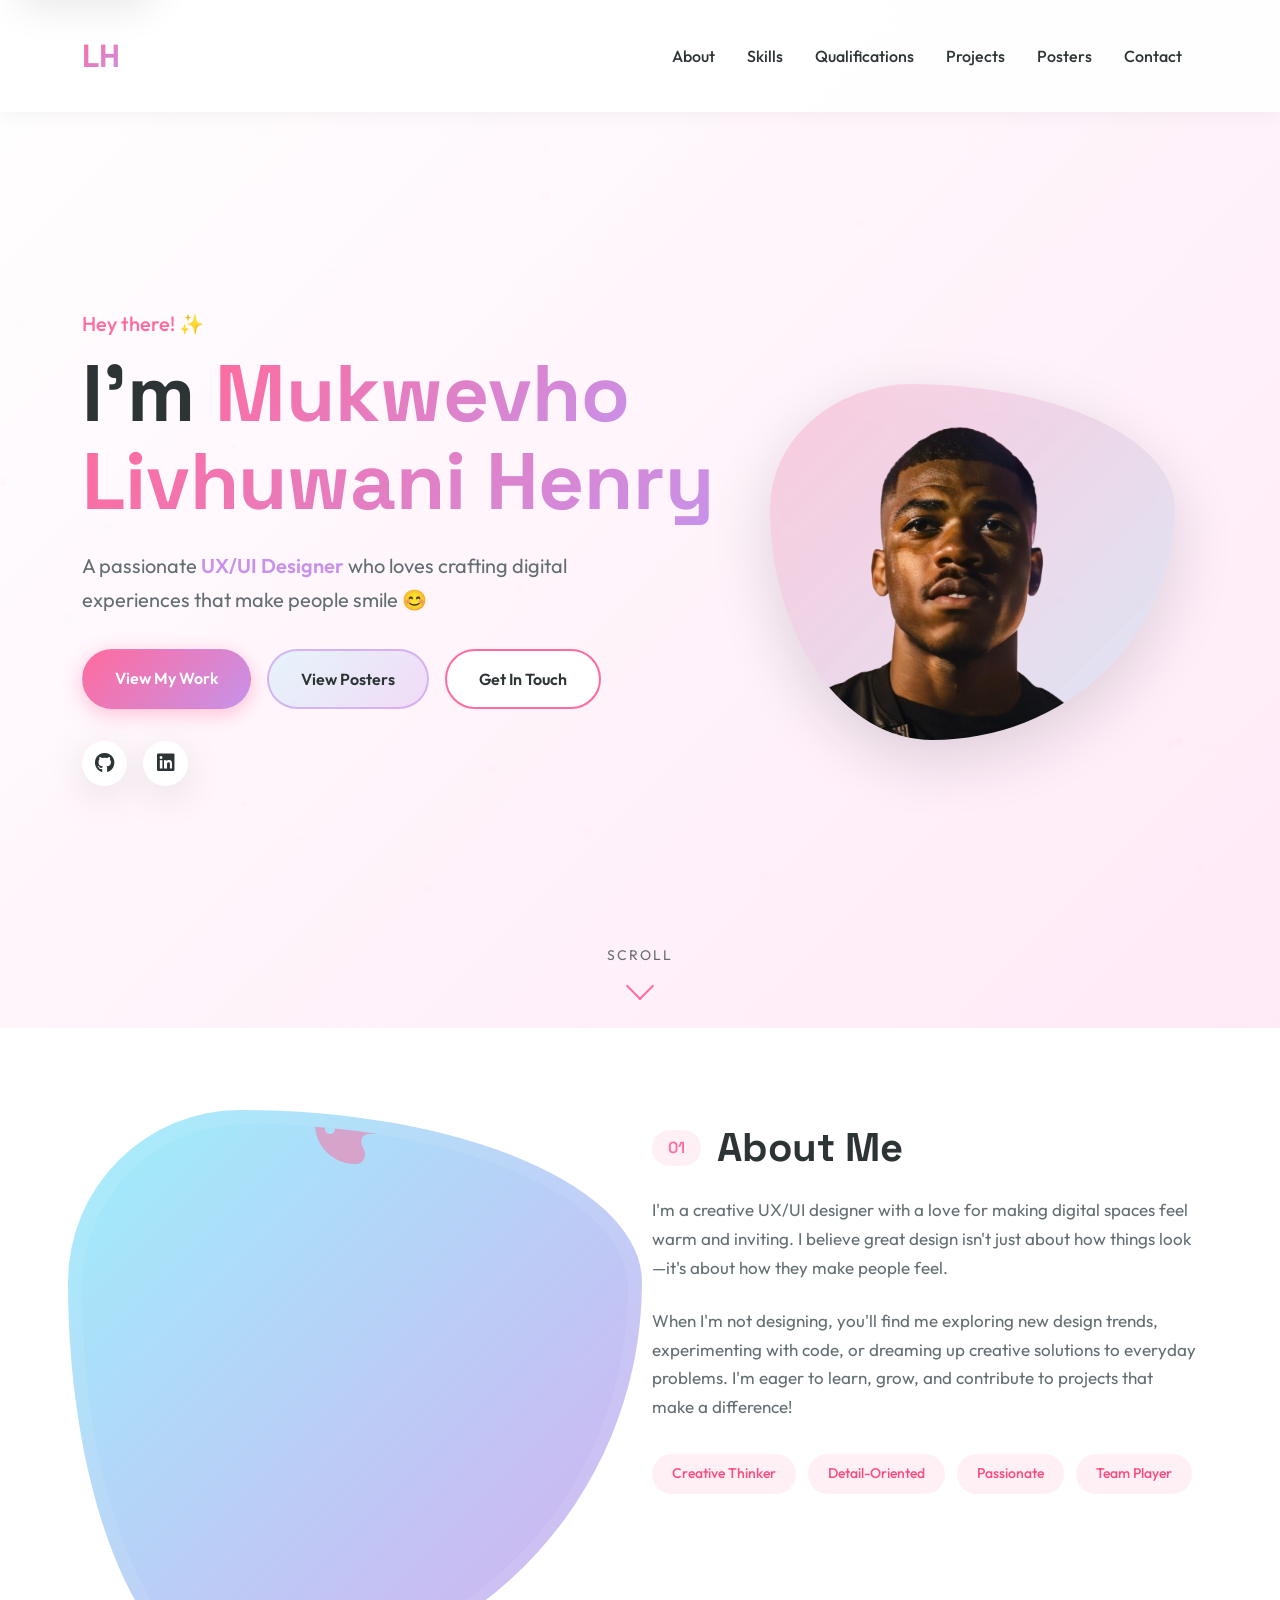
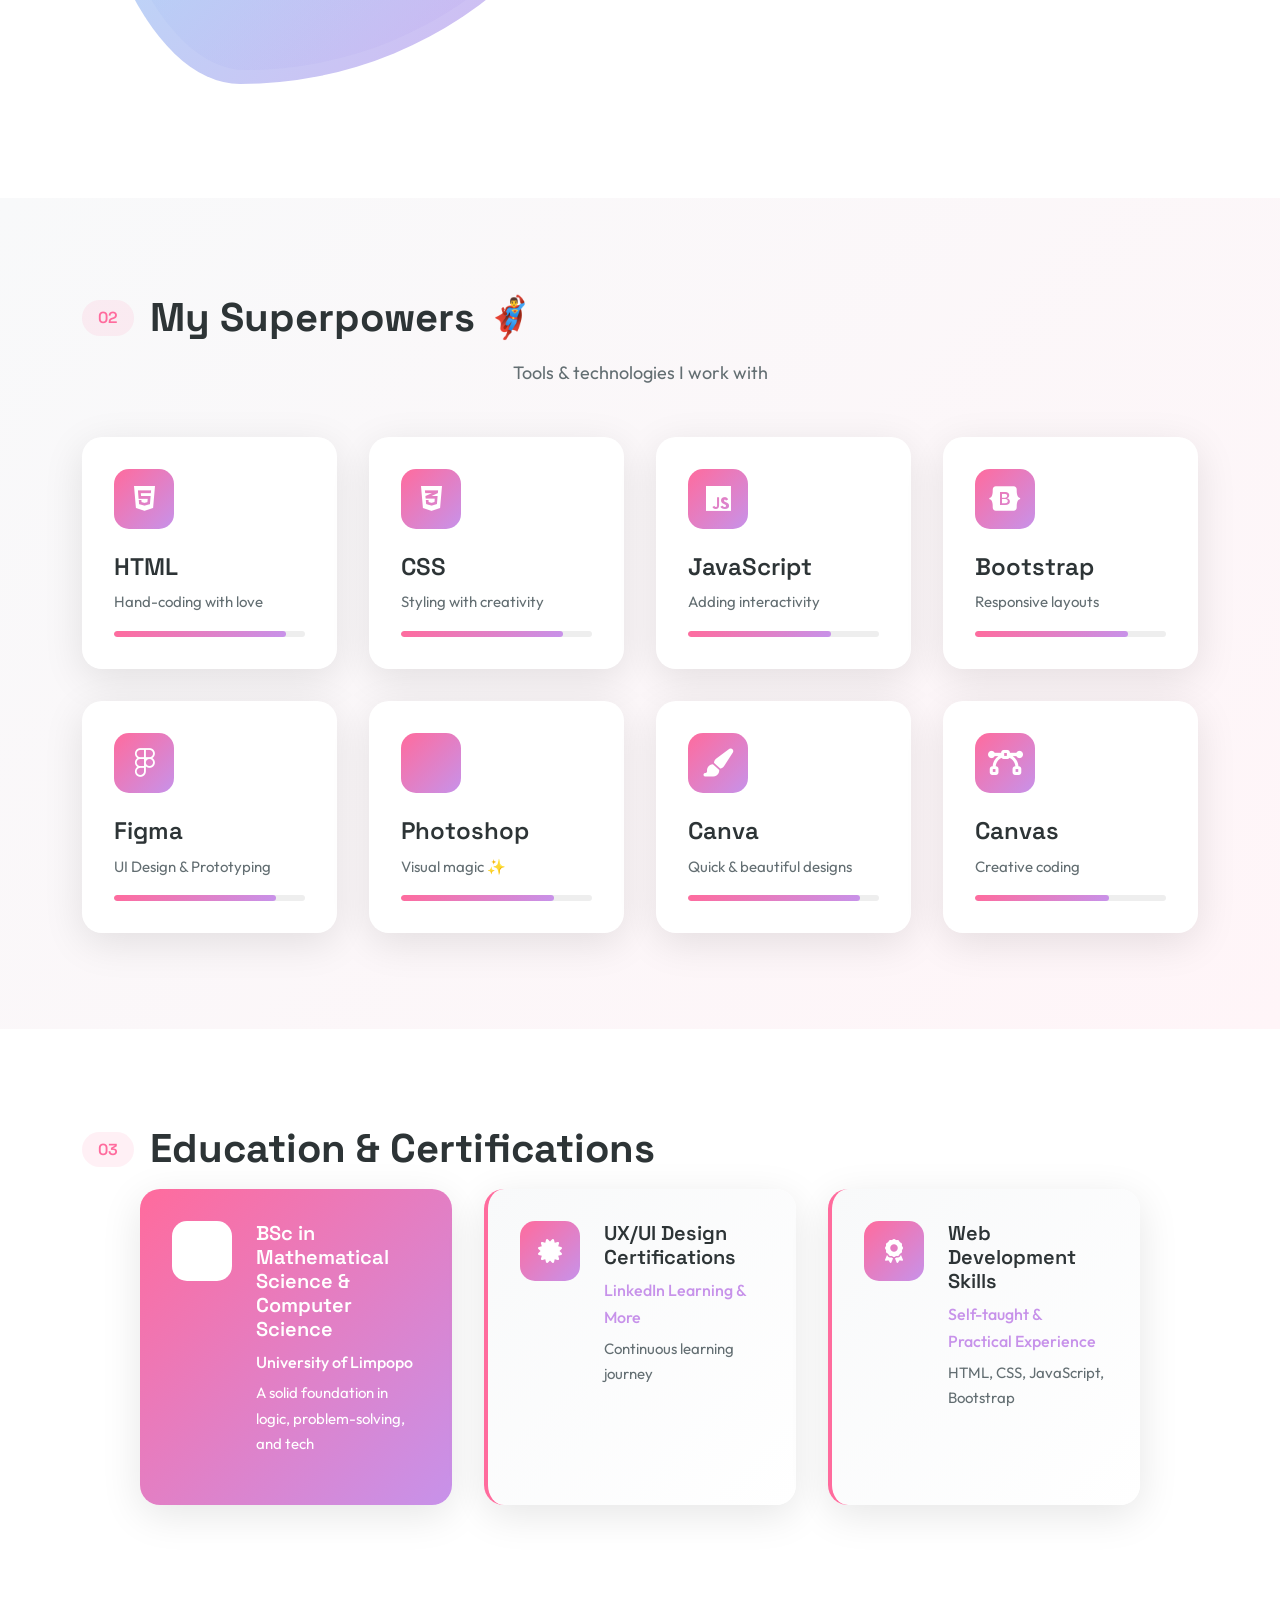
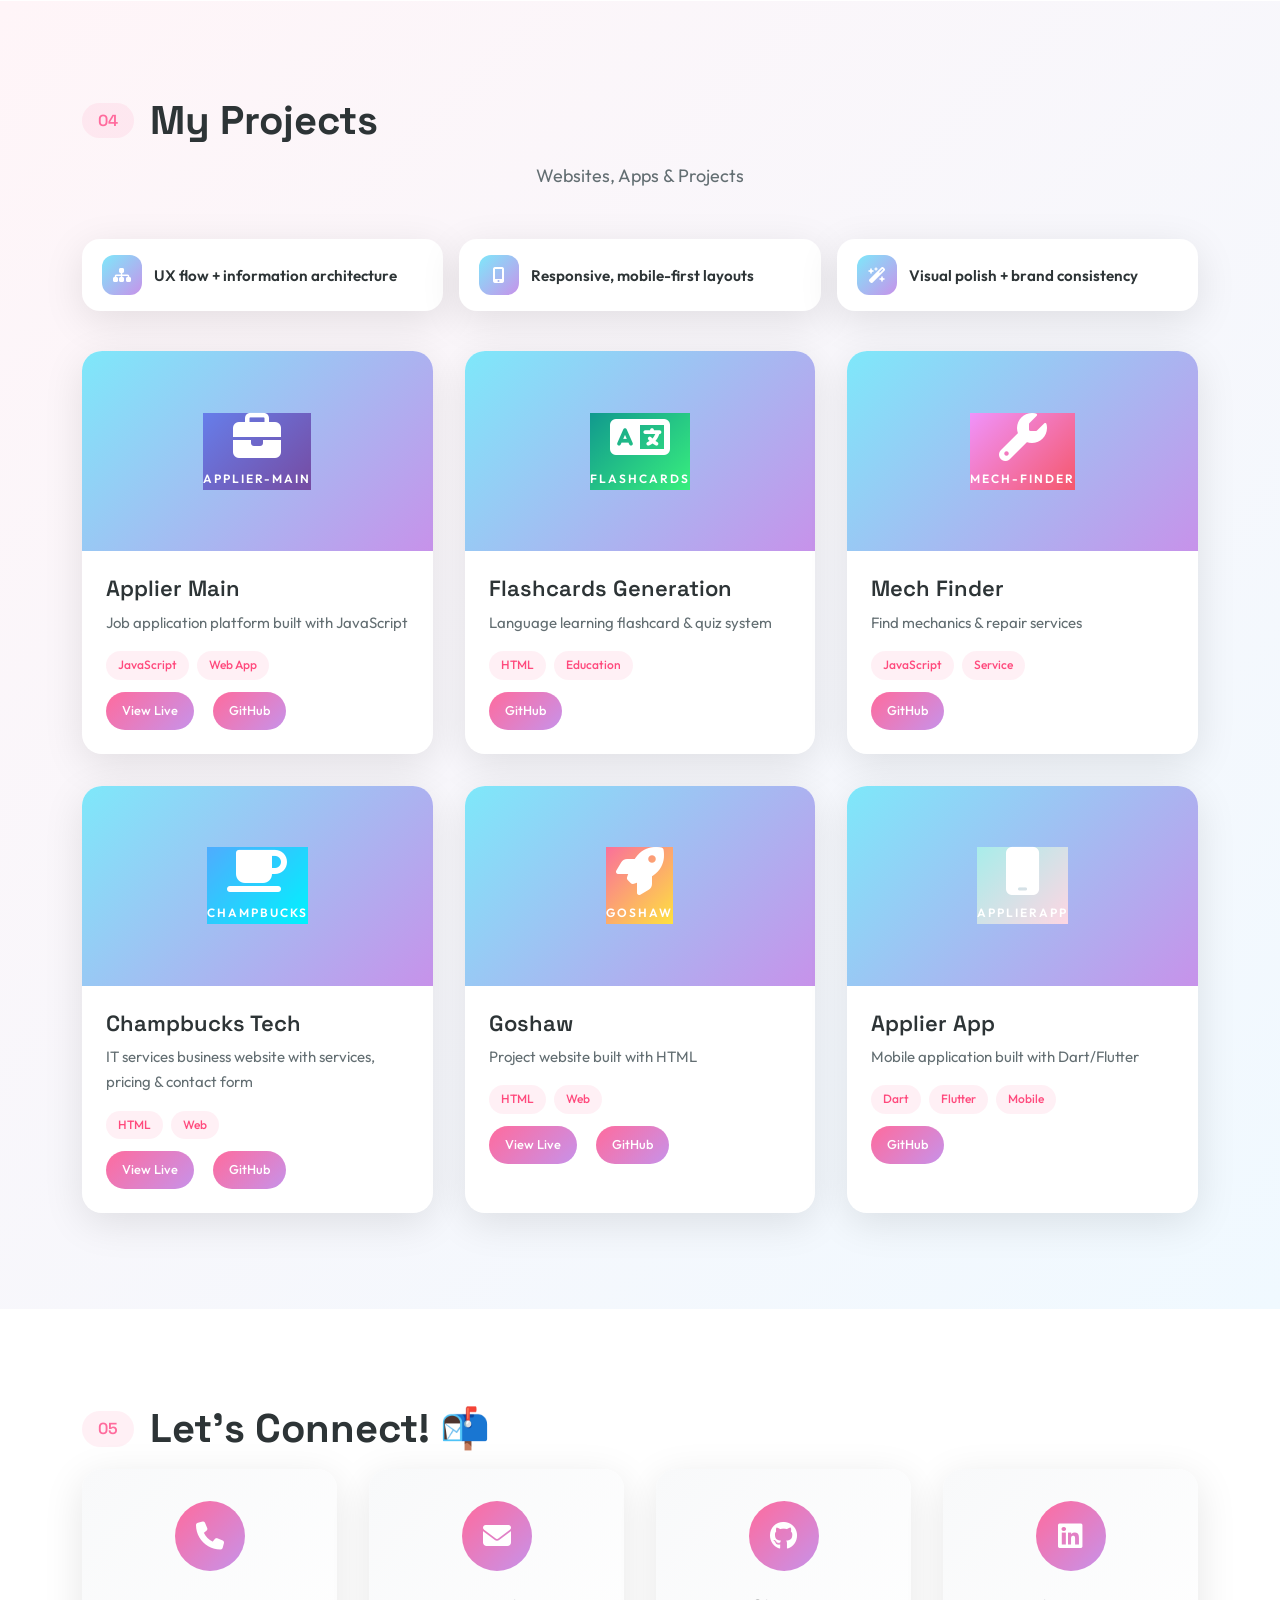
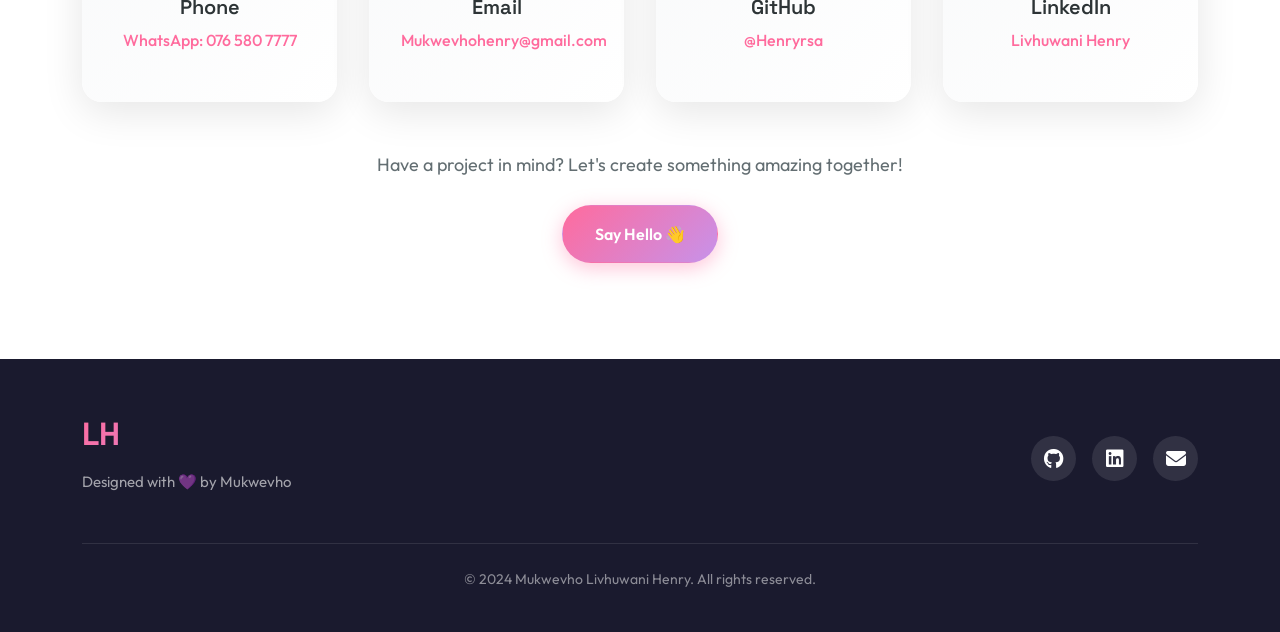
==== index.html @ 680ffa91 "feat: launch portfolio site" ====
<!DOCTYPE html>
<html lang="en">
<head>
    <meta charset="UTF-8">
    <meta name="viewport" content="width=device-width, initial-scale=1.0">
    <title>Mukwevho Livhuwani Henry | UX/UI Designer</title>
    <link href="https://cdn.jsdelivr.net/npm/bootstrap@5.3.0/dist/css/bootstrap.min.css" rel="stylesheet">
    <link rel="stylesheet" href="https://cdnjs.cloudflare.com/ajax/libs/font-awesome/6.4.0/css/all.min.css">
    <link rel="preconnect" href="https://fonts.googleapis.com">
    <link rel="preconnect" href="https://fonts.gstatic.com" crossorigin>
    <link href="https://fonts.googleapis.com/css2?family=Outfit:wght@300;400;600;800&family=Space+Grotesk:wght@400;600;700&display=swap" rel="stylesheet">
    <link rel="stylesheet" href="style.css">
</head>
<body>
    <canvas id="bgCanvas"></canvas>
    <a class="skip-link" href="#main-content">Skip to content</a>
    
    <nav class="navbar navbar-expand-lg fixed-top">
        <div class="container">
            <a class="navbar-brand" href="#">
                <span class="brand-text">LH</span>
            </a>
            <button class="navbar-toggler" type="button" data-bs-toggle="collapse" data-bs-target="#navbarNav">
                <span class="toggler-icon"></span>
            </button>
            <div class="collapse navbar-collapse" id="navbarNav">
                <ul class="navbar-nav ms-auto">
                    <li class="nav-item"><a class="nav-link" href="#about">About</a></li>
                    <li class="nav-item"><a class="nav-link" href="#skills">Skills</a></li>
                    <li class="nav-item"><a class="nav-link" href="#qualifications">Qualifications</a></li>
                    <li class="nav-item"><a class="nav-link" href="#projects">Projects</a></li>
                    <li class="nav-item"><a class="nav-link" href="posters.html">Posters</a></li>
                    <li class="nav-item"><a class="nav-link" href="#contact">Contact</a></li>
                </ul>
            </div>
        </div>
    </nav>

    <main id="main-content">
    <section id="hero" class="hero-section">
        <div class="container">
            <div class="row min-vh-100 align-items-center">
                <div class="col-lg-7">
                    <p class="greeting">Hey there! ✨</p>
                    <h1 class="hero-title">
                        I'm <span class="highlight">Mukwevho</span><br>
                        <span class="highlight">Livhuwani Henry</span>
                    </h1>
                    <p class="hero-subtitle">
                        A passionate <span class="typing-text">UX/UI Designer</span> who loves crafting 
                        digital experiences that make people smile 😊
                    </p>
                    <div class="hero-cta">
                        <a href="#projects" class="btn btn-primary-custom">View My Work</a>
                        <a href="posters.html" class="btn btn-tertiary-custom">View Posters</a>
                        <a href="#contact" class="btn btn-secondary-custom">Get In Touch</a>
                    </div>
                    <div class="social-links-hero">
                        <a href="https://github.com/Henryrsa" target="_blank" rel="noopener noreferrer" class="social-link">
                            <i class="fab fa-github"></i>
                        </a>
                        <a href="https://www.linkedin.com/in/livhuwani-henry-mukwevho-75aba8270/" target="_blank" rel="noopener noreferrer" class="social-link">
                            <i class="fab fa-linkedin"></i>
                        </a>
                    </div>
                </div>
                <div class="col-lg-5">
                    <div class="hero-image-wrapper">
                        <div class="hero-image-glow"></div>
                        <img src="assests/Myself.png" alt="Mukwevho Livhuwani Henry" class="hero-image">
                    </div>
                </div>
            </div>
        </div>
        <div class="scroll-indicator">
            <span>Scroll</span>
            <div class="scroll-arrow"></div>
        </div>
    </section>

    <section id="about" class="about-section">
        <div class="container">
            <div class="row">
                <div class="col-lg-6">
                    <div class="about-image-wrapper">
                        <div class="about-shape"></div>
                        <div class="about-image-placeholder">
                            <i class="fas fa-palette"></i>
                        </div>
                    </div>
                </div>
                <div class="col-lg-6">
                    <div class="about-content">
                        <h2 class="section-title">
                            <span class="title-number">01</span>
                            About Me
                        </h2>
                        <p class="about-text">
                            I'm a creative UX/UI designer with a love for making digital spaces feel 
                            warm and inviting. I believe great design isn't just about how things look—it's 
                            about how they make people feel.
                        </p>
                        <p class="about-text">
                            When I'm not designing, you'll find me exploring new design trends, 
                            experimenting with code, or dreaming up creative solutions to everyday problems. 
                            I'm eager to learn, grow, and contribute to projects that make a difference!
                        </p>
                        <div class="about-tags">
                            <span class="tag">Creative Thinker</span>
                            <span class="tag">Detail-Oriented</span>
                            <span class="tag">Passionate</span>
                            <span class="tag">Team Player</span>
                        </div>
                    </div>
                </div>
            </div>
        </div>
    </section>

    <section id="skills" class="skills-section">
        <div class="container">
            <h2 class="section-title text-center">
                <span class="title-number">02</span>
                My Superpowers 🦸‍♂️
            </h2>
            <p class="section-subtitle text-center">Tools & technologies I work with</p>
            
            <div class="skills-grid">
                <div class="skill-card" data-tilt>
                    <div class="skill-icon">
                        <i class="fab fa-html5"></i>
                    </div>
                    <h3>HTML</h3>
                    <p>Hand-coding with love</p>
                    <div class="skill-level">
                        <div class="skill-progress" style="--progress: 90%"></div>
                    </div>
                </div>
                
                <div class="skill-card" data-tilt>
                    <div class="skill-icon">
                        <i class="fab fa-css3-alt"></i>
                    </div>
                    <h3>CSS</h3>
                    <p>Styling with creativity</p>
                    <div class="skill-level">
                        <div class="skill-progress" style="--progress: 85%"></div>
                    </div>
                </div>
                
                <div class="skill-card" data-tilt>
                    <div class="skill-icon">
                        <i class="fab fa-js"></i>
                    </div>
                    <h3>JavaScript</h3>
                    <p>Adding interactivity</p>
                    <div class="skill-level">
                        <div class="skill-progress" style="--progress: 75%"></div>
                    </div>
                </div>
                
                <div class="skill-card" data-tilt>
                    <div class="skill-icon">
                        <i class="fab fa-bootstrap"></i>
                    </div>
                    <h3>Bootstrap</h3>
                    <p>Responsive layouts</p>
                    <div class="skill-level">
                        <div class="skill-progress" style="--progress: 80%"></div>
                    </div>
                </div>
                
                <div class="skill-card" data-tilt>
                    <div class="skill-icon">
                        <i class="fab fa-figma"></i>
                    </div>
                    <h3>Figma</h3>
                    <p>UI Design & Prototyping</p>
                    <div class="skill-level">
                        <div class="skill-progress" style="--progress: 85%"></div>
                    </div>
                </div>
                
                <div class="skill-card" data-tilt>
                    <div class="skill-icon">
                        <i class="fab fa-adobe"></i>
                    </div>
                    <h3>Photoshop</h3>
                    <p>Visual magic ✨</p>
                    <div class="skill-level">
                        <div class="skill-progress" style="--progress: 80%"></div>
                    </div>
                </div>
                
                <div class="skill-card" data-tilt>
                    <div class="skill-icon">
                        <i class="fas fa-paint-brush"></i>
                    </div>
                    <h3>Canva</h3>
                    <p>Quick & beautiful designs</p>
                    <div class="skill-level">
                        <div class="skill-progress" style="--progress: 90%"></div>
                    </div>
                </div>
                
                <div class="skill-card" data-tilt>
                    <div class="skill-icon">
                        <i class="fas fa-bezier-curve"></i>
                    </div>
                    <h3>Canvas</h3>
                        <p>Creative coding</p>
                    <div class="skill-level">
                        <div class="skill-progress" style="--progress: 70%"></div>
                    </div>
                </div>
            </div>
        </div>
    </section>

    <section id="qualifications" class="qualifications-section">
        <div class="container">
            <h2 class="section-title text-center">
                <span class="title-number">03</span>
                Education & Certifications
            </h2>
            
            <div class="qualifications-wrapper">
                <div class="qualification-card main-education">
                    <div class="edu-icon">
                        <i class="fas fa-graduation-cap"></i>
                    </div>
                    <div class="edu-content">
                        <h3>BSc in Mathematical Science & Computer Science</h3>
                        <p class="edu-school">University of Limpopo</p>
                        <p class="edu-period">A solid foundation in logic, problem-solving, and tech</p>
                    </div>
                </div>
                
                <div class="qualification-card">
                    <div class="cert-icon">
                        <i class="fas fa-certificate"></i>
                    </div>
                    <div class="edu-content">
                        <h3>UX/UI Design Certifications</h3>
                        <p class="edu-school">LinkedIn Learning & More</p>
                        <p class="edu-period">Continuous learning journey</p>
                    </div>
                </div>
                
                <div class="qualification-card">
                    <div class="cert-icon">
                        <i class="fas fa-award"></i>
                    </div>
                    <div class="edu-content">
                        <h3>Web Development Skills</h3>
                        <p class="edu-school">Self-taught & Practical Experience</p>
                        <p class="edu-period">HTML, CSS, JavaScript, Bootstrap</p>
                    </div>
                </div>
            </div>
        </div>
    </section>

    <section id="projects" class="projects-section">
        <div class="container">
            <h2 class="section-title text-center">
                <span class="title-number">04</span>
                My Projects
            </h2>
            <p class="section-subtitle text-center">Websites, Apps & Projects</p>
            <div class="project-highlights">
                <div class="highlight-card">
                    <i class="fas fa-sitemap"></i>
                    <span>UX flow + information architecture</span>
                </div>
                <div class="highlight-card">
                    <i class="fas fa-mobile-alt"></i>
                    <span>Responsive, mobile-first layouts</span>
                </div>
                <div class="highlight-card">
                    <i class="fas fa-wand-magic-sparkles"></i>
                    <span>Visual polish + brand consistency</span>
                </div>
            </div>
            
            <div class="projects-grid">
                <div class="project-card">
                    <div class="project-image">
                        <div class="project-placeholder" style="background: linear-gradient(135deg, #667eea 0%, #764ba2 100%);">
                            <i class="fas fa-briefcase"></i>
                            <span>applier-main</span>
                        </div>
                    </div>
                    <div class="project-info">
                        <h3>Applier Main</h3>
                        <p>Job application platform built with JavaScript</p>
                        <div class="project-tags">
                            <span>JavaScript</span>
                            <span>Web App</span>
                        </div>
                        <a href="https://applier-main.vercel.app" target="_blank" rel="noopener noreferrer" class="project-link">View Live</a>
                        <a href="https://github.com/Henryrsa/applier-main" target="_blank" rel="noopener noreferrer" class="project-link">GitHub</a>
                    </div>
                </div>
                
                <div class="project-card">
                    <div class="project-image">
                        <div class="project-placeholder" style="background: linear-gradient(135deg, #11998e 0%, #38ef7d 100%);">
                            <i class="fas fa-language"></i>
                            <span>Flashcards</span>
                        </div>
                    </div>
                    <div class="project-info">
                        <h3>Flashcards Generation</h3>
                        <p>Language learning flashcard & quiz system</p>
                        <div class="project-tags">
                            <span>HTML</span>
                            <span>Education</span>
                        </div>
                        <a href="https://github.com/Henryrsa/Flashcards_generation" target="_blank" rel="noopener noreferrer" class="project-link">GitHub</a>
                    </div>
                </div>
                
                <div class="project-card">
                    <div class="project-image">
                        <div class="project-placeholder" style="background: linear-gradient(135deg, #f093fb 0%, #f5576c 100%);">
                            <i class="fas fa-wrench"></i>
                            <span>mech-finder</span>
                        </div>
                    </div>
                    <div class="project-info">
                        <h3>Mech Finder</h3>
                        <p>Find mechanics & repair services</p>
                        <div class="project-tags">
                            <span>JavaScript</span>
                            <span>Service</span>
                        </div>
                        <a href="https://github.com/Henryrsa/mech-finder" target="_blank" rel="noopener noreferrer" class="project-link">GitHub</a>
                    </div>
                </div>
                
                <div class="project-card">
                    <div class="project-image">
                        <div class="project-placeholder" style="background: linear-gradient(135deg, #4facfe 0%, #00f2fe 100%);">
                            <i class="fas fa-coffee"></i>
                            <span>champbucks</span>
                        </div>
                    </div>
                    <div class="project-info">
                        <h3>Champbucks Tech</h3>
                        <p>IT services business website with services, pricing & contact form</p>
                        <div class="project-tags">
                            <span>HTML</span>
                            <span>Web</span>
                        </div>
                        <a href="https://henryrsa.github.io/champbucks-tech/" target="_blank" rel="noopener noreferrer" class="project-link">View Live</a>
                        <a href="https://github.com/Henryrsa/champbucks-tech" target="_blank" rel="noopener noreferrer" class="project-link">GitHub</a>
                    </div>
                </div>
                
                <div class="project-card">
                    <div class="project-image">
                        <div class="project-placeholder" style="background: linear-gradient(135deg, #fa709a 0%, #fee140 100%);">
                            <i class="fas fa-rocket"></i>
                            <span>goshaw</span>
                        </div>
                    </div>
                    <div class="project-info">
                        <h3>Goshaw</h3>
                        <p>Project website built with HTML</p>
                        <div class="project-tags">
                            <span>HTML</span>
                            <span>Web</span>
                        </div>
                        <a href="https://henryrsa.github.io/goshaw/" target="_blank" rel="noopener noreferrer" class="project-link">View Live</a>
                        <a href="https://github.com/Henryrsa/goshaw" target="_blank" rel="noopener noreferrer" class="project-link">GitHub</a>
                    </div>
                </div>
                
                <div class="project-card">
                    <div class="project-image">
                        <div class="project-placeholder" style="background: linear-gradient(135deg, #a8edea 0%, #fed6e3 100%);">
                            <i class="fas fa-mobile"></i>
                            <span>applierapp</span>
                        </div>
                    </div>
                    <div class="project-info">
                        <h3>Applier App</h3>
                        <p>Mobile application built with Dart/Flutter</p>
                        <div class="project-tags">
                            <span>Dart</span>
                            <span>Flutter</span>
                            <span>Mobile</span>
                        </div>
                        <a href="https://github.com/Henryrsa/applierapp" target="_blank" rel="noopener noreferrer" class="project-link">GitHub</a>
                    </div>
                </div>
            </div>
        </div>
    </section>

    <section id="contact" class="contact-section">
        <div class="container">
            <h2 class="section-title text-center">
                <span class="title-number">05</span>
                Let's Connect! 📬
            </h2>
            
            <div class="contact-wrapper">
                <div class="contact-card">
                    <div class="contact-icon">
                        <i class="fas fa-phone"></i>
                    </div>
                    <h3>Phone</h3>
                    <p><a href="https://wa.me/27765807777" target="_blank" rel="noopener noreferrer">WhatsApp: 076 580 7777</a></p>
                </div>
                
                <div class="contact-card">
                    <div class="contact-icon">
                        <i class="fas fa-envelope"></i>
                    </div>
                    <h3>Email</h3>
                    <p><a href="mailto:Mukwevhohenry@gmail.com">Mukwevhohenry@gmail.com</a></p>
                </div>
                
                <div class="contact-card">
                    <div class="contact-icon">
                        <i class="fab fa-github"></i>
                    </div>
                    <h3>GitHub</h3>
                    <p><a href="https://github.com/Henryrsa" target="_blank" rel="noopener noreferrer">@Henryrsa</a></p>
                </div>
                
                <div class="contact-card">
                    <div class="contact-icon">
                        <i class="fab fa-linkedin"></i>
                    </div>
                    <h3>LinkedIn</h3>
                    <p><a href="https://www.linkedin.com/in/livhuwani-henry-mukwevho-75aba8270/" target="_blank" rel="noopener noreferrer">Livhuwani Henry</a></p>
                </div>
            </div>
            
            <div class="contact-cta text-center">
                <p>Have a project in mind? Let's create something amazing together!</p>
                <a href="mailto:Mukwevhohenry@gmail.com" class="btn btn-primary-custom">Say Hello 👋</a>
            </div>
        </div>
    </section>

    </main>

    <footer class="footer">
        <div class="container">
            <div class="footer-content">
                <div class="footer-brand">
                    <span class="brand-text">LH</span>
                    <p>Designed with 💜 by Mukwevho</p>
                </div>
                <div class="footer-social">
                    <a href="https://github.com/Henryrsa" target="_blank" rel="noopener noreferrer"><i class="fab fa-github"></i></a>
                    <a href="https://www.linkedin.com/in/livhuwani-henry-mukwevho-75aba8270/" target="_blank" rel="noopener noreferrer"><i class="fab fa-linkedin"></i></a>
                    <a href="mailto:Mukwevhohenry@gmail.com"><i class="fas fa-envelope"></i></a>
                </div>
            </div>
            <div class="footer-bottom">
                <p>© 2024 Mukwevho Livhuwani Henry. All rights reserved.</p>
            </div>
        </div>
    </footer>

    <script src="https://cdn.jsdelivr.net/npm/bootstrap@5.3.0/dist/js/bootstrap.bundle.min.js"></script>
    <script src="script.js"></script>
</body>
</html>
---- style.css ----
:root {
    --primary: #ff6b9d;
    --primary-dark: #ff4a7d;
    --secondary: #c792ea;
    --accent: #7ee8fa;
    --accent-2: #ffeaa7;
    --dark: #1a1a2e;
    --dark-2: #16213e;
    --light: #f8f9fa;
    --text: #2d3436;
    --text-light: #636e72;
    --gradient-1: linear-gradient(135deg, #ff6b9d 0%, #c792ea 100%);
    --gradient-2: linear-gradient(135deg, #7ee8fa 0%, #c792ea 100%);
    --gradient-3: linear-gradient(135deg, #ffeaa7 0%, #ff6b9d 100%);
    --shadow: 0 10px 40px rgba(0, 0, 0, 0.1);
    --shadow-hover: 0 20px 60px rgba(0, 0, 0, 0.15);
    --font-heading: 'Space Grotesk', sans-serif;
    --font-body: 'Outfit', sans-serif;
}

* {
    margin: 0;
    padding: 0;
    box-sizing: border-box;
}

html {
    scroll-behavior: smooth;
}

body {
    font-family: var(--font-body);
    color: var(--text);
    background: var(--light);
    overflow-x: hidden;
    line-height: 1.7;
}

.skip-link {
    position: absolute;
    left: 1rem;
    top: -50px;
    background: white;
    color: var(--text);
    padding: 0.6rem 1rem;
    border-radius: 999px;
    box-shadow: var(--shadow);
    text-decoration: none;
    z-index: 10000;
    transition: top 0.2s ease;
}

.skip-link:focus {
    top: 1rem;
}

#bgCanvas {
    position: fixed;
    top: 0;
    left: 0;
    width: 100%;
    height: 100%;
    z-index: -1;
    opacity: 0.4;
}

/* Navbar */
.navbar {
    padding: 1.5rem 0;
    background: rgba(255, 255, 255, 0.9);
    backdrop-filter: blur(20px);
    box-shadow: 0 2px 20px rgba(0, 0, 0, 0.05);
    transition: all 0.3s ease;
}

.navbar.scrolled {
    padding: 1rem 0;
    box-shadow: var(--shadow);
}

.navbar-brand .brand-text {
    font-family: var(--font-heading);
    font-size: 2rem;
    font-weight: 800;
    background: var(--gradient-1);
    -webkit-background-clip: text;
    -webkit-text-fill-color: transparent;
    background-clip: text;
}

.navbar-nav .nav-link {
    font-weight: 500;
    color: var(--text);
    margin: 0 0.5rem;
    padding: 0.5rem 1rem;
    border-radius: 25px;
    transition: all 0.3s ease;
    position: relative;
}

.navbar-nav .nav-link::after {
    content: '';
    position: absolute;
    bottom: 0;
    left: 50%;
    width: 0;
    height: 2px;
    background: var(--gradient-1);
    transition: all 0.3s ease;
    transform: translateX(-50%);
}

.navbar-nav .nav-link:hover {
    color: var(--primary);
}

.navbar-nav .nav-link:focus-visible {
    outline: 2px solid rgba(255, 107, 157, 0.6);
    outline-offset: 3px;
}

.navbar-nav .nav-link:focus-visible {
    outline: 2px solid rgba(255, 107, 157, 0.6);
    outline-offset: 3px;
}

.navbar-nav .nav-link:hover::after {
    width: 60%;
}

.navbar-toggler {
    border: none;
    padding: 0.5rem;
}

.toggler-icon {
    display: block;
    width: 25px;
    height: 3px;
    background: var(--text);
    position: relative;
    transition: all 0.3s ease;
}

.toggler-icon::before,
.toggler-icon::after {
    content: '';
    position: absolute;
    width: 100%;
    height: 100%;
    background: var(--text);
    left: 0;
    transition: all 0.3s ease;
}

.toggler-icon::before {
    top: -8px;
}

.toggler-icon::after {
    top: 8px;
}

/* Hero Section */
.hero-section {
    min-height: 100vh;
    display: flex;
    align-items: center;
    position: relative;
    padding: 6rem 0 2rem;
    background: linear-gradient(135deg, rgba(255, 255, 255, 0.9) 0%, rgba(255, 231, 246, 0.9) 100%);
}

.greeting {
    font-size: 1.25rem;
    color: var(--primary);
    font-weight: 500;
    margin-bottom: 0.5rem;
    animation: fadeInUp 0.8s ease forwards;
    opacity: 0;
}

.hero-title {
    font-family: var(--font-heading);
    font-size: clamp(2.5rem, 8vw, 5rem);
    font-weight: 800;
    line-height: 1.1;
    margin-bottom: 1.5rem;
    animation: fadeInUp 0.8s ease forwards 0.2s;
    opacity: 0;
}

.hero-title .highlight {
    background: var(--gradient-1);
    -webkit-background-clip: text;
    -webkit-text-fill-color: transparent;
    background-clip: text;
}

.hero-subtitle {
    font-size: 1.25rem;
    color: var(--text-light);
    max-width: 500px;
    margin-bottom: 2rem;
    animation: fadeInUp 0.8s ease forwards 0.4s;
    opacity: 0;
}

.hero-subtitle .typing-text {
    color: var(--secondary);
    font-weight: 600;
}

.hero-cta {
    display: flex;
    gap: 1rem;
    flex-wrap: wrap;
    margin-bottom: 2rem;
    animation: fadeInUp 0.8s ease forwards 0.6s;
    opacity: 0;
}

.btn-primary-custom,
.btn-secondary-custom,
.btn-tertiary-custom {
    padding: 1rem 2rem;
    border-radius: 50px;
    font-weight: 600;
    text-decoration: none;
    transition: all 0.3s ease;
    display: inline-block;
}

.btn-primary-custom:focus-visible,
.btn-secondary-custom:focus-visible,
.btn-tertiary-custom:focus-visible,
.project-link:focus-visible,
.poster-actions a:focus-visible,
.social-link:focus-visible,
.footer-social a:focus-visible,
.filter-btn:focus-visible {
    outline: 2px solid rgba(26, 26, 46, 0.4);
    outline-offset: 4px;
}

.btn-primary-custom:focus-visible,
.btn-secondary-custom:focus-visible,
.btn-tertiary-custom:focus-visible,
.project-link:focus-visible,
.poster-actions a:focus-visible,
.social-link:focus-visible,
.footer-social a:focus-visible,
.filter-btn:focus-visible {
    outline: 2px solid rgba(26, 26, 46, 0.4);
    outline-offset: 4px;
}

.btn-primary-custom {
    background: var(--gradient-1);
    color: white;
    box-shadow: 0 5px 20px rgba(255, 107, 157, 0.4);
}

.btn-primary-custom:hover {
    transform: translateY(-3px);
    box-shadow: 0 10px 30px rgba(255, 107, 157, 0.5);
}

.btn-secondary-custom {
    background: white;
    color: var(--text);
    border: 2px solid var(--primary);
}

.btn-secondary-custom:hover {
    background: var(--primary);
    color: white;
}

.btn-tertiary-custom {
    background: linear-gradient(135deg, rgba(126, 232, 250, 0.2) 0%, rgba(199, 146, 234, 0.25) 100%);
    color: var(--text);
    border: 2px solid rgba(199, 146, 234, 0.6);
    backdrop-filter: blur(6px);
}

.btn-tertiary-custom:hover {
    background: var(--gradient-2);
    color: white;
    transform: translateY(-3px);
    box-shadow: 0 10px 30px rgba(126, 232, 250, 0.3);
}

.social-links-hero {
    display: flex;
    gap: 1rem;
    animation: fadeInUp 0.8s ease forwards 0.8s;
    opacity: 0;
}

.hero-image-wrapper {
    position: relative;
    width: min(420px, 90%);
    margin: 2rem auto 0;
    border-radius: 35% 65% 60% 40% / 35% 35% 65% 65%;
    overflow: hidden;
    box-shadow: 0 20px 60px rgba(26, 26, 46, 0.15);
    animation: fadeInUp 0.8s ease forwards 0.9s;
    opacity: 0;
}

.hero-image-glow {
    position: absolute;
    inset: -15% -20%;
    background: linear-gradient(135deg, rgba(255, 107, 157, 0.35) 0%, rgba(126, 232, 250, 0.3) 100%);
    filter: blur(40px);
    z-index: 0;
}

.hero-image {
    position: relative;
    width: 100%;
    height: auto;
    display: block;
    z-index: 1;
    object-fit: cover;
}

.social-link {
    width: 45px;
    height: 45px;
    border-radius: 50%;
    background: white;
    display: flex;
    align-items: center;
    justify-content: center;
    color: var(--text);
    font-size: 1.25rem;
    text-decoration: none;
    box-shadow: var(--shadow);
    transition: all 0.3s ease;
}

.social-link:hover {
    background: var(--gradient-1);
    color: white;
    transform: translateY(-3px);
}

.scroll-indicator {
    position: absolute;
    bottom: 2rem;
    left: 50%;
    transform: translateX(-50%);
    display: flex;
    flex-direction: column;
    align-items: center;
    gap: 0.5rem;
    animation: bounce 2s infinite;
}

.scroll-indicator span {
    font-size: 0.875rem;
    color: var(--text-light);
    text-transform: uppercase;
    letter-spacing: 2px;
}

.scroll-arrow {
    width: 20px;
    height: 20px;
    border-right: 2px solid var(--primary);
    border-bottom: 2px solid var(--primary);
    transform: rotate(45deg);
}

@keyframes bounce {
    0%, 20%, 50%, 80%, 100% {
        transform: translateX(-50%) translateY(0);
    }
    40% {
        transform: translateX(-50%) translateY(-10px);
    }
    60% {
        transform: translateX(-50%) translateY(-5px);
    }
}

@keyframes fadeInUp {
    from {
        opacity: 0;
        transform: translateY(30px);
    }
    to {
        opacity: 1;
        transform: translateY(0);
    }
}

/* Section Styles */
section {
    padding: 6rem 0;
}

.section-title {
    font-family: var(--font-heading);
    font-size: 2.5rem;
    font-weight: 700;
    margin-bottom: 1rem;
    display: flex;
    align-items: center;
    gap: 1rem;
}

.title-number {
    font-size: 1rem;
    font-weight: 600;
    color: var(--primary);
    background: rgba(255, 107, 157, 0.1);
    padding: 0.5rem 1rem;
    border-radius: 20px;
}

.section-subtitle {
    color: var(--text-light);
    font-size: 1.125rem;
    margin-bottom: 3rem;
}

/* About Section */
.about-section {
    background: white;
}

.about-image-wrapper {
    position: relative;
    margin-bottom: 2rem;
}

.about-shape {
    position: absolute;
    top: -14px;
    left: -14px;
    width: calc(100% + 28px);
    height: calc(100% + 28px);
    background: var(--gradient-2);
    border-radius: 30% 70% 70% 30% / 30% 30% 70% 70%;
    animation: morph 8s ease-in-out infinite;
    z-index: 0;
    opacity: 0.7;
}

@keyframes morph {
    0%, 100% {
        border-radius: 30% 70% 70% 30% / 30% 30% 70% 70%;
    }
    50% {
        border-radius: 70% 30% 30% 70% / 70% 70% 30% 30%;
    }
}

.about-image-placeholder {
    position: relative;
    width: 100%;
    padding-bottom: 100%;
    display: flex;
    align-items: center;
    justify-content: center;
    background: linear-gradient(135deg, rgba(126, 232, 250, 0.2) 0%, rgba(199, 146, 234, 0.2) 100%);
    border-radius: 30% 70% 70% 30% / 30% 30% 70% 70%;
    overflow: hidden;
    z-index: 1;
}

.about-image-placeholder i {
    position: absolute;
    font-size: 5rem;
    color: var(--primary);
    opacity: 0.5;
}

.about-content .section-title {
    margin-bottom: 1.5rem;
}

.about-text {
    color: var(--text-light);
    margin-bottom: 1.5rem;
    font-size: 1.0625rem;
}

.about-tags {
    display: flex;
    flex-wrap: wrap;
    gap: 0.75rem;
    margin-top: 2rem;
}

.tag {
    padding: 0.5rem 1.25rem;
    background: rgba(255, 107, 157, 0.1);
    color: var(--primary-dark);
    border-radius: 25px;
    font-weight: 500;
    font-size: 0.875rem;
    transition: all 0.3s ease;
}

.tag:hover {
    background: var(--gradient-1);
    color: white;
    transform: translateY(-2px);
}

/* Skills Section */
.skills-section {
    background: linear-gradient(135deg, #f8f9fa 0%, #fff5f8 100%);
}

.skills-grid {
    display: grid;
    grid-template-columns: repeat(auto-fit, minmax(250px, 1fr));
    gap: 2rem;
}

.skill-card {
    background: white;
    padding: 2rem;
    border-radius: 20px;
    box-shadow: var(--shadow);
    transition: all 0.4s ease;
    position: relative;
    overflow: hidden;
}

.skill-card::before {
    content: '';
    position: absolute;
    top: 0;
    left: 0;
    width: 100%;
    height: 4px;
    background: var(--gradient-1);
    transform: scaleX(0);
    transform-origin: left;
    transition: transform 0.4s ease;
}

.skill-card:hover {
    transform: translateY(-10px);
    box-shadow: var(--shadow-hover);
}

.skill-card:hover::before {
    transform: scaleX(1);
}

.skill-icon {
    width: 60px;
    height: 60px;
    background: var(--gradient-1);
    border-radius: 15px;
    display: flex;
    align-items: center;
    justify-content: center;
    margin-bottom: 1.5rem;
}

.skill-icon i {
    font-size: 1.75rem;
    color: white;
}

.skill-card h3 {
    font-family: var(--font-heading);
    font-size: 1.5rem;
    font-weight: 600;
    margin-bottom: 0.5rem;
}

.skill-card p {
    color: var(--text-light);
    font-size: 0.9375rem;
    margin-bottom: 1rem;
}

.skill-level {
    height: 6px;
    background: #eee;
    border-radius: 3px;
    overflow: hidden;
}

.skill-progress {
    height: 100%;
    background: var(--gradient-1);
    border-radius: 3px;
    width: var(--progress);
    transition: width 1s ease;
}

/* Qualifications Section */
.qualifications-section {
    background: white;
}

.qualifications-wrapper {
    display: grid;
    grid-template-columns: repeat(auto-fit, minmax(300px, 1fr));
    gap: 2rem;
    max-width: 1000px;
    margin: 0 auto;
}

.qualification-card {
    background: linear-gradient(135deg, #f8f9fa 0%, #fff 100%);
    padding: 2rem;
    border-radius: 20px;
    display: flex;
    gap: 1.5rem;
    align-items: flex-start;
    box-shadow: var(--shadow);
    transition: all 0.3s ease;
    border-left: 4px solid var(--primary);
}

.qualification-card:hover {
    transform: translateX(10px);
    box-shadow: var(--shadow-hover);
}

.main-education {
    background: var(--gradient-1);
    border-left: none;
}

.main-education .edu-icon,
.main-education .cert-icon {
    background: white;
    color: var(--primary);
}

.main-education h3,
.main-education p {
    color: white;
}

.edu-icon,
.cert-icon {
    width: 60px;
    height: 60px;
    min-width: 60px;
    background: var(--gradient-1);
    border-radius: 15px;
    display: flex;
    align-items: center;
    justify-content: center;
}

.edu-icon i,
.cert-icon i {
    font-size: 1.5rem;
    color: white;
}

.qualification-card h3 {
    font-family: var(--font-heading);
    font-size: 1.25rem;
    font-weight: 600;
    margin-bottom: 0.5rem;
}

.edu-school {
    color: var(--secondary);
    font-weight: 500;
    margin-bottom: 0.25rem;
}

.edu-period {
    color: var(--text-light);
    font-size: 0.9375rem;
}

/* Projects Section */
.projects-section {
    background: linear-gradient(135deg, #fff5f8 0%, #f0f9ff 100%);
}

.project-highlights {
    display: grid;
    grid-template-columns: repeat(auto-fit, minmax(220px, 1fr));
    gap: 1rem;
    margin: 1.5rem 0 2.5rem;
}

.highlight-card {
    background: white;
    border-radius: 18px;
    padding: 1rem 1.25rem;
    display: flex;
    gap: 0.75rem;
    align-items: center;
    box-shadow: var(--shadow);
}

.highlight-card i {
    width: 40px;
    height: 40px;
    border-radius: 12px;
    display: flex;
    align-items: center;
    justify-content: center;
    background: var(--gradient-2);
    color: white;
}

.highlight-card span {
    font-weight: 600;
    color: var(--text);
    font-size: 0.95rem;
}

.projects-grid {
    display: grid;
    grid-template-columns: repeat(auto-fit, minmax(320px, 1fr));
    gap: 2rem;
}

.project-card {
    background: white;
    border-radius: 20px;
    overflow: hidden;
    box-shadow: var(--shadow);
    transition: all 0.4s ease;
}

.project-card:hover {
    transform: translateY(-10px);
    box-shadow: var(--shadow-hover);
}

.project-image {
    height: 200px;
    background: linear-gradient(135deg, var(--accent) 0%, var(--secondary) 100%);
    display: flex;
    align-items: center;
    justify-content: center;
    position: relative;
    overflow: hidden;
}

.project-placeholder {
    display: flex;
    flex-direction: column;
    align-items: center;
    gap: 0.5rem;
    color: white;
    z-index: 1;
}

.project-placeholder i {
    font-size: 3rem;
}

.project-placeholder span {
    font-weight: 600;
    text-transform: uppercase;
    letter-spacing: 2px;
    font-size: 0.75rem;
}

.project-card.coming-soon .project-image {
    background: linear-gradient(135deg, #ffeaa7 0%, #ff6b9d 100%);
}

.project-info {
    padding: 1.5rem;
}

.project-info h3 {
    font-family: var(--font-heading);
    font-size: 1.375rem;
    font-weight: 600;
    margin-bottom: 0.5rem;
}

.project-info p {
    color: var(--text-light);
    font-size: 0.9375rem;
    margin-bottom: 1rem;
}

.project-tags {
    display: flex;
    flex-wrap: wrap;
    gap: 0.5rem;
}

.project-tags span {
    padding: 0.25rem 0.75rem;
    background: rgba(255, 107, 157, 0.1);
    color: var(--primary-dark);
    border-radius: 15px;
    font-size: 0.75rem;
    font-weight: 500;
}

.project-link {
    display: inline-block;
    margin-right: 1rem;
    margin-top: 0.75rem;
    padding: 0.5rem 1rem;
    background: var(--gradient-1);
    color: white;
    text-decoration: none;
    border-radius: 20px;
    font-size: 0.8rem;
    font-weight: 500;
    transition: all 0.3s ease;
}

.project-link:hover {
    transform: translateY(-2px);
    box-shadow: 0 5px 15px rgba(255, 107, 157, 0.4);
}

/* Posters Page */
.posters-page .hero-section,
.posters-hero {
    min-height: 70vh;
    display: flex;
    align-items: center;
    padding: 7rem 0 4rem;
    background: linear-gradient(135deg, rgba(255, 245, 248, 0.95) 0%, rgba(240, 249, 255, 0.95) 100%);
}

.posters-hero .hero-title {
    font-size: clamp(2.5rem, 6vw, 4.5rem);
}

.posters-hero .hero-subtitle {
    max-width: 600px;
}

.poster-stats {
    display: flex;
    flex-wrap: wrap;
    gap: 0.75rem;
    margin-top: 2rem;
}

.poster-stat {
    padding: 0.5rem 1rem;
    border-radius: 20px;
    background: rgba(255, 107, 157, 0.1);
    color: var(--primary-dark);
    font-weight: 600;
    font-size: 0.875rem;
    letter-spacing: 0.3px;
}

.posters-gallery {
    background: white;
    padding: 5rem 0 6rem;
}

.posters-gallery .section-title {
    justify-content: center;
}

.poster-filters {
    display: flex;
    flex-wrap: wrap;
    justify-content: center;
    gap: 0.75rem;
    margin-top: 2rem;
}


.filter-btn {
    border: none;
    padding: 0.6rem 1.4rem;
    border-radius: 999px;
    background: rgba(255, 107, 157, 0.12);
    color: var(--primary-dark);
    font-weight: 600;
    letter-spacing: 0.3px;
    transition: all 0.3s ease;
}

.filter-btn:hover,
.filter-btn.active {
    background: var(--gradient-1);
    color: white;
    box-shadow: 0 6px 18px rgba(255, 107, 157, 0.3);
}

.poster-grid {
    display: grid;
    grid-template-columns: repeat(auto-fit, minmax(260px, 1fr));
    gap: 2rem;
    margin-top: 3rem;
}

.poster-card {
    background: white;
    border-radius: 24px;
    overflow: hidden;
    box-shadow: var(--shadow);
    transition: all 0.4s ease;
    display: flex;
    flex-direction: column;
}

.poster-card:hover {
    transform: translateY(-8px);
    box-shadow: var(--shadow-hover);
}

.poster-image {
    position: relative;
    display: block;
    aspect-ratio: 3 / 4;
    overflow: hidden;
    background: linear-gradient(135deg, rgba(126, 232, 250, 0.2) 0%, rgba(199, 146, 234, 0.2) 100%);
}

.poster-image img {
    width: 100%;
    height: 100%;
    object-fit: cover;
    display: block;
    transition: transform 0.4s ease;
}

.poster-card:hover .poster-image img {
    transform: scale(1.05);
}

.poster-overlay {
    position: absolute;
    inset: 0;
    background: linear-gradient(180deg, rgba(26, 26, 46, 0.05) 0%, rgba(26, 26, 46, 0.5) 100%);
    display: flex;
    align-items: flex-end;
    justify-content: space-between;
    padding: 1.5rem;
    opacity: 0;
    transition: opacity 0.3s ease;
}

.poster-card:hover .poster-overlay {
    opacity: 1;
}

.poster-overlay span {
    color: white;
    font-weight: 600;
    text-transform: uppercase;
    letter-spacing: 2px;
    font-size: 0.75rem;
}

.poster-meta {
    padding: 1.5rem;
}

.poster-meta h3 {
    font-family: var(--font-heading);
    font-size: 1.25rem;
    font-weight: 600;
    margin-bottom: 0.75rem;
}

.poster-meta p {
    color: var(--text-light);
    font-size: 0.95rem;
    margin-bottom: 1rem;
}

.poster-tags {
    display: flex;
    flex-wrap: wrap;
    gap: 0.5rem;
}

.poster-tags span {
    padding: 0.25rem 0.75rem;
    border-radius: 999px;
    background: rgba(126, 232, 250, 0.2);
    color: var(--text);
    font-size: 0.75rem;
    font-weight: 600;
}

.poster-actions {
    margin-top: 1.25rem;
}

.poster-actions a {
    text-decoration: none;
    font-weight: 600;
    color: var(--primary-dark);
}

.poster-actions a:hover {
    color: var(--primary);
}

.lightbox {
    position: fixed;
    inset: 0;
    background: rgba(22, 33, 62, 0.9);
    display: flex;
    flex-direction: column;
    align-items: center;
    justify-content: center;
    padding: 2rem;
    opacity: 0;
    pointer-events: none;
    transition: opacity 0.3s ease;
    z-index: 9999;
}

.lightbox.active {
    opacity: 1;
    pointer-events: auto;
}

.lightbox-image {
    max-width: min(90vw, 900px);
    max-height: 80vh;
    border-radius: 20px;
    box-shadow: 0 20px 60px rgba(0, 0, 0, 0.45);
}

.lightbox-caption {
    margin-top: 1.5rem;
    color: rgba(255, 255, 255, 0.8);
    font-weight: 600;
    text-transform: uppercase;
    letter-spacing: 2px;
    font-size: 0.85rem;
}

.lightbox-close {
    position: absolute;
    top: 24px;
    right: 30px;
    background: transparent;
    border: none;
    color: white;
    font-size: 2.5rem;
    line-height: 1;
    cursor: pointer;
}

.lightbox-nav {
    position: absolute;
    top: 50%;
    transform: translateY(-50%);
    background: rgba(255, 255, 255, 0.12);
    border: none;
    color: white;
    width: 48px;
    height: 48px;
    border-radius: 50%;
    display: flex;
    align-items: center;
    justify-content: center;
    cursor: pointer;
    transition: all 0.3s ease;
}

.lightbox-nav:hover {
    background: rgba(255, 255, 255, 0.25);
}

.lightbox-nav.prev {
    left: 24px;
}

.lightbox-nav.next {
    right: 24px;
}

/* Contact Section */
.contact-section {
    background: white;
}

.contact-wrapper {
    display: grid;
    grid-template-columns: repeat(auto-fit, minmax(250px, 1fr));
    gap: 2rem;
    margin-bottom: 3rem;
}

.contact-card {
    text-align: center;
    padding: 2rem;
    border-radius: 20px;
    background: linear-gradient(135deg, #f8f9fa 0%, #fff 100%);
    box-shadow: var(--shadow);
    transition: all 0.3s ease;
}

.contact-card:hover {
    transform: translateY(-5px);
    box-shadow: var(--shadow-hover);
}

.contact-icon {
    width: 70px;
    height: 70px;
    background: var(--gradient-1);
    border-radius: 50%;
    display: flex;
    align-items: center;
    justify-content: center;
    margin: 0 auto 1.5rem;
}

.contact-icon i {
    font-size: 1.75rem;
    color: white;
}

.contact-card h3 {
    font-family: var(--font-heading);
    font-size: 1.25rem;
    font-weight: 600;
    margin-bottom: 0.5rem;
}

.contact-card p {
    color: var(--text-light);
}

.contact-card a {
    color: var(--primary);
    text-decoration: none;
    font-weight: 500;
    transition: all 0.3s ease;
}

.contact-card a:hover {
    color: var(--primary-dark);
}

.contact-cta p {
    color: var(--text-light);
    margin-bottom: 1.5rem;
    font-size: 1.125rem;
}

/* Footer */
.footer {
    background: var(--dark);
    color: white;
    padding: 3rem 0 1.5rem;
}

.footer-content {
    display: flex;
    justify-content: space-between;
    align-items: center;
    flex-wrap: wrap;
    gap: 2rem;
    padding-bottom: 2rem;
    border-bottom: 1px solid rgba(255, 255, 255, 0.1);
}

.footer-brand .brand-text {
    font-family: var(--font-heading);
    font-size: 2rem;
    font-weight: 800;
    background: var(--gradient-1);
    -webkit-background-clip: text;
    -webkit-text-fill-color: transparent;
    background-clip: text;
    display: block;
    margin-bottom: 0.5rem;
}

.footer-brand p {
    color: rgba(255, 255, 255, 0.6);
    font-size: 0.9375rem;
}

.footer-social {
    display: flex;
    gap: 1rem;
}

.footer-social a {
    width: 45px;
    height: 45px;
    border-radius: 50%;
    background: rgba(255, 255, 255, 0.1);
    display: flex;
    align-items: center;
    justify-content: center;
    color: white;
    text-decoration: none;
    font-size: 1.25rem;
    transition: all 0.3s ease;
}

.footer-social a:hover {
    background: var(--gradient-1);
    transform: translateY(-3px);
}

.footer-bottom {
    padding-top: 1.5rem;
    text-align: center;
}

.footer-bottom p {
    color: rgba(255, 255, 255, 0.5);
    font-size: 0.875rem;
}

/* Responsive */
@media (max-width: 991px) {
    .hero-title {
        font-size: clamp(2rem, 10vw, 3.5rem);
    }
    
    .navbar-collapse {
        background: white;
        padding: 1rem;
        border-radius: 15px;
        margin-top: 1rem;
        box-shadow: var(--shadow);
    }
    
    .footer-content {
        flex-direction: column;
        text-align: center;
    }

    .hero-image-wrapper {
        width: min(320px, 85%);
        margin-top: 2.5rem;
    }
}

@media (max-width: 576px) {
    .hero-image-wrapper {
        width: min(280px, 80%);
        margin-top: 2rem;
    }

    .lightbox-nav {
        top: auto;
        bottom: 24px;
        transform: none;
    }
}

@media (max-width: 576px) {
    section {
        padding: 4rem 0;
    }
    
    .section-title {
        font-size: 1.75rem;
        flex-direction: column;
        align-items: flex-start;
        gap: 0.5rem;
    }
    
    .hero-cta {
        flex-direction: column;
    }
    
    .btn-primary-custom,
    .btn-secondary-custom {
        text-align: center;
    }
    
    .qualification-card {
        flex-direction: column;
        text-align: center;
    }
    
    .qualification-card .edu-icon,
    .qualification-card .cert-icon {
        margin: 0 auto;
    }

    .project-highlights {
        grid-template-columns: 1fr;
    }
}

@media (prefers-reduced-motion: reduce) {
    html {
        scroll-behavior: auto;
    }

    *, *::before, *::after {
        animation-duration: 0.01ms !important;
        animation-iteration-count: 1 !important;
        transition-duration: 0.01ms !important;
    }

    .scroll-indicator {
        animation: none;
    }

    .reveal {
        opacity: 1;
        transform: none;
    }
}

/* Scroll animations */
.reveal {
    opacity: 0;
    transform: translateY(30px);
    transition: all 0.8s ease;
}

.reveal.active {
    opacity: 1;
    transform: translateY(0);
}
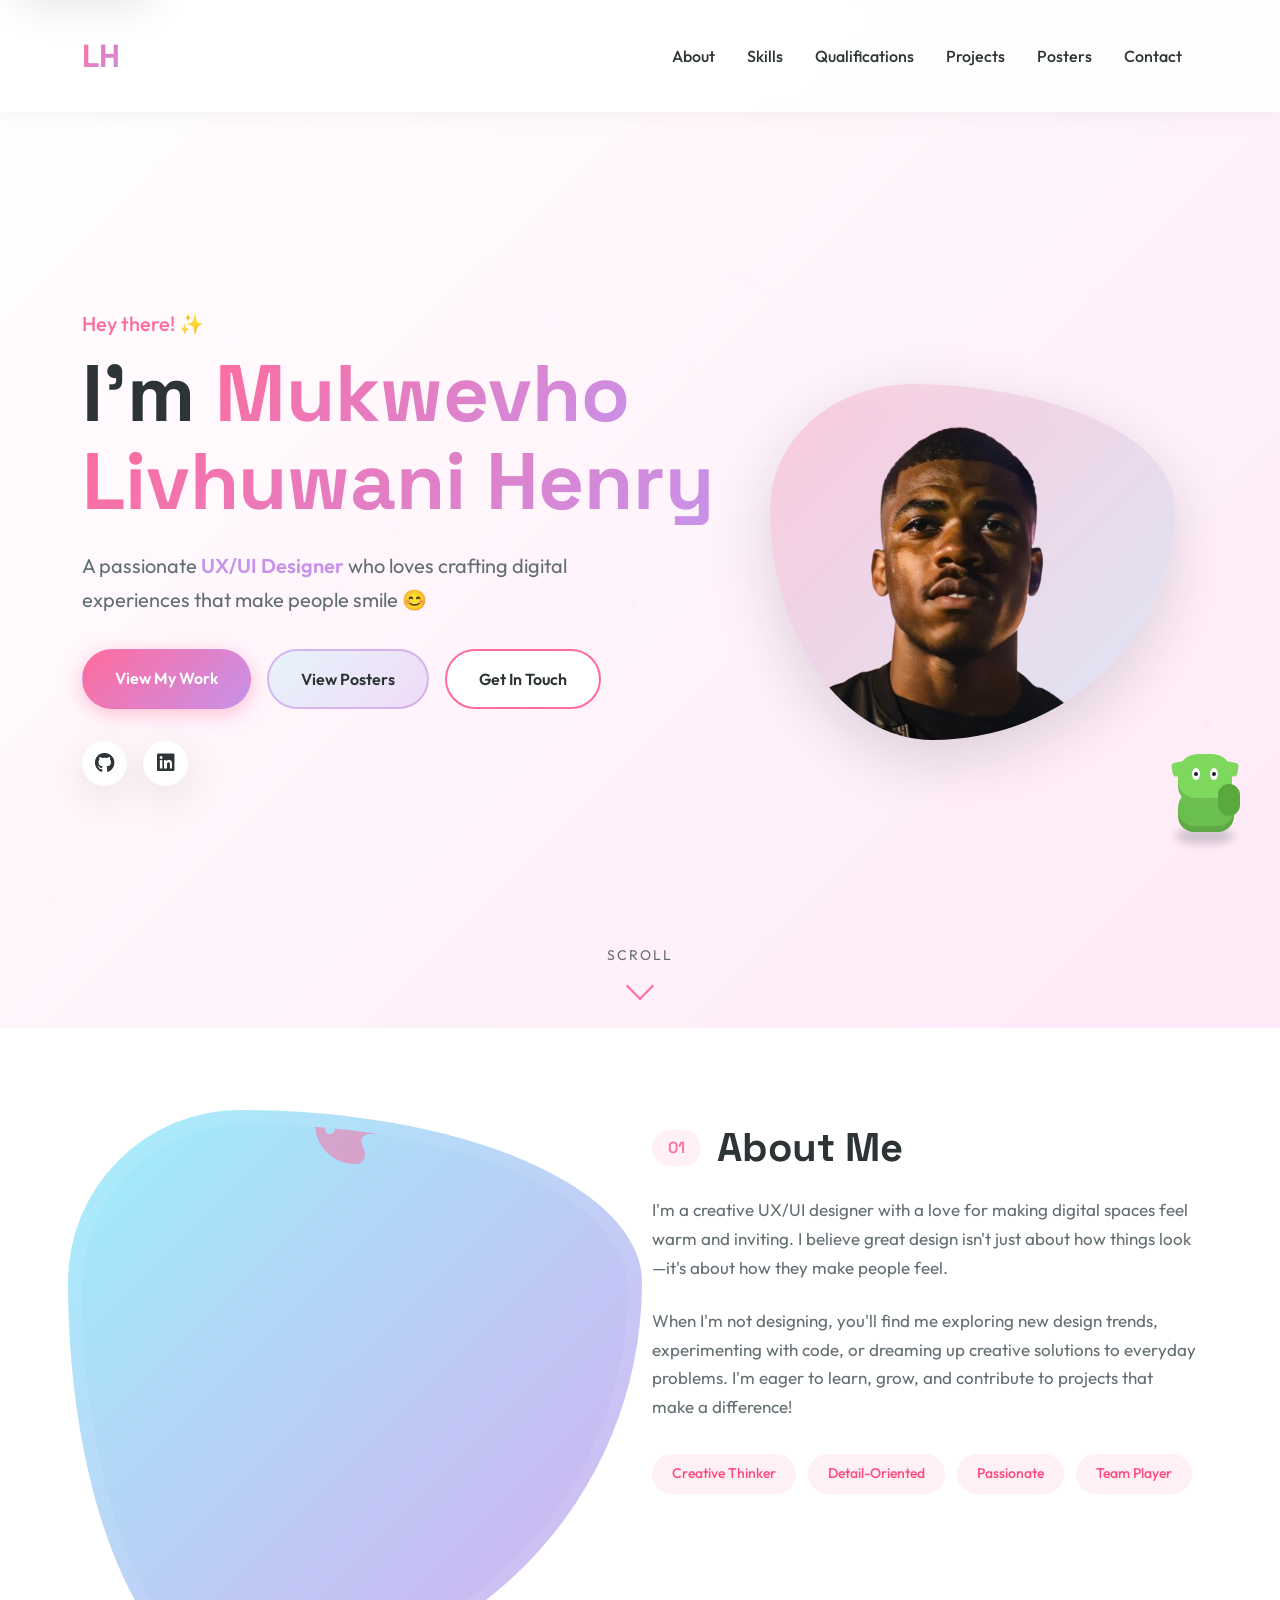
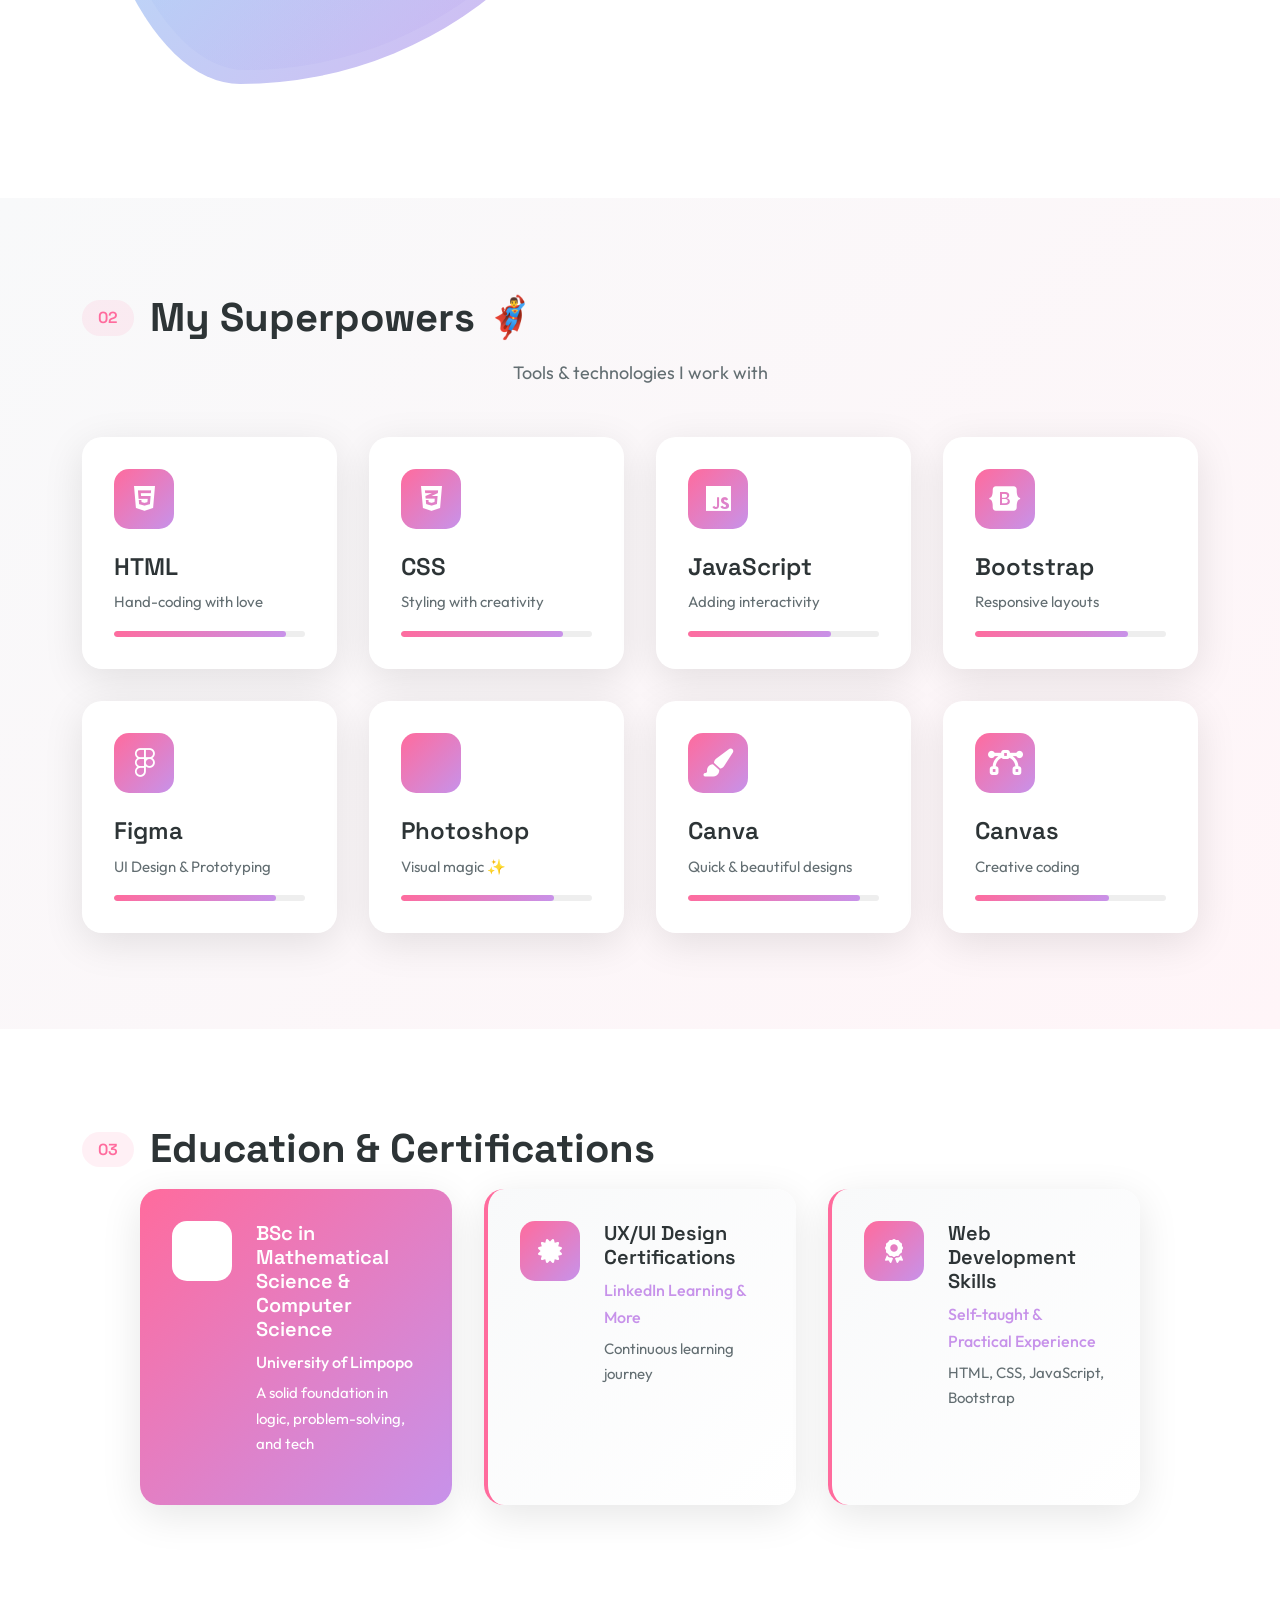
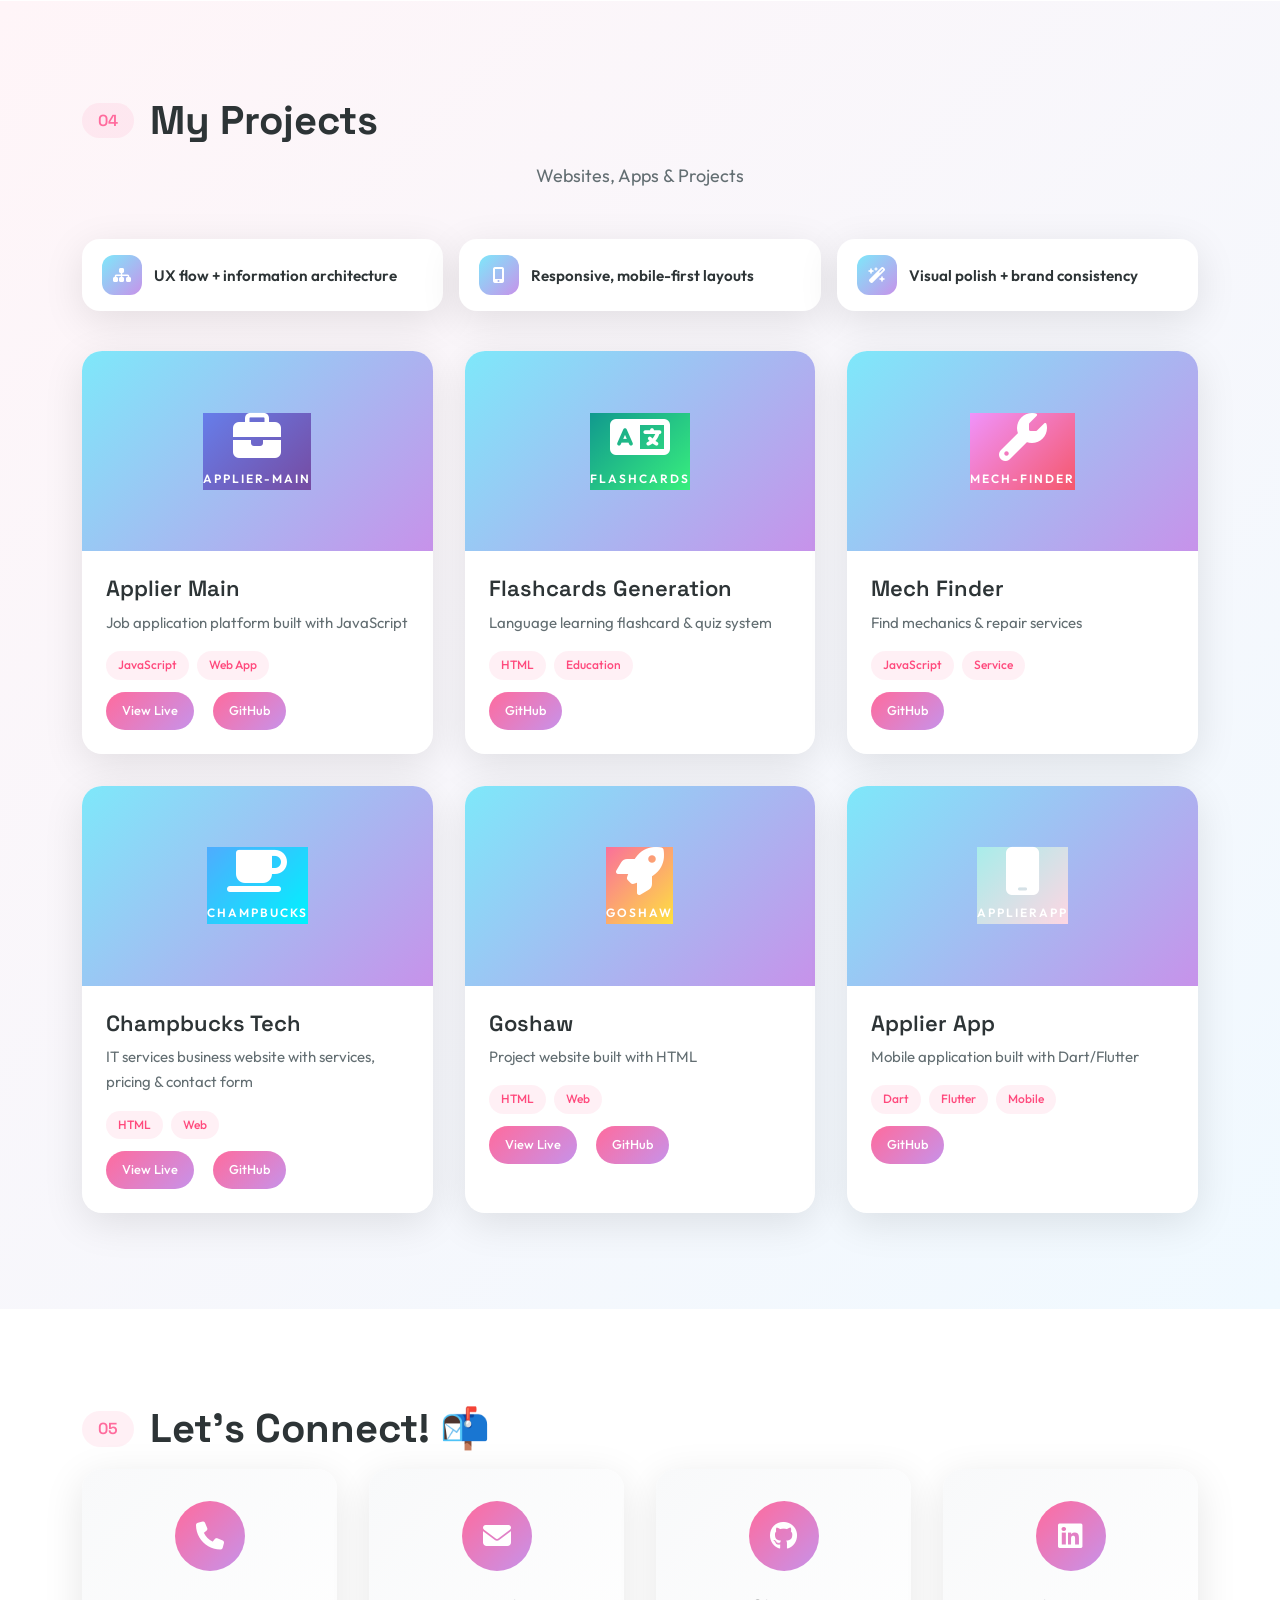
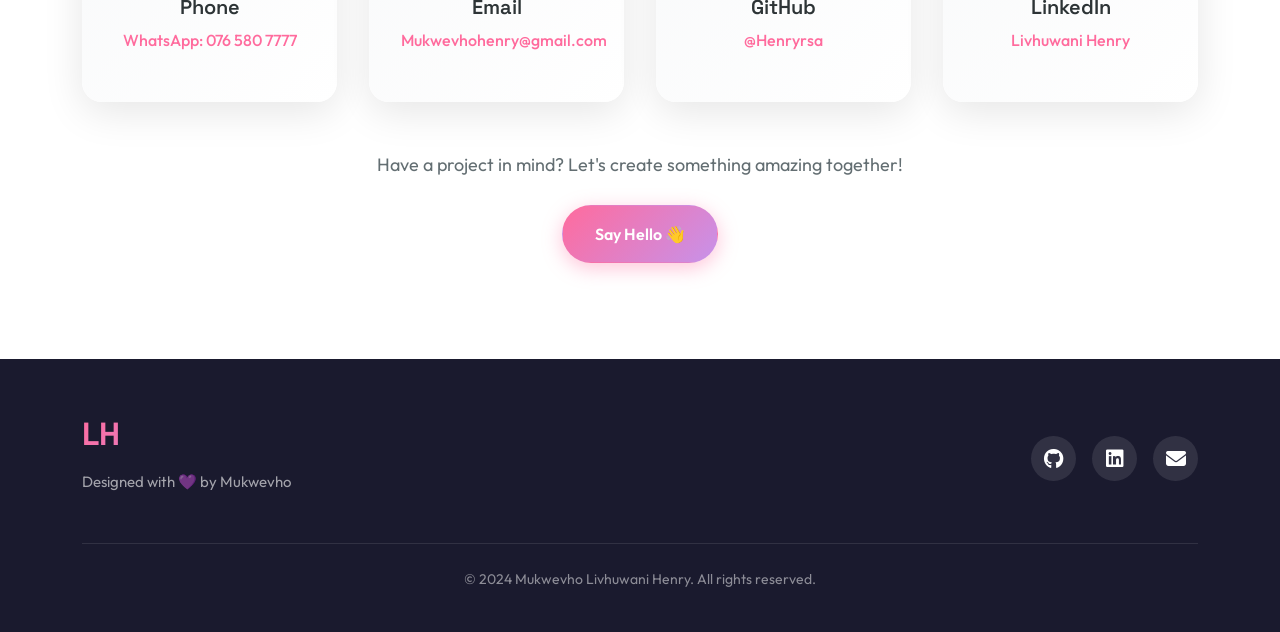
==== commit 838f6d66: "feat: add interactive goblin cursor" ====
--- a/index.html
+++ b/index.html
@@ -447,6 +447,31 @@
         </div>
     </section>
 
+    <div class="goblin" aria-hidden="true">
+        <span class="goblin-shadow"></span>
+        <span class="goblin-body"></span>
+        <span class="goblin-head"></span>
+        <span class="goblin-eye goblin-eye-left"></span>
+        <span class="goblin-eye goblin-eye-right"></span>
+        <span class="goblin-arm"></span>
+        <span class="goblin-nails"></span>
+    </div>
+
+    <div class="floating-actions" aria-label="Quick actions">
+        <a href="#hero" class="floating-btn" aria-label="Back to top">
+            <i class="fas fa-arrow-up"></i>
+        </a>
+        <a href="https://wa.me/27765807777" target="_blank" rel="noopener noreferrer" class="floating-btn" aria-label="WhatsApp">
+            <i class="fab fa-whatsapp"></i>
+        </a>
+        <a href="https://github.com/Henryrsa" target="_blank" rel="noopener noreferrer" class="floating-btn" aria-label="GitHub">
+            <i class="fab fa-github"></i>
+        </a>
+        <a href="https://www.linkedin.com/in/livhuwani-henry-mukwevho-75aba8270/" target="_blank" rel="noopener noreferrer" class="floating-btn" aria-label="LinkedIn">
+            <i class="fab fa-linkedin"></i>
+        </a>
+    </div>
+
     </main>
 
     <footer class="footer">
--- a/style.css
+++ b/style.css
@@ -1258,11 +1258,27 @@
         bottom: 24px;
         transform: none;
     }
+
+    .goblin {
+        width: 70px;
+        height: 70px;
+        left: 0;
+        top: 0;
+    }
 }
 
 @media (max-width: 576px) {
     section {
         padding: 4rem 0;
+        scroll-margin-top: 90px;
+    }
+
+    .hero-section {
+        padding-top: 7.5rem;
+    }
+
+    .hero-section .col-lg-7 {
+        margin-top: 1.5rem;
     }
     
     .section-title {
@@ -1296,6 +1312,216 @@
     }
 }
 
+/* Floating Actions */
+.floating-actions {
+    position: fixed;
+    right: 1.5rem;
+    bottom: 1.5rem;
+    display: flex;
+    flex-direction: column;
+    gap: 0.75rem;
+    opacity: 0;
+    transform: translateY(10px);
+    pointer-events: none;
+    transition: all 0.3s ease;
+    z-index: 999;
+}
+
+.floating-actions.visible {
+    opacity: 1;
+    transform: translateY(0);
+    pointer-events: auto;
+}
+
+.floating-btn {
+    width: 48px;
+    height: 48px;
+    border-radius: 50%;
+    display: flex;
+    align-items: center;
+    justify-content: center;
+    background: white;
+    color: var(--text);
+    box-shadow: var(--shadow);
+    text-decoration: none;
+    font-size: 1.1rem;
+    transition: all 0.3s ease;
+}
+
+.floating-btn:hover {
+    background: var(--gradient-1);
+    color: white;
+    transform: translateY(-2px);
+}
+
+.floating-btn:focus-visible {
+    outline: 2px solid rgba(26, 26, 46, 0.4);
+    outline-offset: 4px;
+}
+
+/* Goblin */
+.goblin {
+    position: fixed;
+    width: 90px;
+    height: 90px;
+    left: 0;
+    top: 0;
+    pointer-events: none;
+    z-index: 998;
+    transform: translate3d(0, 0, 0);
+    transform-origin: center;
+}
+
+.goblin-shadow {
+    position: absolute;
+    width: 60px;
+    height: 16px;
+    left: 15px;
+    bottom: 6px;
+    background: rgba(26, 26, 46, 0.2);
+    border-radius: 50%;
+    filter: blur(4px);
+}
+
+.goblin-body {
+    position: absolute;
+    width: 56px;
+    height: 42px;
+    left: 18px;
+    bottom: 18px;
+    background: #6bbf4e;
+    border-radius: 18px 18px 16px 16px;
+    box-shadow: inset 0 -6px 0 rgba(0, 0, 0, 0.12);
+    animation: goblin-float 2.6s ease-in-out infinite;
+}
+
+.goblin-head {
+    position: absolute;
+    width: 54px;
+    height: 50px;
+    left: 18px;
+    bottom: 46px;
+    background: #7ed85d;
+    border-radius: 20px 20px 18px 18px;
+    box-shadow: inset 0 -6px 0 rgba(0, 0, 0, 0.12);
+    animation: goblin-float 2.6s ease-in-out infinite;
+}
+
+.goblin-head::before,
+.goblin-head::after {
+    content: '';
+    position: absolute;
+    width: 14px;
+    height: 14px;
+    background: #7ed85d;
+    border-radius: 4px;
+    top: 8px;
+}
+
+.goblin-head::before {
+    left: -6px;
+    transform: rotate(-10deg);
+}
+
+.goblin-head::after {
+    right: -6px;
+    transform: rotate(10deg);
+}
+
+.goblin-eye {
+    position: absolute;
+    width: 8px;
+    height: 12px;
+    background: white;
+    border-radius: 50%;
+    bottom: 70px;
+}
+
+.goblin-eye::after {
+    content: '';
+    position: absolute;
+    width: 4px;
+    height: 4px;
+    background: #1a1a2e;
+    border-radius: 50%;
+    top: 4px;
+    left: 2px;
+}
+
+.goblin-eye-left {
+    left: 32px;
+}
+
+.goblin-eye-right {
+    right: 32px;
+}
+
+.goblin-arm {
+    position: absolute;
+    width: 22px;
+    height: 32px;
+    right: 10px;
+    bottom: 34px;
+    background: #5aa93f;
+    border-radius: 12px;
+    transform-origin: top left;
+}
+
+.goblin-nails {
+    position: absolute;
+    width: 30px;
+    height: 6px;
+    right: -6px;
+    bottom: 44px;
+    background: linear-gradient(90deg, rgba(255, 255, 255, 0.85), rgba(255, 255, 255, 0));
+    border-radius: 999px;
+    opacity: 0;
+}
+
+.goblin.attack .goblin-arm {
+    animation: goblin-swipe 0.35s ease;
+}
+
+.goblin.attack .goblin-nails {
+    animation: goblin-slash 0.35s ease;
+}
+
+@keyframes goblin-float {
+    0%, 100% {
+        transform: translateY(0);
+    }
+    50% {
+        transform: translateY(-6px);
+    }
+}
+
+@keyframes goblin-swipe {
+    0% {
+        transform: rotate(0deg);
+    }
+    40% {
+        transform: rotate(-55deg);
+    }
+    100% {
+        transform: rotate(0deg);
+    }
+}
+
+@keyframes goblin-slash {
+    0% {
+        opacity: 0;
+        transform: translateX(0);
+    }
+    30% {
+        opacity: 1;
+        transform: translateX(6px);
+    }
+    100% {
+        opacity: 0;
+        transform: translateX(12px);
+    }
+}
+
 @media (prefers-reduced-motion: reduce) {
     html {
         scroll-behavior: auto;
@@ -1314,6 +1540,20 @@
     .reveal {
         opacity: 1;
         transform: none;
+    }
+
+    .goblin {
+        animation: none;
+        right: 24px;
+        bottom: 24px;
+        left: auto;
+        top: auto;
+        transform: none;
+    }
+
+    .goblin-body,
+    .goblin-head {
+        animation: none;
     }
 }
 
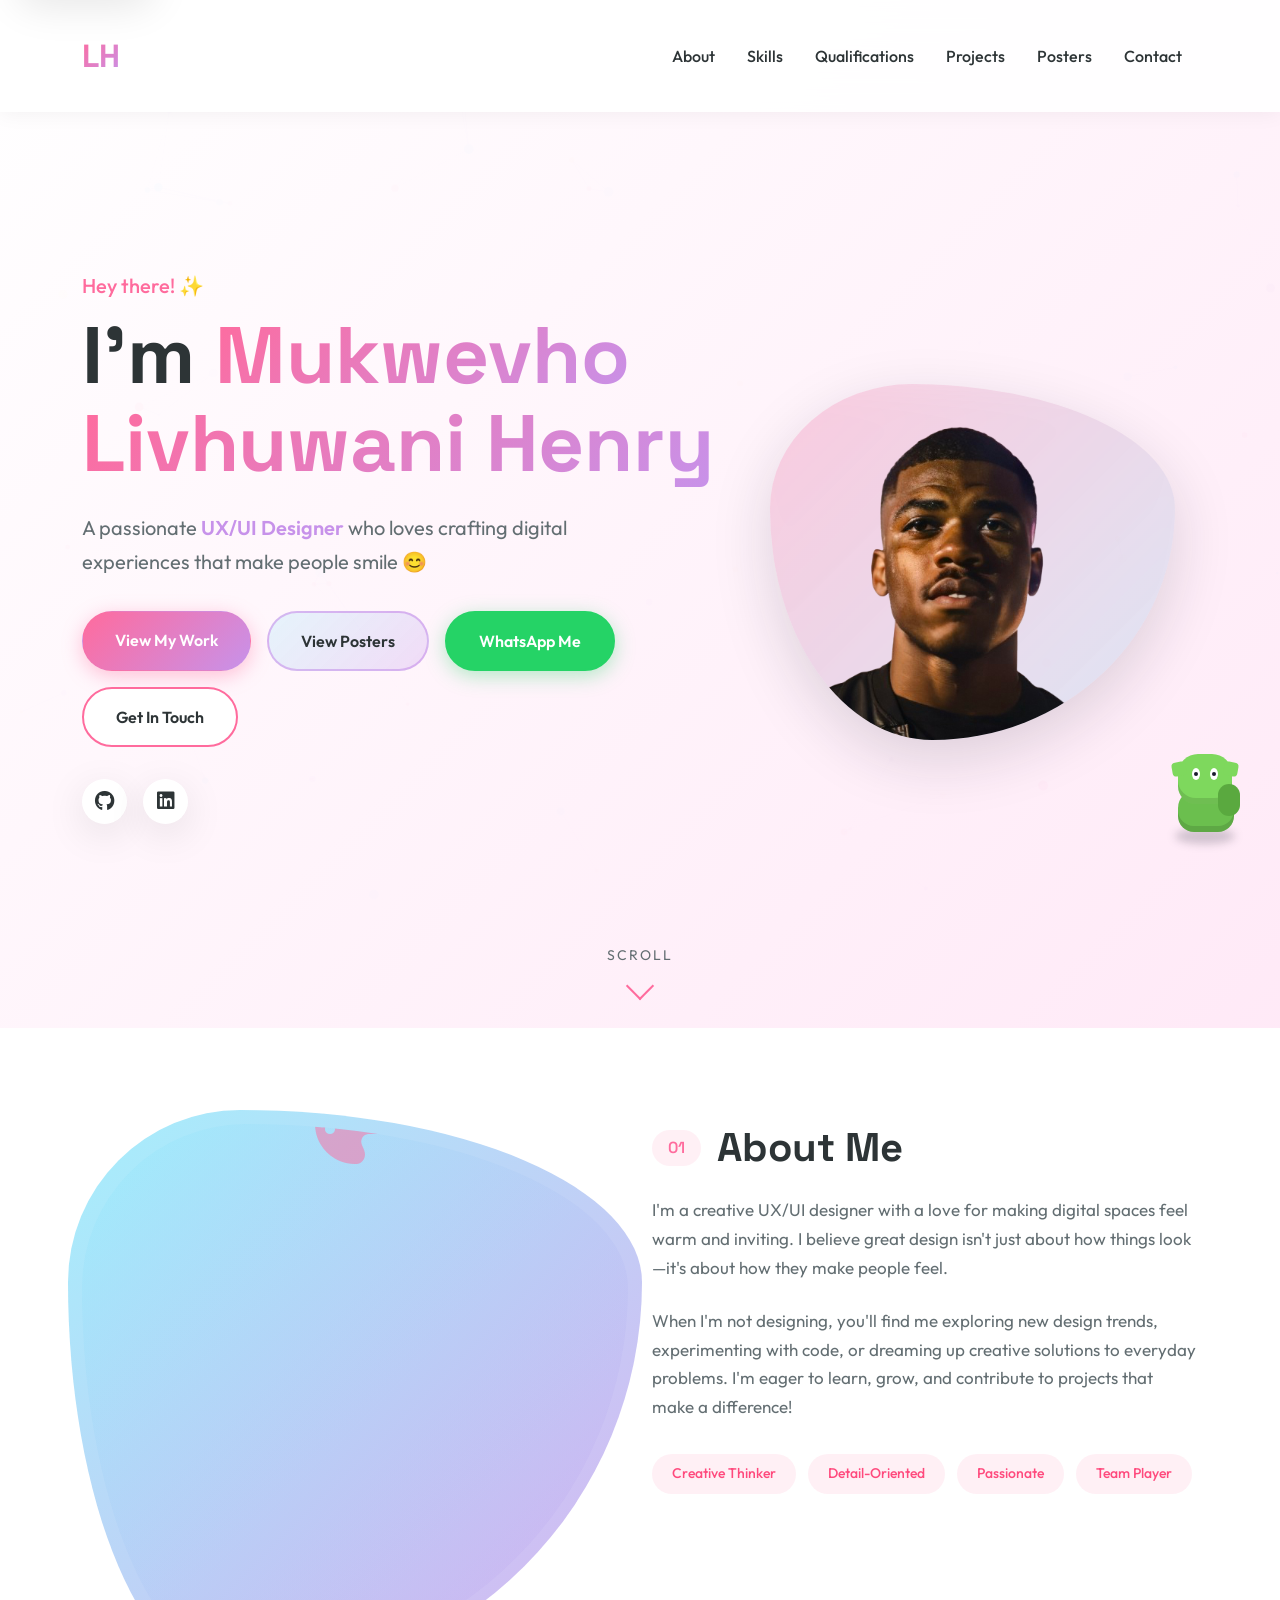
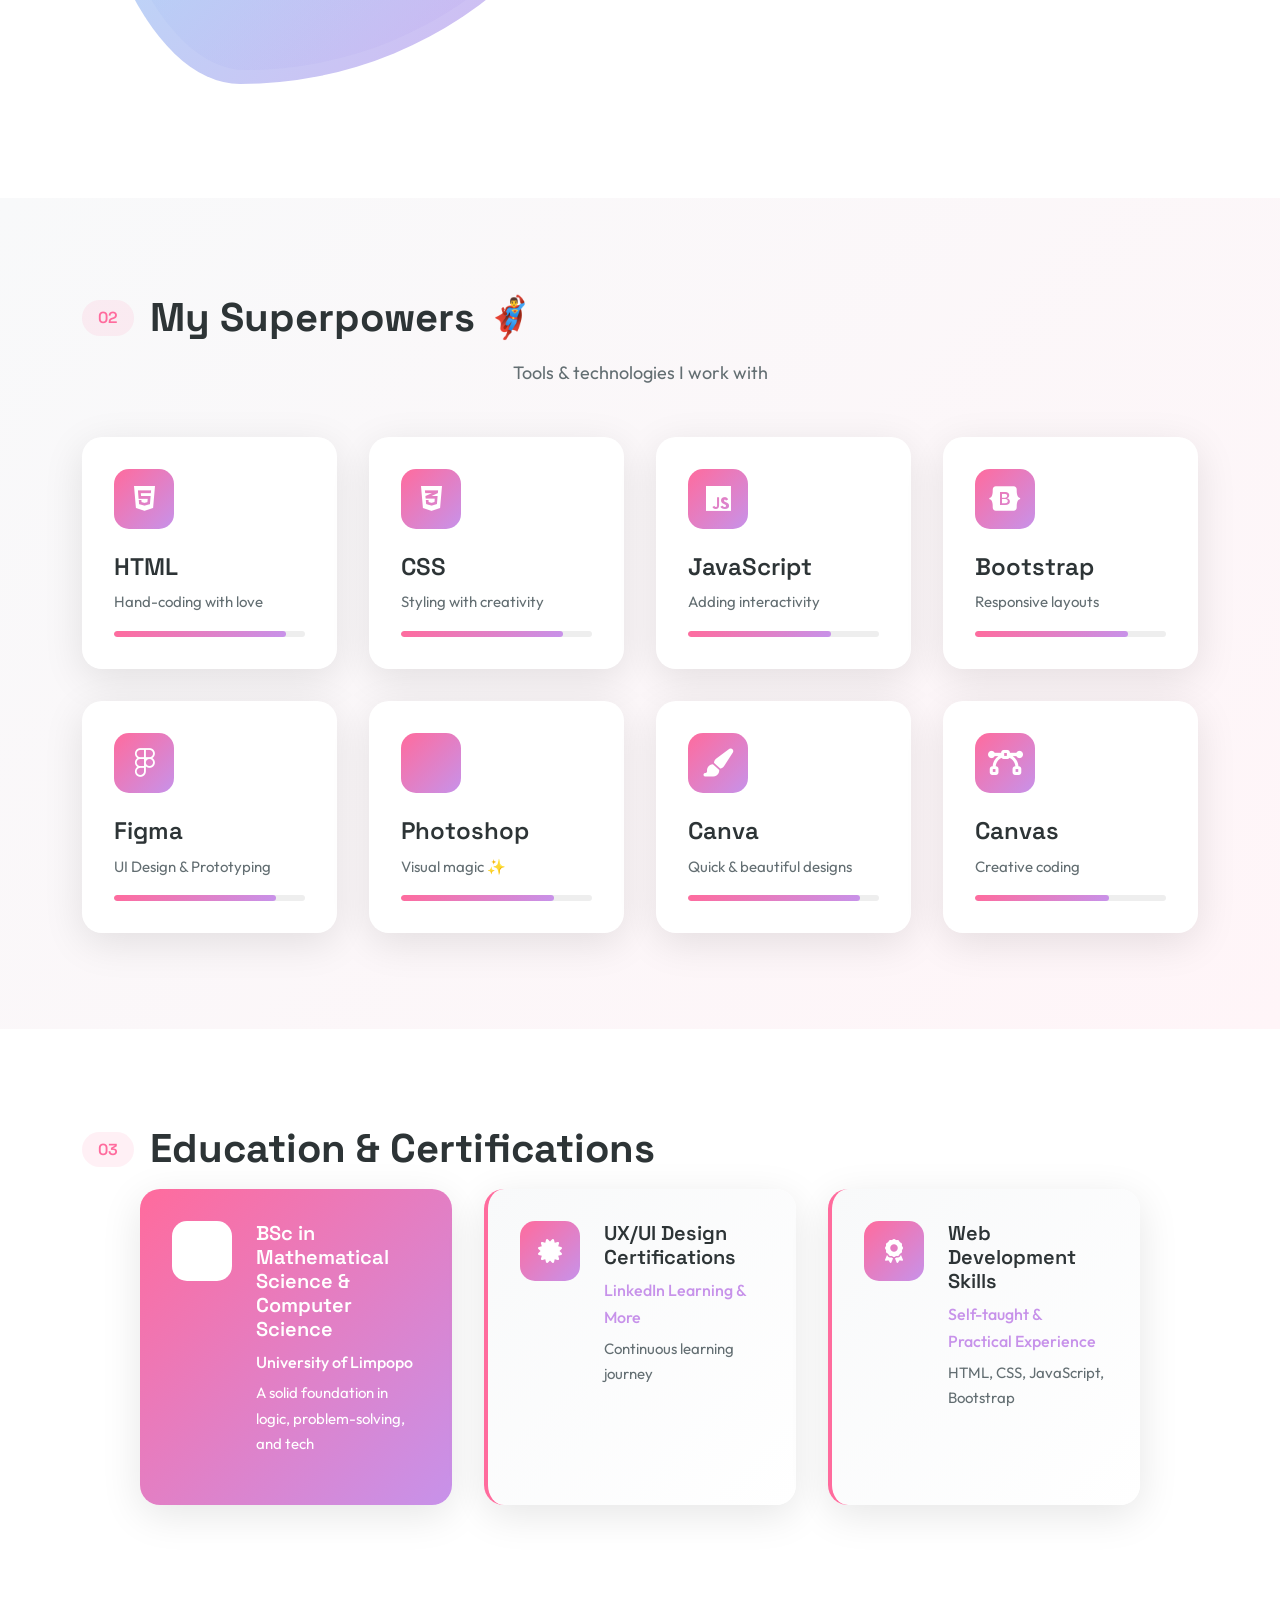
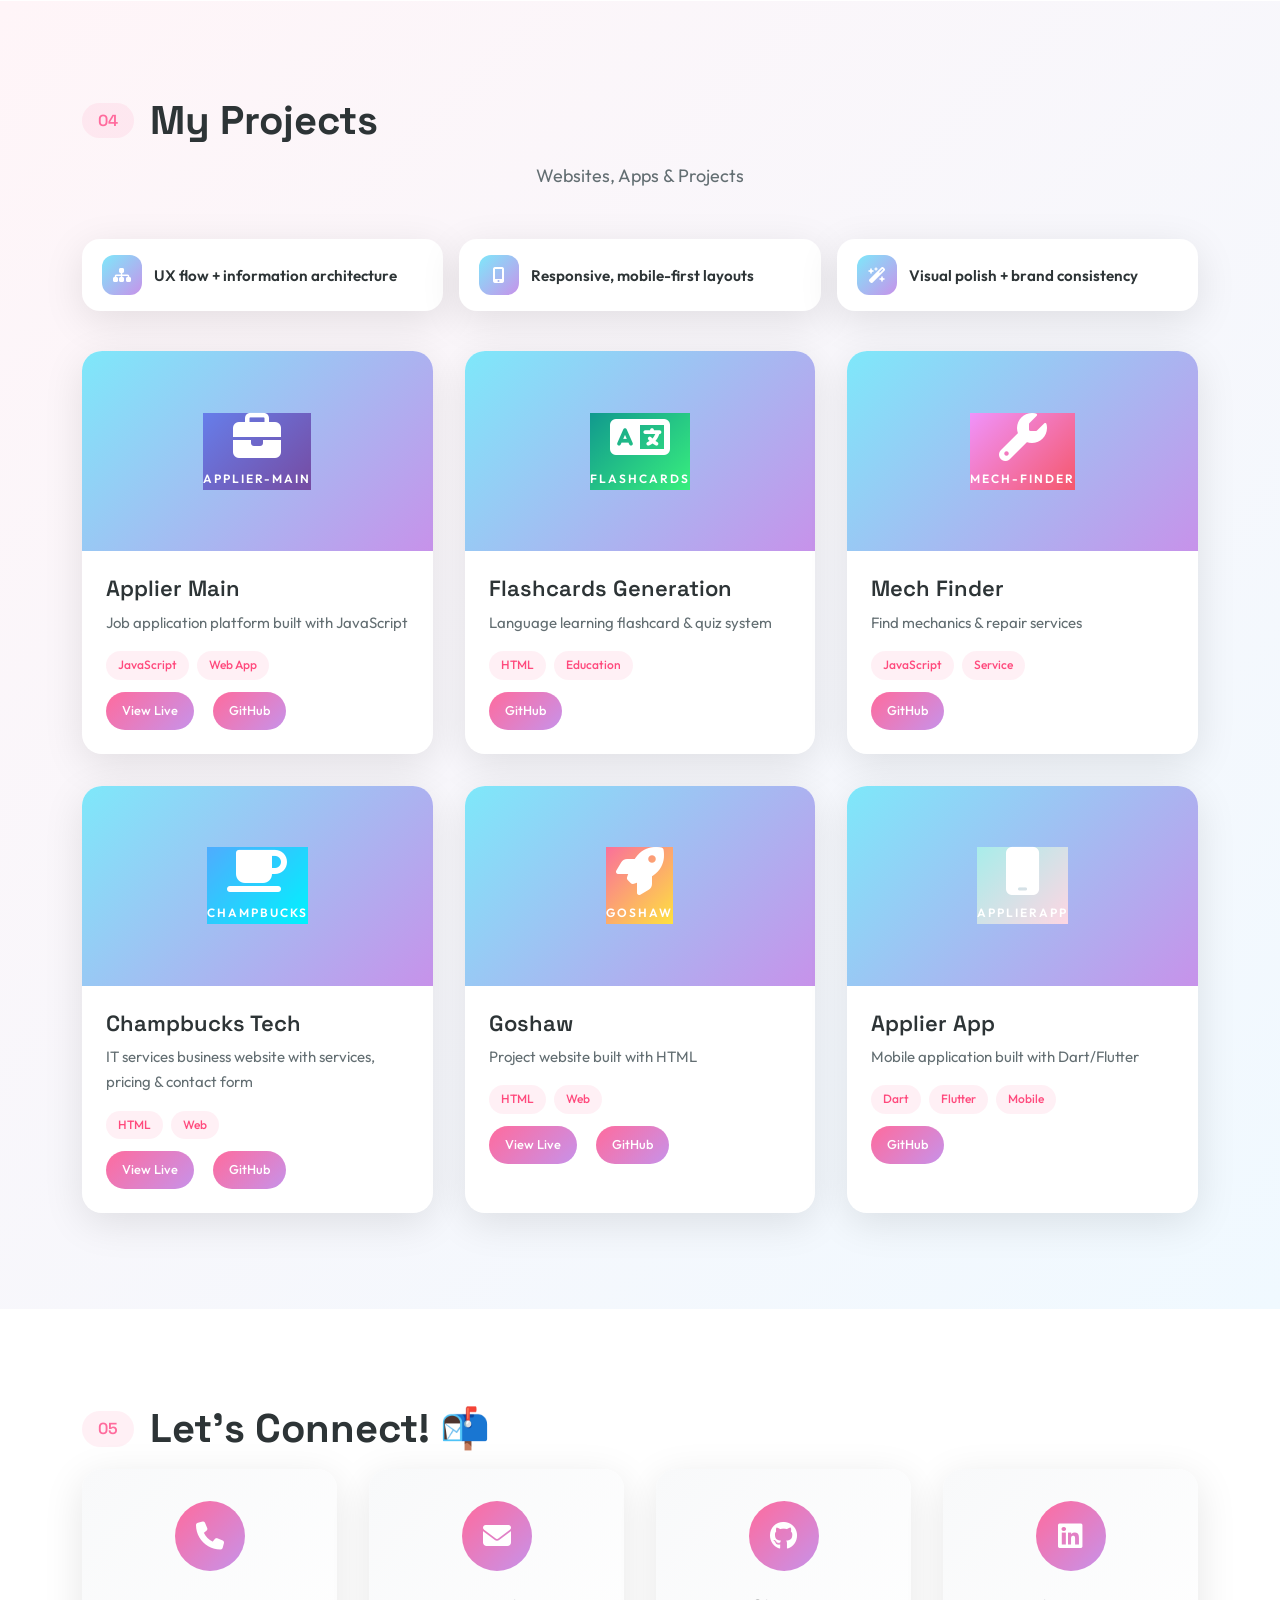
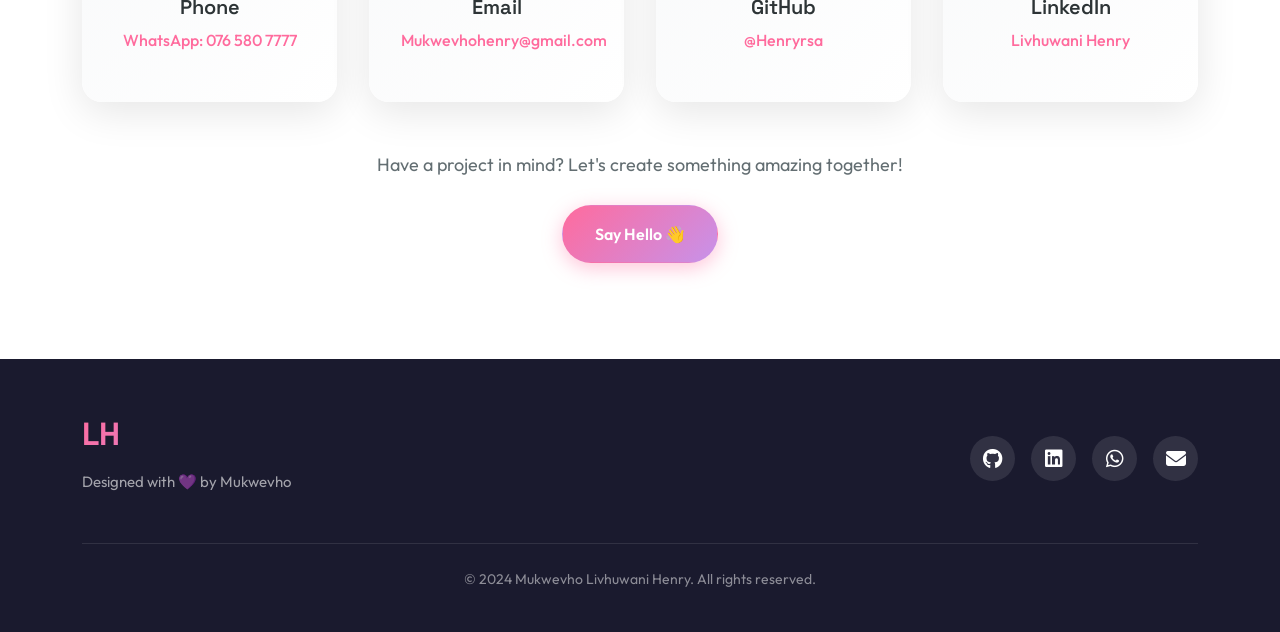
==== commit 18f95f62: "fix: improve mobile actions and add whatsapp" ====
--- a/index.html
+++ b/index.html
@@ -53,6 +53,7 @@
                     <div class="hero-cta">
                         <a href="#projects" class="btn btn-primary-custom">View My Work</a>
                         <a href="posters.html" class="btn btn-tertiary-custom">View Posters</a>
+                        <a href="https://wa.me/27765807777" target="_blank" rel="noopener noreferrer" class="btn btn-whatsapp">WhatsApp Me</a>
                         <a href="#contact" class="btn btn-secondary-custom">Get In Touch</a>
                     </div>
                     <div class="social-links-hero">
@@ -484,6 +485,7 @@
                 <div class="footer-social">
                     <a href="https://github.com/Henryrsa" target="_blank" rel="noopener noreferrer"><i class="fab fa-github"></i></a>
                     <a href="https://www.linkedin.com/in/livhuwani-henry-mukwevho-75aba8270/" target="_blank" rel="noopener noreferrer"><i class="fab fa-linkedin"></i></a>
+                    <a href="https://wa.me/27765807777" target="_blank" rel="noopener noreferrer"><i class="fab fa-whatsapp"></i></a>
                     <a href="mailto:Mukwevhohenry@gmail.com"><i class="fas fa-envelope"></i></a>
                 </div>
             </div>
--- a/style.css
+++ b/style.css
@@ -222,6 +222,7 @@
 
 .btn-primary-custom,
 .btn-secondary-custom,
+.btn-whatsapp,
 .btn-tertiary-custom {
     padding: 1rem 2rem;
     border-radius: 50px;
@@ -233,6 +234,7 @@
 
 .btn-primary-custom:focus-visible,
 .btn-secondary-custom:focus-visible,
+.btn-whatsapp:focus-visible,
 .btn-tertiary-custom:focus-visible,
 .project-link:focus-visible,
 .poster-actions a:focus-visible,
@@ -243,18 +245,6 @@
     outline-offset: 4px;
 }
 
-.btn-primary-custom:focus-visible,
-.btn-secondary-custom:focus-visible,
-.btn-tertiary-custom:focus-visible,
-.project-link:focus-visible,
-.poster-actions a:focus-visible,
-.social-link:focus-visible,
-.footer-social a:focus-visible,
-.filter-btn:focus-visible {
-    outline: 2px solid rgba(26, 26, 46, 0.4);
-    outline-offset: 4px;
-}
-
 .btn-primary-custom {
     background: var(--gradient-1);
     color: white;
@@ -275,6 +265,21 @@
 .btn-secondary-custom:hover {
     background: var(--primary);
     color: white;
+}
+
+.btn-whatsapp {
+    background: #25D366;
+    color: white;
+    border: 2px solid #25D366;
+    box-shadow: 0 5px 20px rgba(37, 211, 102, 0.35);
+}
+
+.btn-whatsapp:hover {
+    background: #1ebe5d;
+    border-color: #1ebe5d;
+    color: white;
+    transform: translateY(-3px);
+    box-shadow: 0 10px 30px rgba(37, 211, 102, 0.4);
 }
 
 .btn-tertiary-custom {
@@ -1309,6 +1314,12 @@
 
     .project-highlights {
         grid-template-columns: 1fr;
+    }
+
+    .floating-actions {
+        opacity: 1;
+        transform: none;
+        pointer-events: auto;
     }
 }
 
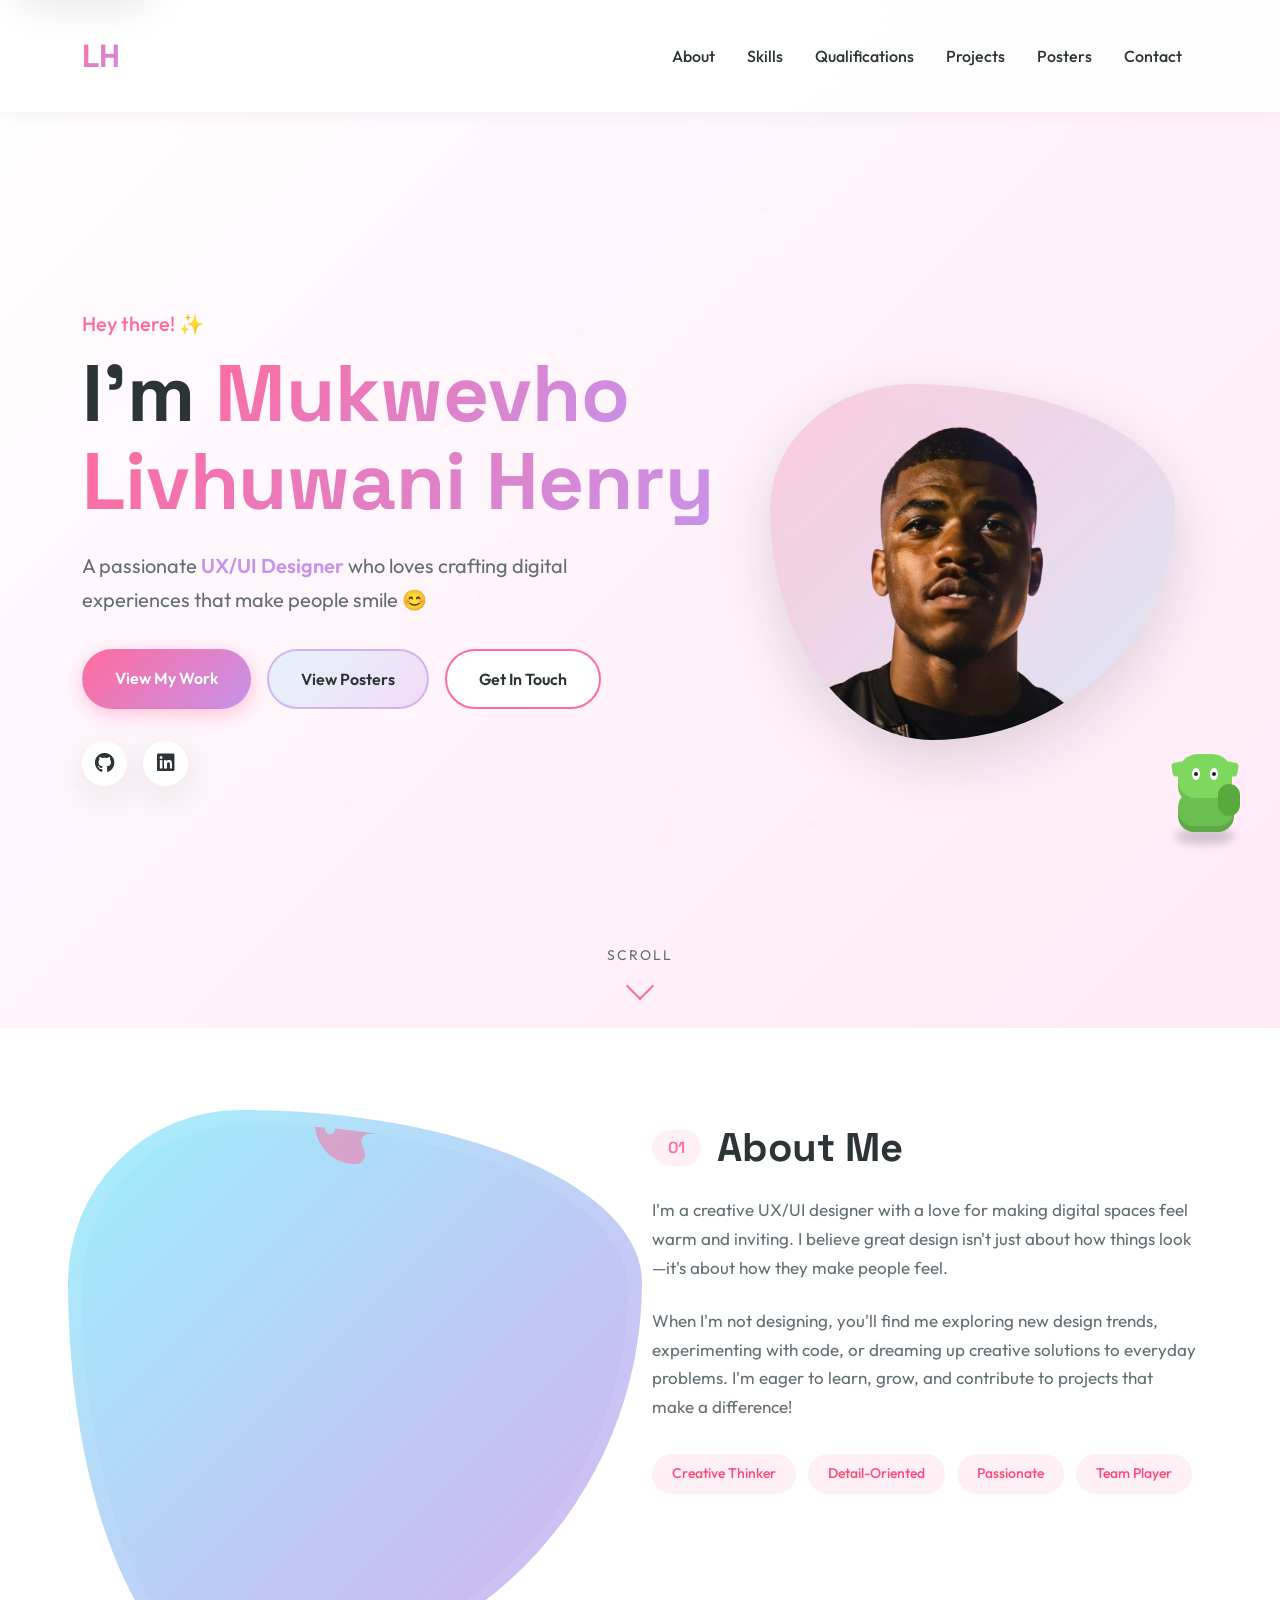
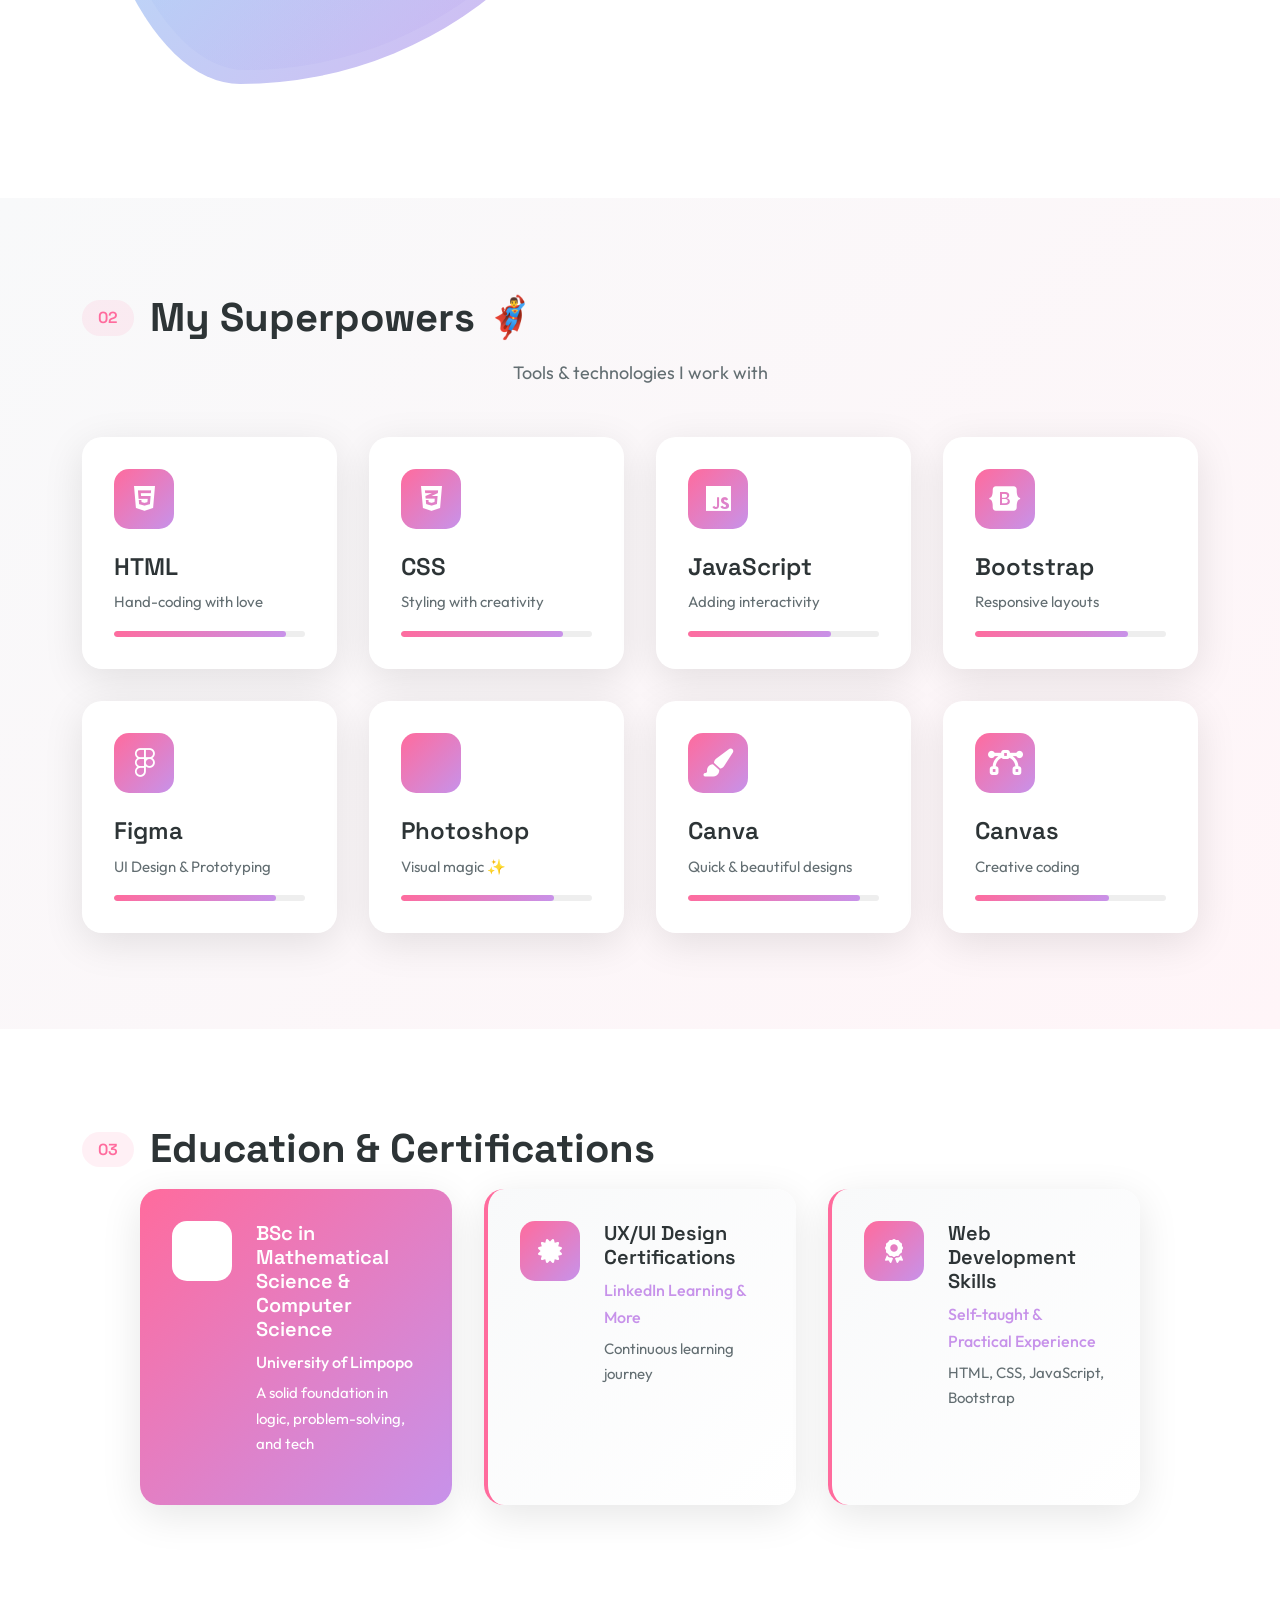
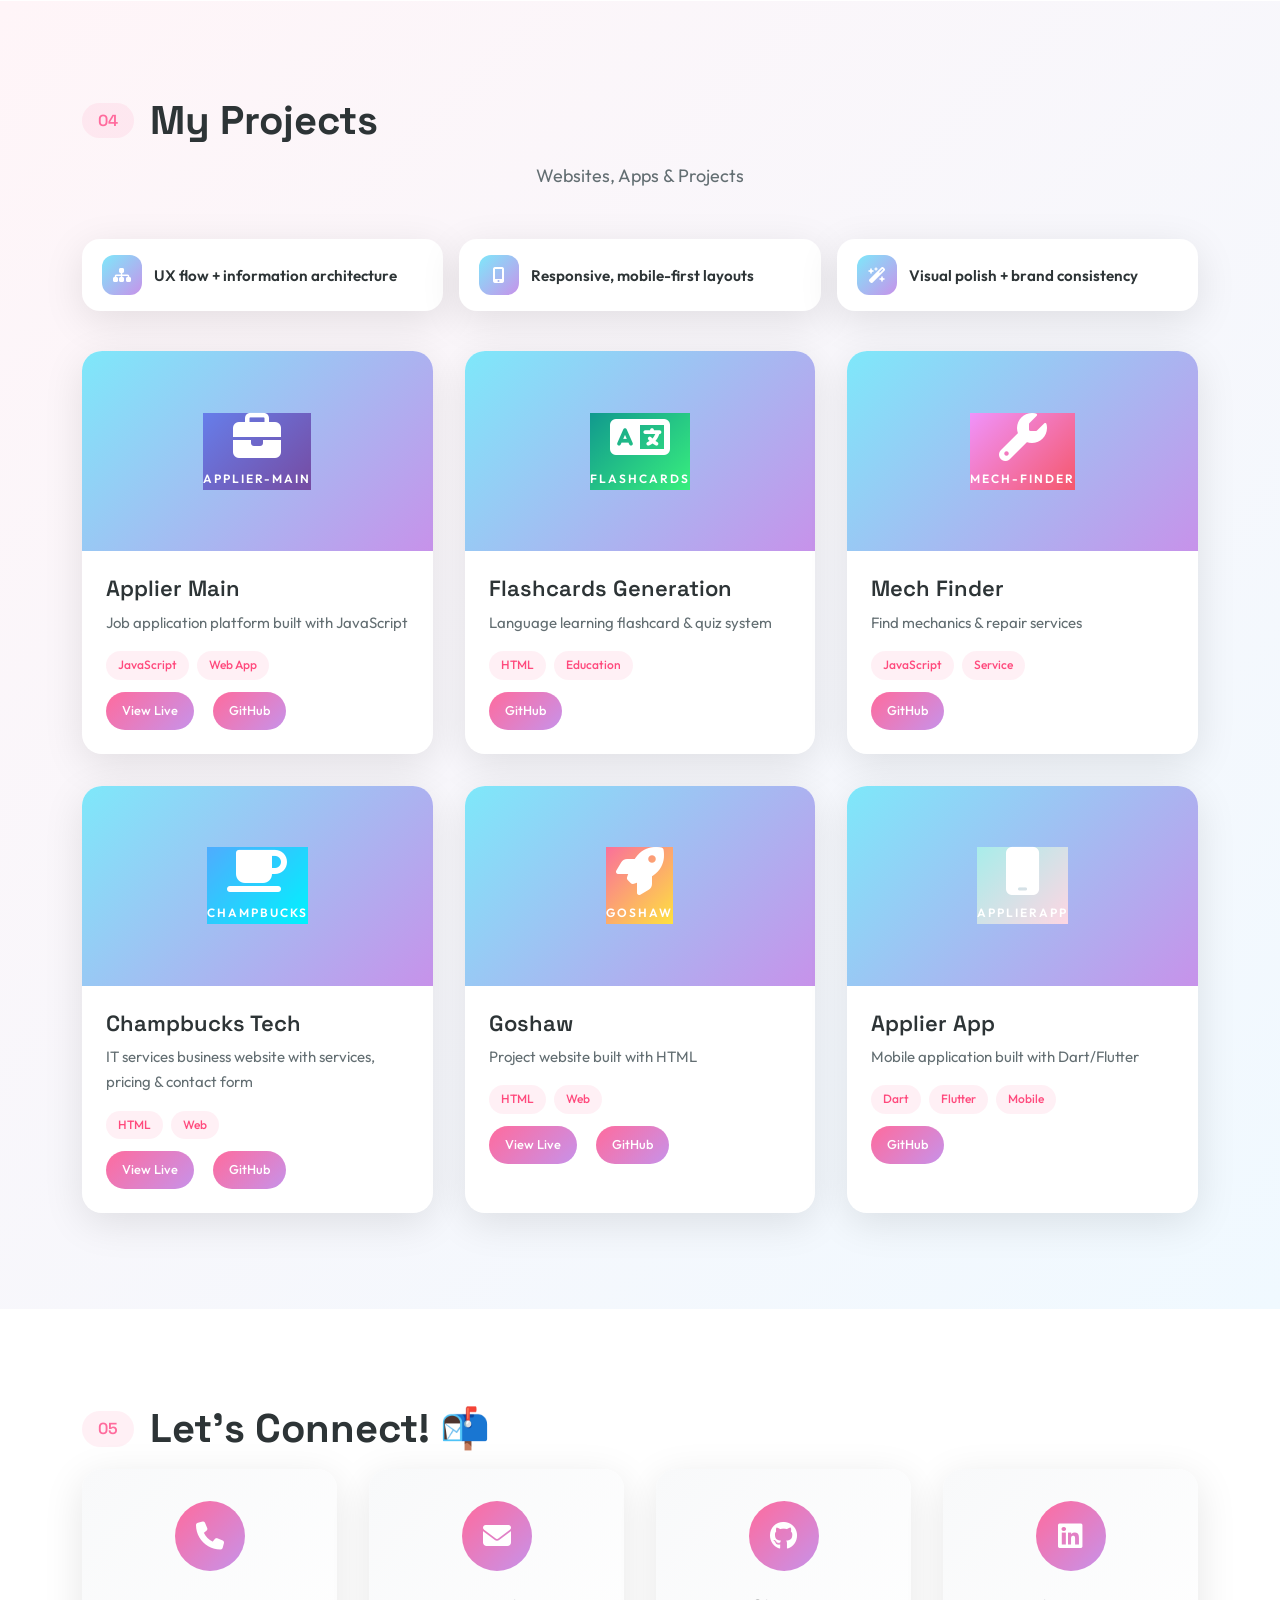
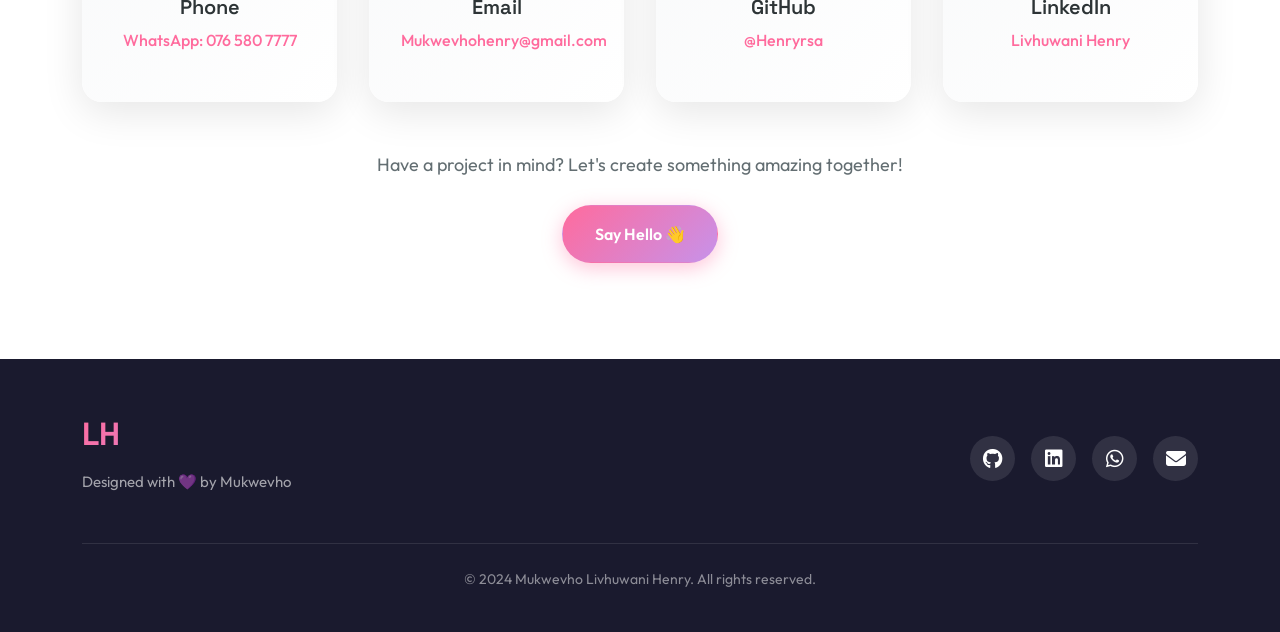
==== commit 9bd595fe: "fix: add floating actions on posters and hide goblin on mobile" ====
--- a/index.html
+++ b/index.html
@@ -53,7 +53,6 @@
                     <div class="hero-cta">
                         <a href="#projects" class="btn btn-primary-custom">View My Work</a>
                         <a href="posters.html" class="btn btn-tertiary-custom">View Posters</a>
-                        <a href="https://wa.me/27765807777" target="_blank" rel="noopener noreferrer" class="btn btn-whatsapp">WhatsApp Me</a>
                         <a href="#contact" class="btn btn-secondary-custom">Get In Touch</a>
                     </div>
                     <div class="social-links-hero">
--- a/style.css
+++ b/style.css
@@ -1335,7 +1335,19 @@
     transform: translateY(10px);
     pointer-events: none;
     transition: all 0.3s ease;
-    z-index: 999;
+    z-index: 1002;
+}
+
+@media (max-width: 768px) {
+    .floating-actions {
+        opacity: 1;
+        transform: none;
+        pointer-events: auto;
+    }
+
+    .goblin {
+        display: none;
+    }
 }
 
 .floating-actions.visible {
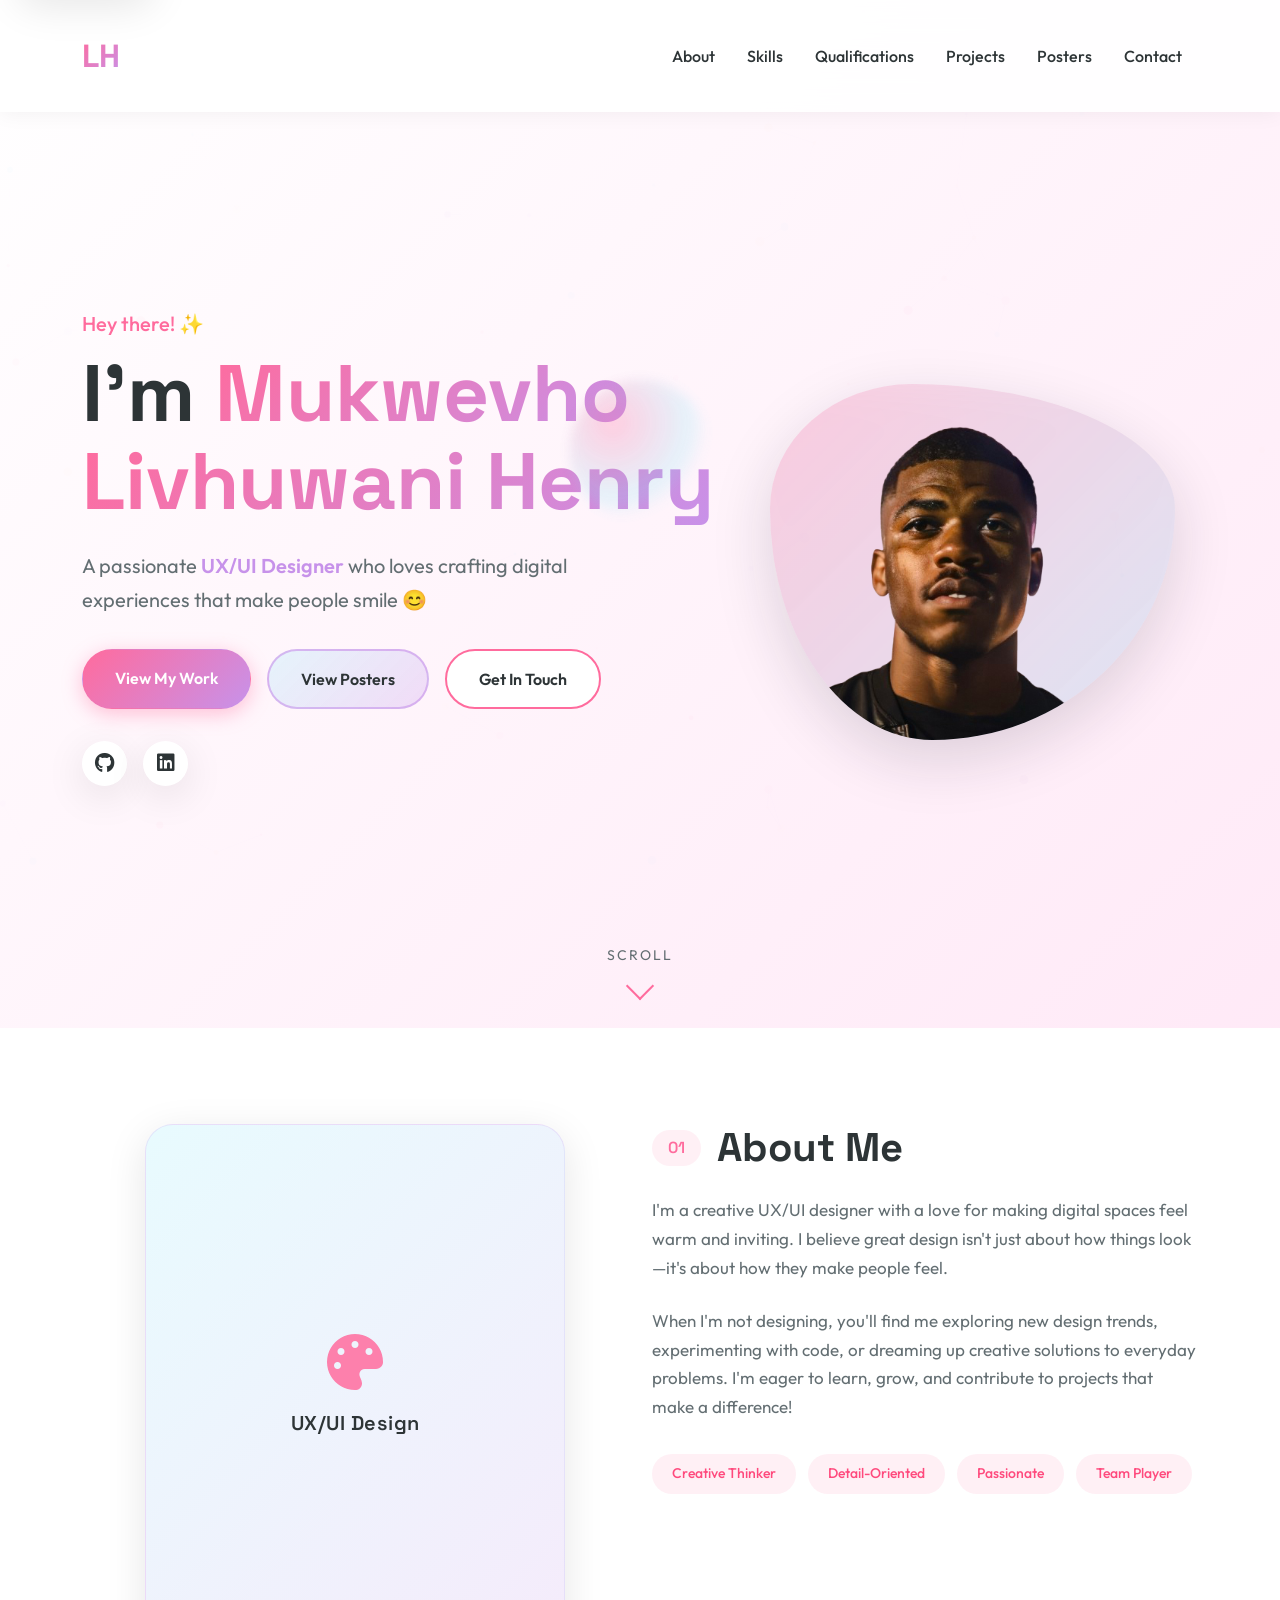
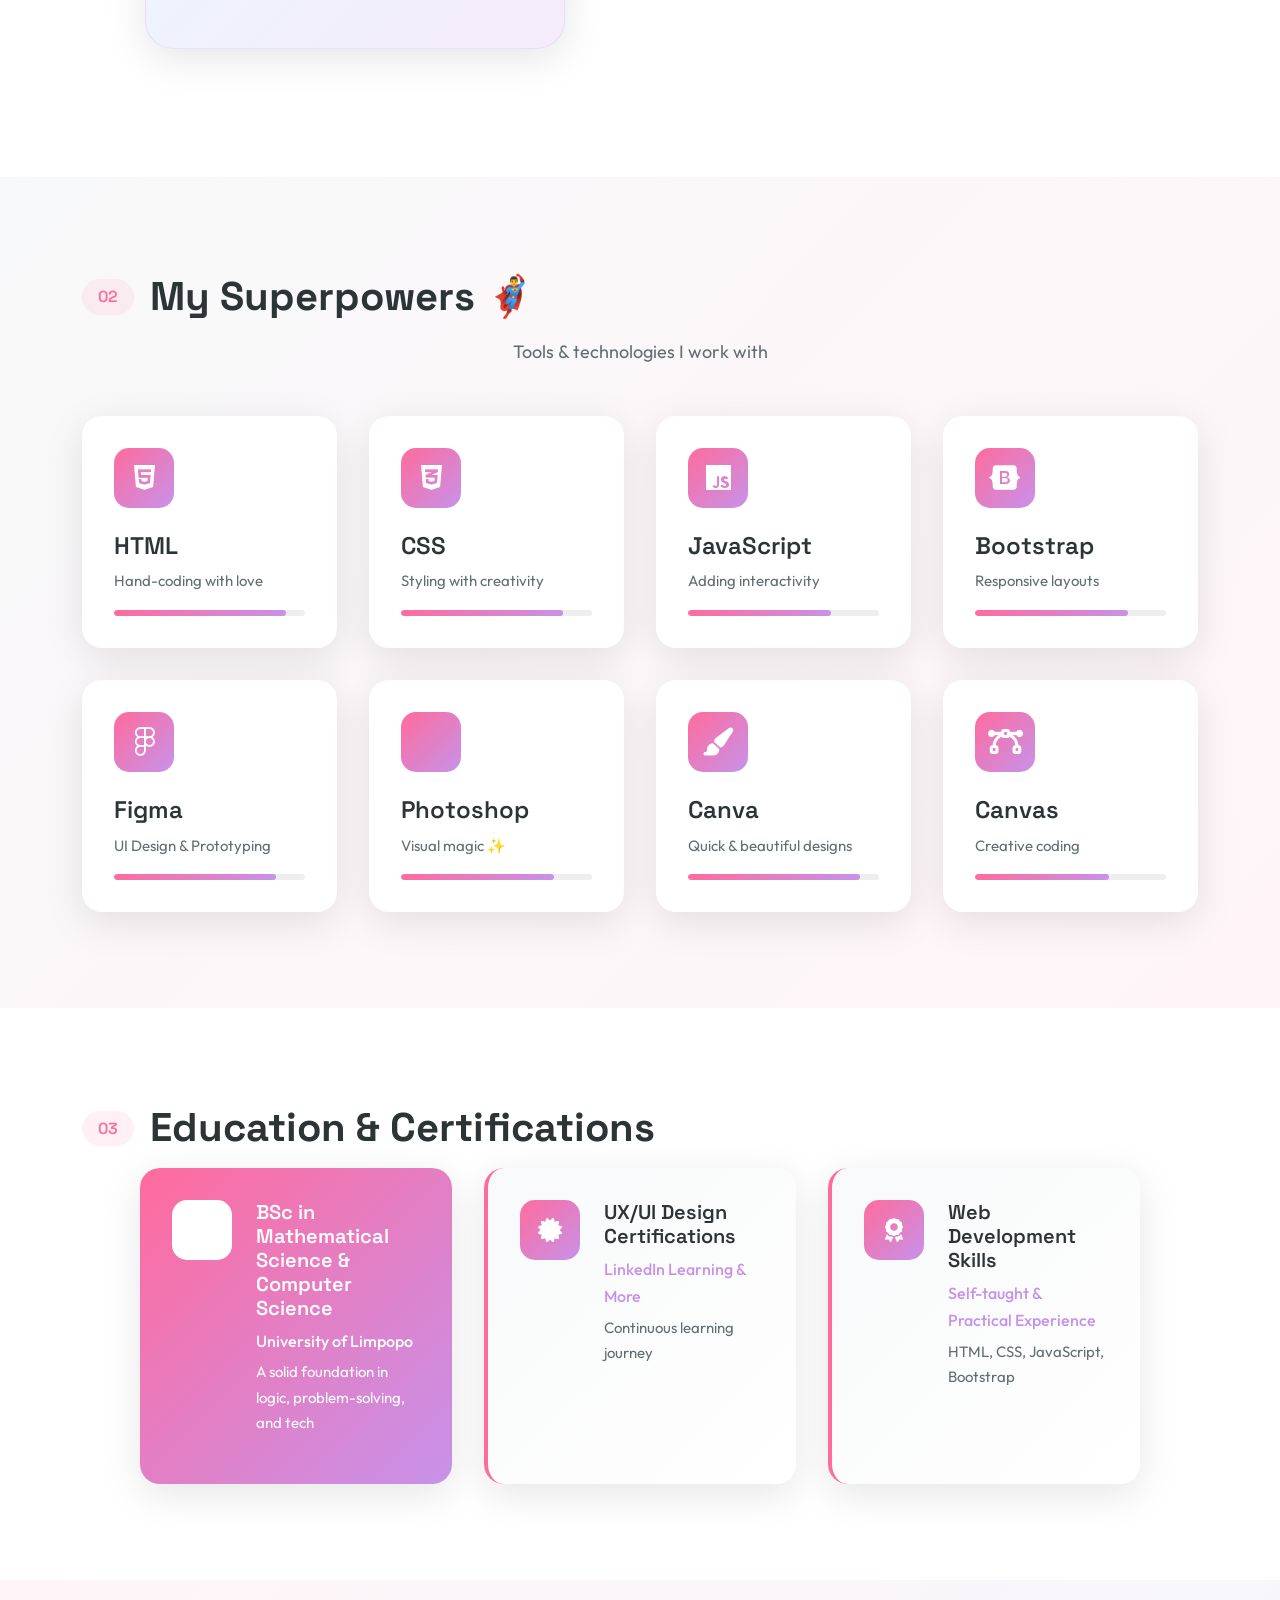
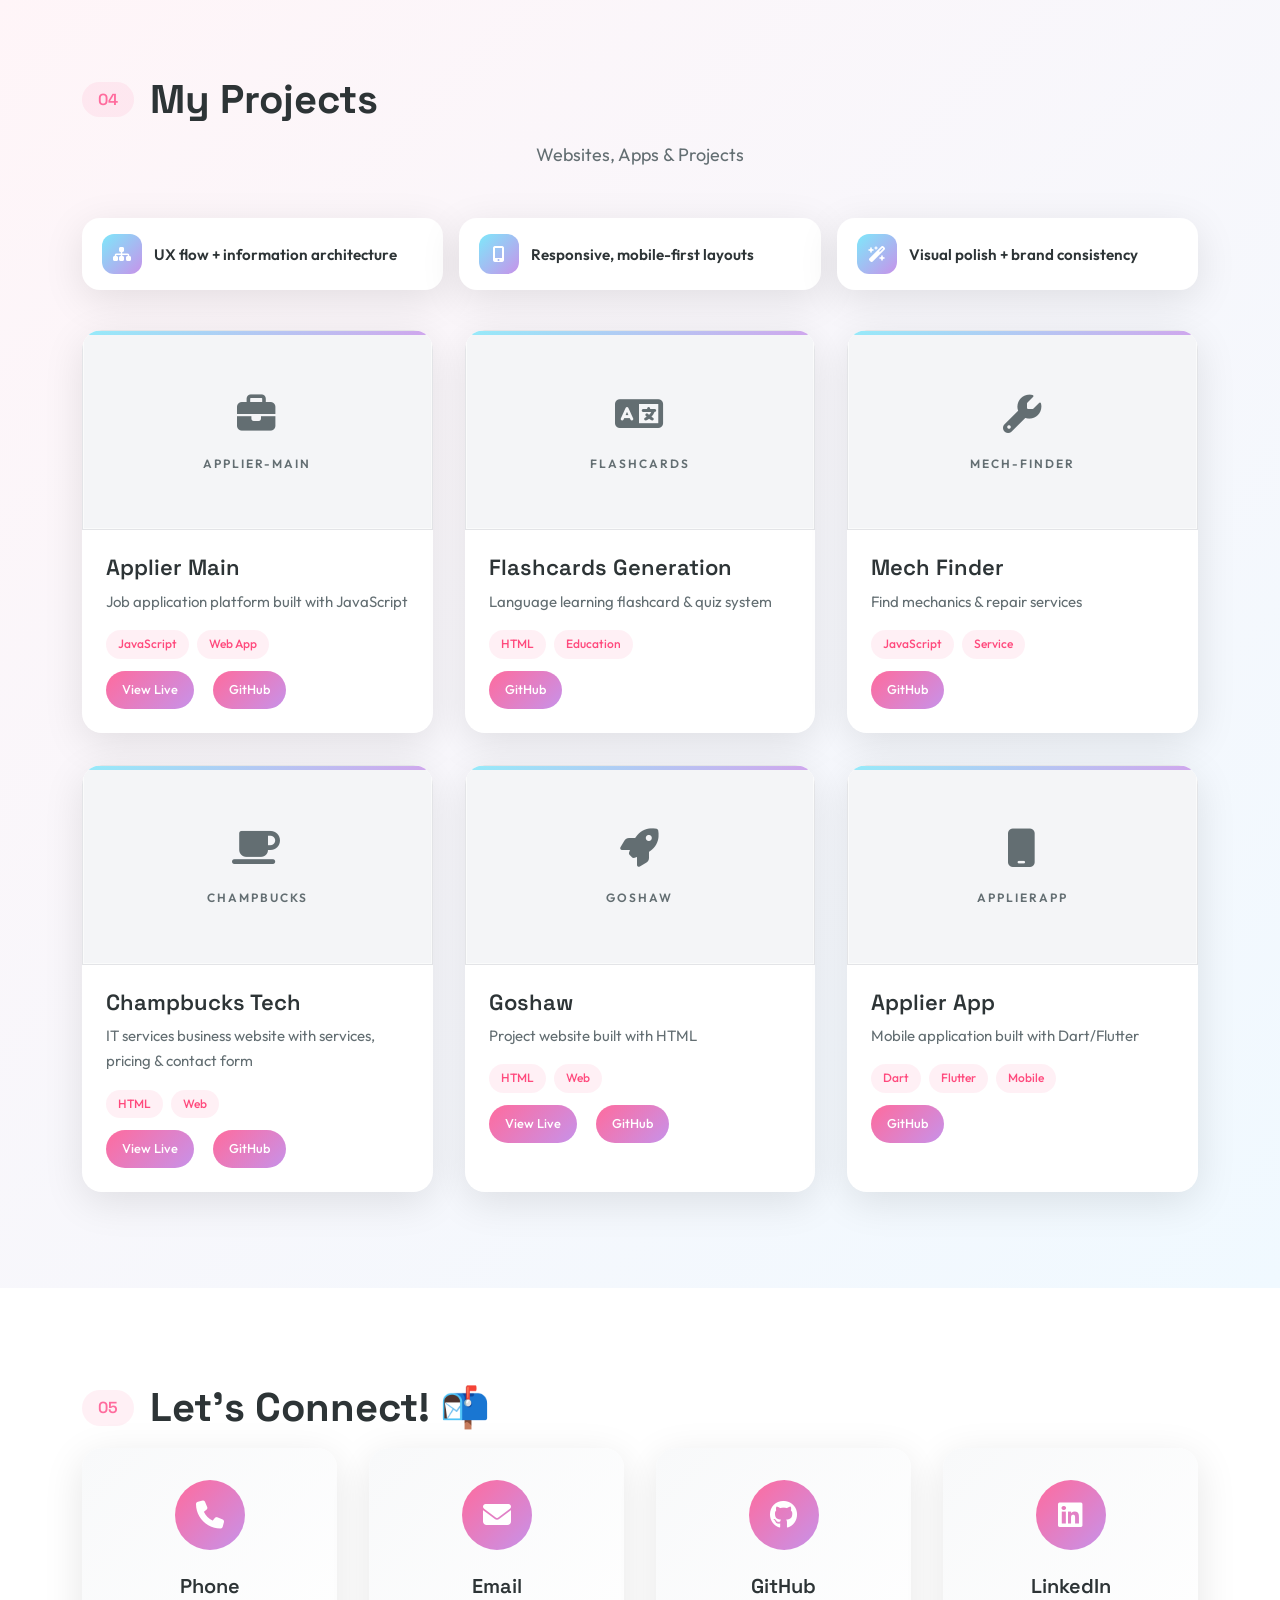
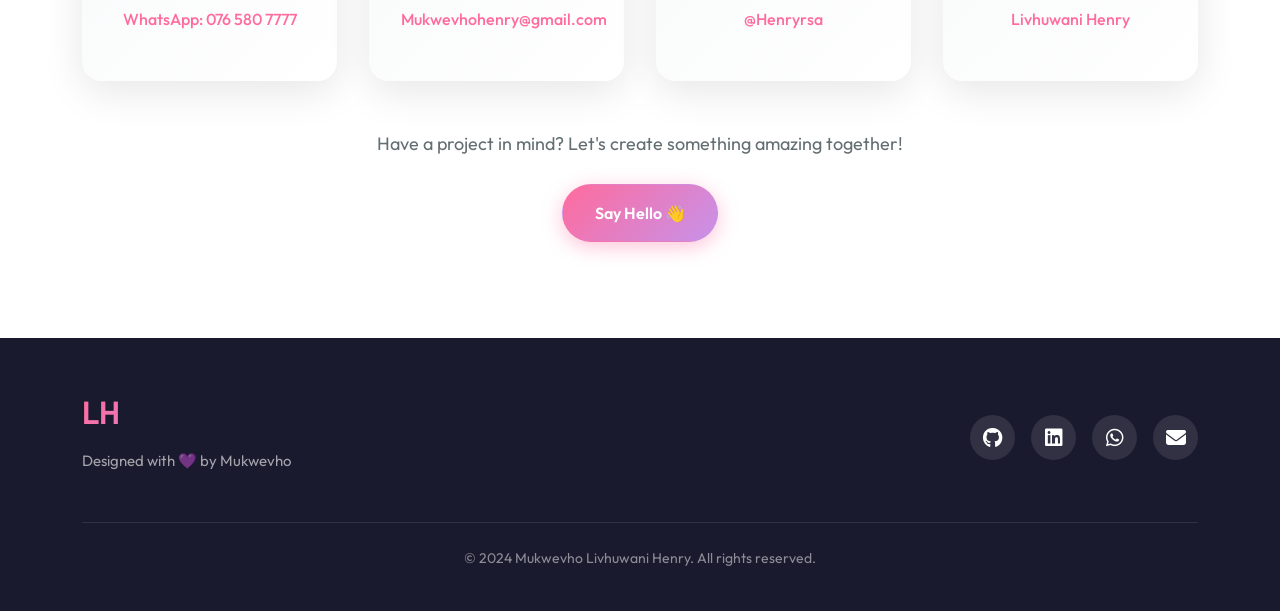
==== commit b50a63b4: "refactor: replace goblin with cursor orb and polish projects" ====
--- a/index.html
+++ b/index.html
@@ -83,9 +83,9 @@
             <div class="row">
                 <div class="col-lg-6">
                     <div class="about-image-wrapper">
-                        <div class="about-shape"></div>
-                        <div class="about-image-placeholder">
+                        <div class="about-panel">
                             <i class="fas fa-palette"></i>
+                            <span>UX/UI Design</span>
                         </div>
                     </div>
                 </div>
@@ -286,8 +286,8 @@
             <div class="projects-grid">
                 <div class="project-card">
                     <div class="project-image">
-                        <div class="project-placeholder" style="background: linear-gradient(135deg, #667eea 0%, #764ba2 100%);">
-                            <i class="fas fa-briefcase"></i>
+                        <div class="project-placeholder">
+                            <span class="project-icon"><i class="fas fa-briefcase"></i></span>
                             <span>applier-main</span>
                         </div>
                     </div>
@@ -305,8 +305,8 @@
                 
                 <div class="project-card">
                     <div class="project-image">
-                        <div class="project-placeholder" style="background: linear-gradient(135deg, #11998e 0%, #38ef7d 100%);">
-                            <i class="fas fa-language"></i>
+                        <div class="project-placeholder">
+                            <span class="project-icon"><i class="fas fa-language"></i></span>
                             <span>Flashcards</span>
                         </div>
                     </div>
@@ -323,8 +323,8 @@
                 
                 <div class="project-card">
                     <div class="project-image">
-                        <div class="project-placeholder" style="background: linear-gradient(135deg, #f093fb 0%, #f5576c 100%);">
-                            <i class="fas fa-wrench"></i>
+                        <div class="project-placeholder">
+                            <span class="project-icon"><i class="fas fa-wrench"></i></span>
                             <span>mech-finder</span>
                         </div>
                     </div>
@@ -341,8 +341,8 @@
                 
                 <div class="project-card">
                     <div class="project-image">
-                        <div class="project-placeholder" style="background: linear-gradient(135deg, #4facfe 0%, #00f2fe 100%);">
-                            <i class="fas fa-coffee"></i>
+                        <div class="project-placeholder">
+                            <span class="project-icon"><i class="fas fa-coffee"></i></span>
                             <span>champbucks</span>
                         </div>
                     </div>
@@ -360,8 +360,8 @@
                 
                 <div class="project-card">
                     <div class="project-image">
-                        <div class="project-placeholder" style="background: linear-gradient(135deg, #fa709a 0%, #fee140 100%);">
-                            <i class="fas fa-rocket"></i>
+                        <div class="project-placeholder">
+                            <span class="project-icon"><i class="fas fa-rocket"></i></span>
                             <span>goshaw</span>
                         </div>
                     </div>
@@ -379,8 +379,8 @@
                 
                 <div class="project-card">
                     <div class="project-image">
-                        <div class="project-placeholder" style="background: linear-gradient(135deg, #a8edea 0%, #fed6e3 100%);">
-                            <i class="fas fa-mobile"></i>
+                        <div class="project-placeholder">
+                            <span class="project-icon"><i class="fas fa-mobile"></i></span>
                             <span>applierapp</span>
                         </div>
                     </div>
@@ -447,28 +447,14 @@
         </div>
     </section>
 
-    <div class="goblin" aria-hidden="true">
-        <span class="goblin-shadow"></span>
-        <span class="goblin-body"></span>
-        <span class="goblin-head"></span>
-        <span class="goblin-eye goblin-eye-left"></span>
-        <span class="goblin-eye goblin-eye-right"></span>
-        <span class="goblin-arm"></span>
-        <span class="goblin-nails"></span>
-    </div>
+    <div class="cursor-orb" aria-hidden="true"></div>
 
     <div class="floating-actions" aria-label="Quick actions">
         <a href="#hero" class="floating-btn" aria-label="Back to top">
             <i class="fas fa-arrow-up"></i>
         </a>
-        <a href="https://wa.me/27765807777" target="_blank" rel="noopener noreferrer" class="floating-btn" aria-label="WhatsApp">
-            <i class="fab fa-whatsapp"></i>
-        </a>
-        <a href="https://github.com/Henryrsa" target="_blank" rel="noopener noreferrer" class="floating-btn" aria-label="GitHub">
-            <i class="fab fa-github"></i>
-        </a>
-        <a href="https://www.linkedin.com/in/livhuwani-henry-mukwevho-75aba8270/" target="_blank" rel="noopener noreferrer" class="floating-btn" aria-label="LinkedIn">
-            <i class="fab fa-linkedin"></i>
+        <a href="https://github.com/Henryrsa" target="_blank" rel="noopener noreferrer" class="floating-btn floating-cycle" aria-label="Open GitHub">
+            <i class="fab fa-github cycle-icon"></i>
         </a>
     </div>
 
--- a/style.css
+++ b/style.css
@@ -440,48 +440,37 @@
 .about-image-wrapper {
     position: relative;
     margin-bottom: 2rem;
-}
-
-.about-shape {
-    position: absolute;
-    top: -14px;
-    left: -14px;
-    width: calc(100% + 28px);
-    height: calc(100% + 28px);
-    background: var(--gradient-2);
-    border-radius: 30% 70% 70% 30% / 30% 30% 70% 70%;
-    animation: morph 8s ease-in-out infinite;
-    z-index: 0;
-    opacity: 0.7;
-}
-
-@keyframes morph {
-    0%, 100% {
-        border-radius: 30% 70% 70% 30% / 30% 30% 70% 70%;
-    }
-    50% {
-        border-radius: 70% 30% 30% 70% / 70% 70% 30% 30%;
-    }
-}
-
-.about-image-placeholder {
-    position: relative;
-    width: 100%;
-    padding-bottom: 100%;
     display: flex;
     align-items: center;
     justify-content: center;
-    background: linear-gradient(135deg, rgba(126, 232, 250, 0.2) 0%, rgba(199, 146, 234, 0.2) 100%);
-    border-radius: 30% 70% 70% 30% / 30% 30% 70% 70%;
-    overflow: hidden;
-    z-index: 1;
-}
-
-.about-image-placeholder i {
-    position: absolute;
-    font-size: 5rem;
+}
+
+.about-panel {
+    width: min(420px, 90%);
+    aspect-ratio: 4 / 5;
+    border-radius: 28px;
+    background: linear-gradient(135deg, rgba(126, 232, 250, 0.18) 0%, rgba(199, 146, 234, 0.18) 100%);
+    box-shadow: var(--shadow);
+    display: flex;
+    flex-direction: column;
+    align-items: center;
+    justify-content: center;
+    gap: 1rem;
+    border: 1px solid rgba(199, 146, 234, 0.2);
+}
+
+.about-panel i {
+    font-size: 3.5rem;
     color: var(--primary);
-    opacity: 0.5;
+    opacity: 0.85;
+}
+
+.about-panel span {
+    font-family: var(--font-heading);
+    font-size: 1.25rem;
+    font-weight: 600;
+    color: var(--text);
+    letter-spacing: 0.5px;
 }
 
 .about-content .section-title {
@@ -746,25 +735,49 @@
 
 .project-image {
     height: 200px;
-    background: linear-gradient(135deg, var(--accent) 0%, var(--secondary) 100%);
+    background: #f4f5f7;
+    border: 1px solid rgba(26, 26, 46, 0.08);
     display: flex;
     align-items: center;
     justify-content: center;
     position: relative;
     overflow: hidden;
+    box-shadow: inset 0 0 0 1px rgba(255, 255, 255, 0.6);
+}
+
+.project-image::before {
+    content: '';
+    position: absolute;
+    top: 0;
+    left: 0;
+    right: 0;
+    height: 4px;
+    background: var(--gradient-2);
+    opacity: 0.8;
 }
 
 .project-placeholder {
     display: flex;
     flex-direction: column;
     align-items: center;
-    gap: 0.5rem;
-    color: white;
+    gap: 0.75rem;
+    color: var(--text);
     z-index: 1;
-}
-
-.project-placeholder i {
-    font-size: 3rem;
+    text-align: center;
+}
+
+.project-icon {
+    width: 56px;
+    height: 56px;
+    border-radius: 18px;
+    display: flex;
+    align-items: center;
+    justify-content: center;
+}
+
+.project-icon i {
+    font-size: 2.4rem;
+    line-height: 1;
 }
 
 .project-placeholder span {
@@ -772,6 +785,7 @@
     text-transform: uppercase;
     letter-spacing: 2px;
     font-size: 0.75rem;
+    color: var(--text-light);
 }
 
 .project-card.coming-soon .project-image {
@@ -1264,11 +1278,9 @@
         transform: none;
     }
 
-    .goblin {
-        width: 70px;
-        height: 70px;
-        left: 0;
-        top: 0;
+    .cursor-orb {
+        width: 110px;
+        height: 110px;
     }
 }
 
@@ -1344,10 +1356,6 @@
         transform: none;
         pointer-events: auto;
     }
-
-    .goblin {
-        display: none;
-    }
 }
 
 .floating-actions.visible {
@@ -1371,6 +1379,20 @@
     transition: all 0.3s ease;
 }
 
+.floating-cycle {
+    position: relative;
+    animation: pulse 2.8s ease-in-out infinite;
+}
+
+.floating-cycle .cycle-icon {
+    transition: opacity 0.25s ease, transform 0.25s ease;
+}
+
+.floating-cycle.cycle-fade .cycle-icon {
+    opacity: 0;
+    transform: translateY(6px);
+}
+
 .floating-btn:hover {
     background: var(--gradient-1);
     color: white;
@@ -1382,167 +1404,21 @@
     outline-offset: 4px;
 }
 
-/* Goblin */
-.goblin {
+/* Cursor Orb */
+.cursor-orb {
     position: fixed;
-    width: 90px;
-    height: 90px;
+    width: 140px;
+    height: 140px;
     left: 0;
     top: 0;
+    border-radius: 50%;
     pointer-events: none;
     z-index: 998;
+    background: radial-gradient(circle at 30% 30%, rgba(255, 107, 157, 0.35), rgba(126, 232, 250, 0.25) 55%, rgba(255, 255, 255, 0) 70%);
+    filter: blur(6px);
+    opacity: 0.8;
     transform: translate3d(0, 0, 0);
-    transform-origin: center;
-}
-
-.goblin-shadow {
-    position: absolute;
-    width: 60px;
-    height: 16px;
-    left: 15px;
-    bottom: 6px;
-    background: rgba(26, 26, 46, 0.2);
-    border-radius: 50%;
-    filter: blur(4px);
-}
-
-.goblin-body {
-    position: absolute;
-    width: 56px;
-    height: 42px;
-    left: 18px;
-    bottom: 18px;
-    background: #6bbf4e;
-    border-radius: 18px 18px 16px 16px;
-    box-shadow: inset 0 -6px 0 rgba(0, 0, 0, 0.12);
-    animation: goblin-float 2.6s ease-in-out infinite;
-}
-
-.goblin-head {
-    position: absolute;
-    width: 54px;
-    height: 50px;
-    left: 18px;
-    bottom: 46px;
-    background: #7ed85d;
-    border-radius: 20px 20px 18px 18px;
-    box-shadow: inset 0 -6px 0 rgba(0, 0, 0, 0.12);
-    animation: goblin-float 2.6s ease-in-out infinite;
-}
-
-.goblin-head::before,
-.goblin-head::after {
-    content: '';
-    position: absolute;
-    width: 14px;
-    height: 14px;
-    background: #7ed85d;
-    border-radius: 4px;
-    top: 8px;
-}
-
-.goblin-head::before {
-    left: -6px;
-    transform: rotate(-10deg);
-}
-
-.goblin-head::after {
-    right: -6px;
-    transform: rotate(10deg);
-}
-
-.goblin-eye {
-    position: absolute;
-    width: 8px;
-    height: 12px;
-    background: white;
-    border-radius: 50%;
-    bottom: 70px;
-}
-
-.goblin-eye::after {
-    content: '';
-    position: absolute;
-    width: 4px;
-    height: 4px;
-    background: #1a1a2e;
-    border-radius: 50%;
-    top: 4px;
-    left: 2px;
-}
-
-.goblin-eye-left {
-    left: 32px;
-}
-
-.goblin-eye-right {
-    right: 32px;
-}
-
-.goblin-arm {
-    position: absolute;
-    width: 22px;
-    height: 32px;
-    right: 10px;
-    bottom: 34px;
-    background: #5aa93f;
-    border-radius: 12px;
-    transform-origin: top left;
-}
-
-.goblin-nails {
-    position: absolute;
-    width: 30px;
-    height: 6px;
-    right: -6px;
-    bottom: 44px;
-    background: linear-gradient(90deg, rgba(255, 255, 255, 0.85), rgba(255, 255, 255, 0));
-    border-radius: 999px;
-    opacity: 0;
-}
-
-.goblin.attack .goblin-arm {
-    animation: goblin-swipe 0.35s ease;
-}
-
-.goblin.attack .goblin-nails {
-    animation: goblin-slash 0.35s ease;
-}
-
-@keyframes goblin-float {
-    0%, 100% {
-        transform: translateY(0);
-    }
-    50% {
-        transform: translateY(-6px);
-    }
-}
-
-@keyframes goblin-swipe {
-    0% {
-        transform: rotate(0deg);
-    }
-    40% {
-        transform: rotate(-55deg);
-    }
-    100% {
-        transform: rotate(0deg);
-    }
-}
-
-@keyframes goblin-slash {
-    0% {
-        opacity: 0;
-        transform: translateX(0);
-    }
-    30% {
-        opacity: 1;
-        transform: translateX(6px);
-    }
-    100% {
-        opacity: 0;
-        transform: translateX(12px);
-    }
+    transition: opacity 0.3s ease;
 }
 
 @media (prefers-reduced-motion: reduce) {
@@ -1565,17 +1441,11 @@
         transform: none;
     }
 
-    .goblin {
-        animation: none;
-        right: 24px;
-        bottom: 24px;
-        left: auto;
-        top: auto;
-        transform: none;
-    }
-
-    .goblin-body,
-    .goblin-head {
+    .cursor-orb {
+        display: none;
+    }
+
+    .floating-cycle {
         animation: none;
     }
 }
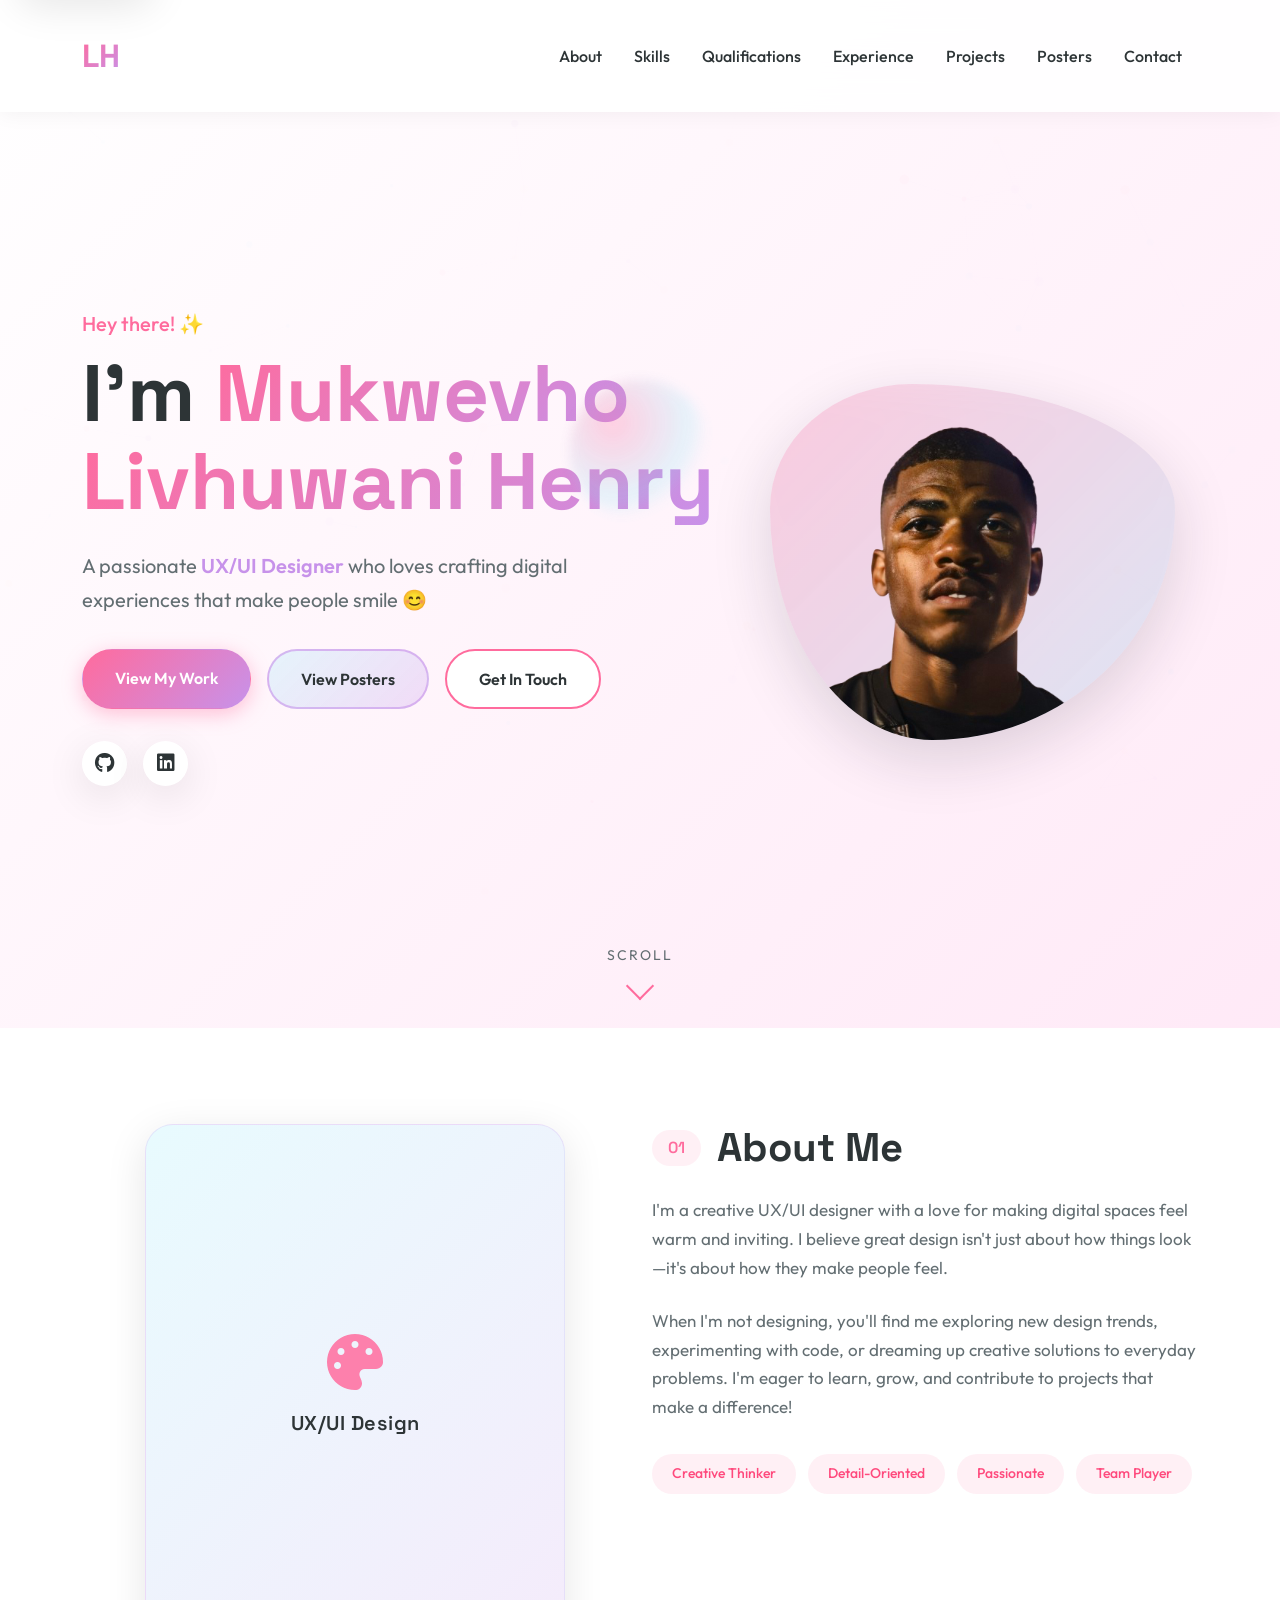
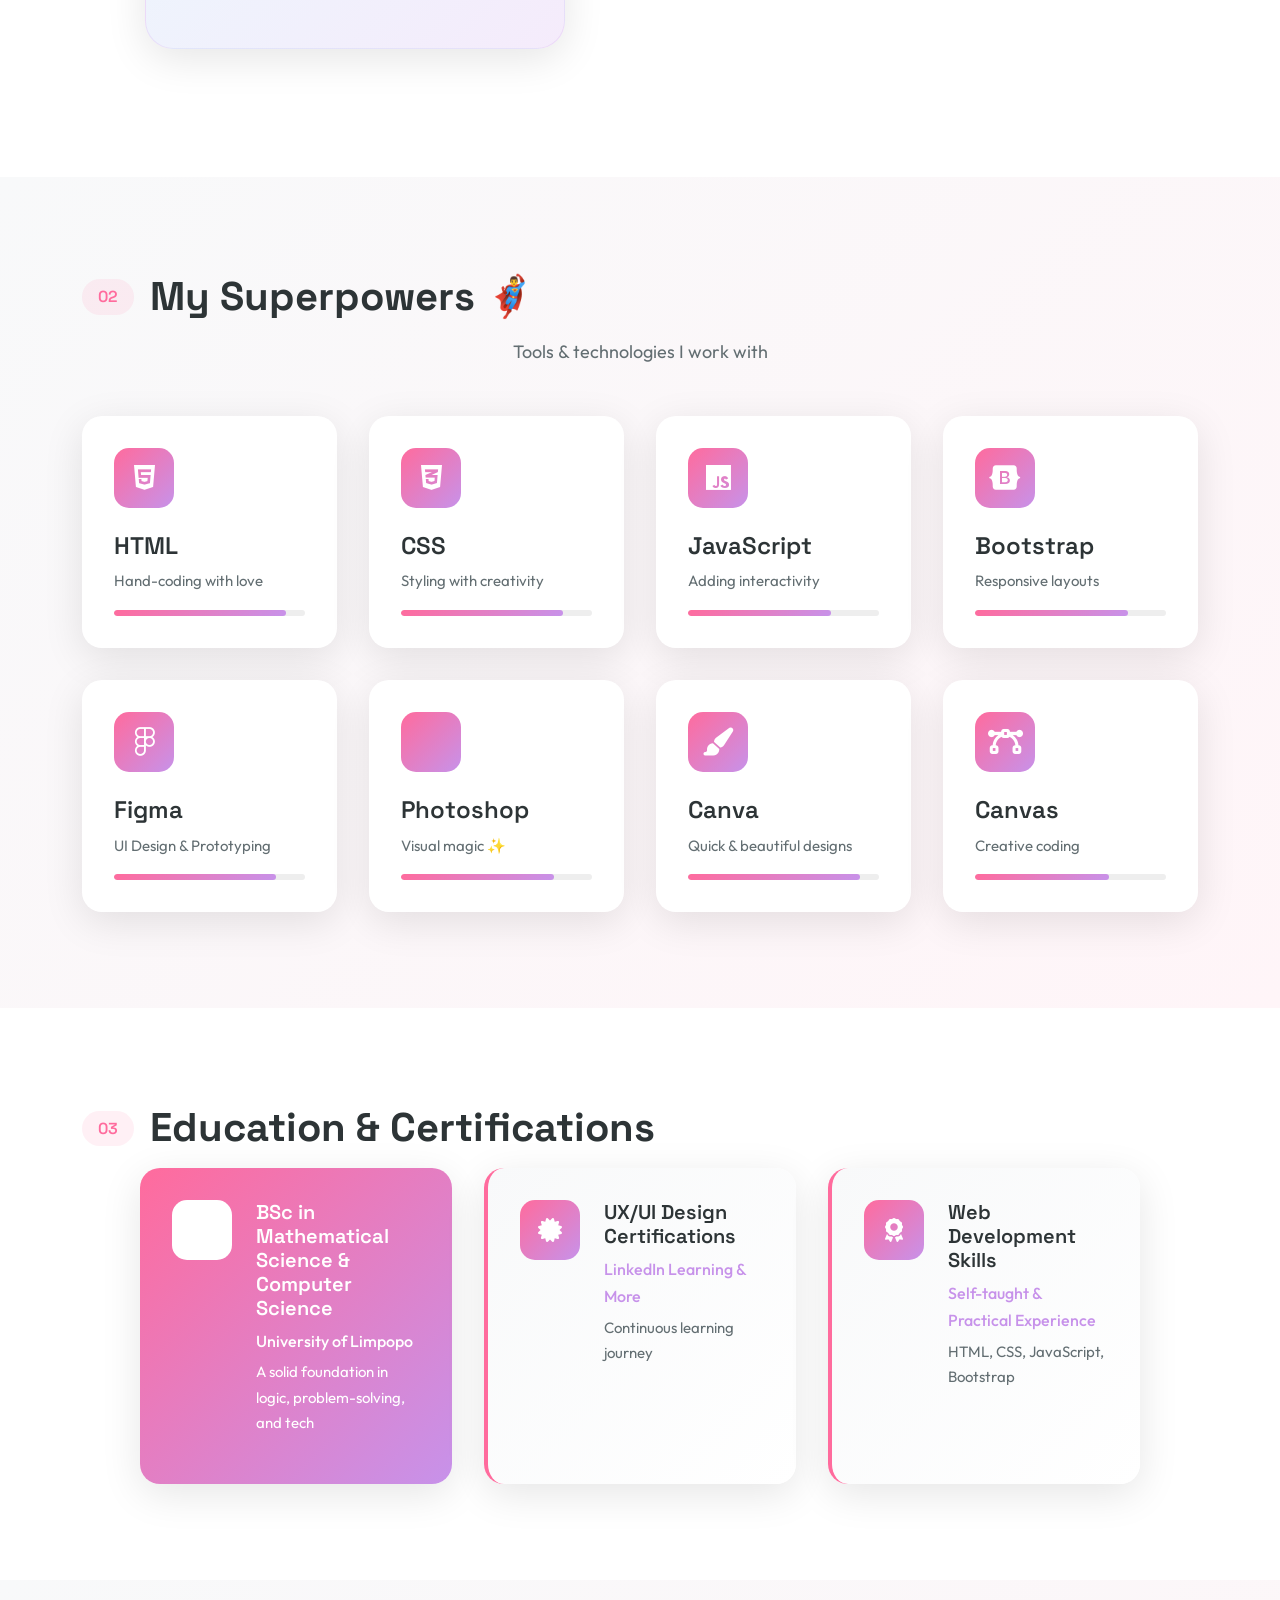
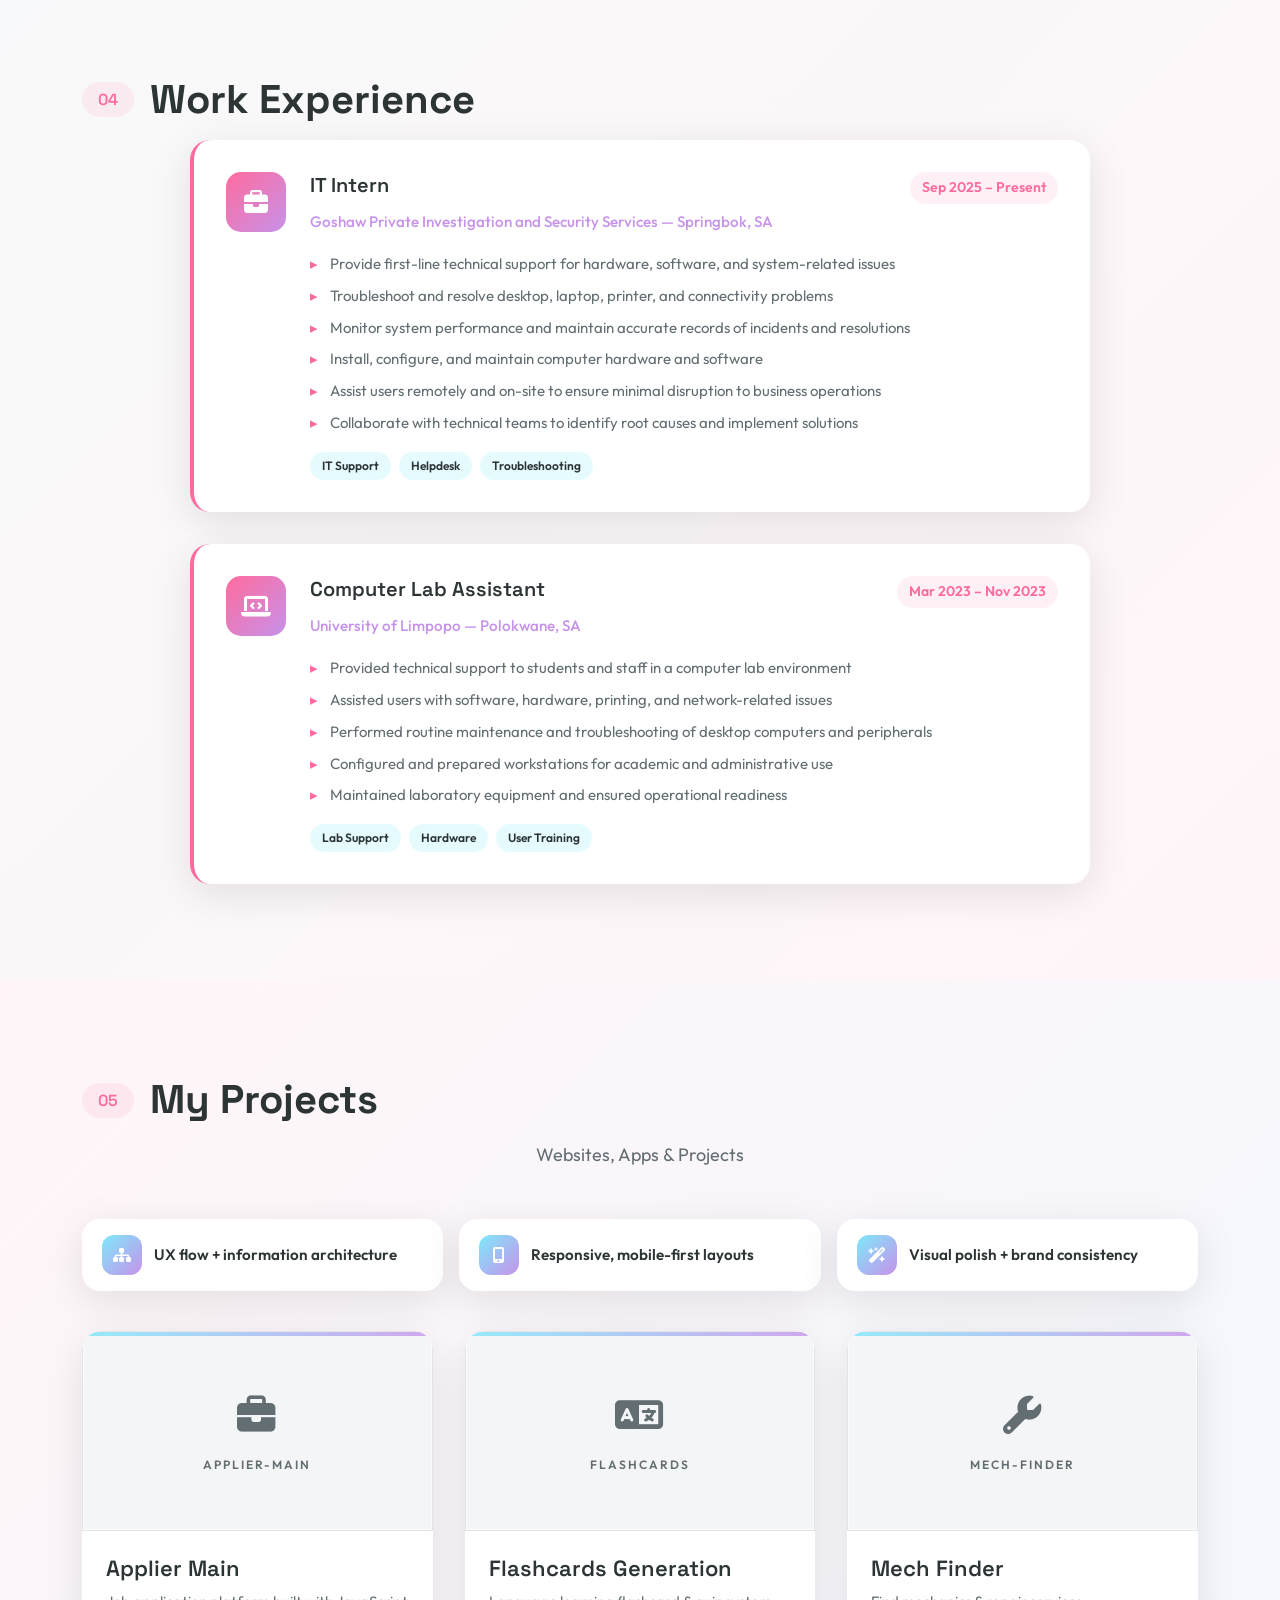
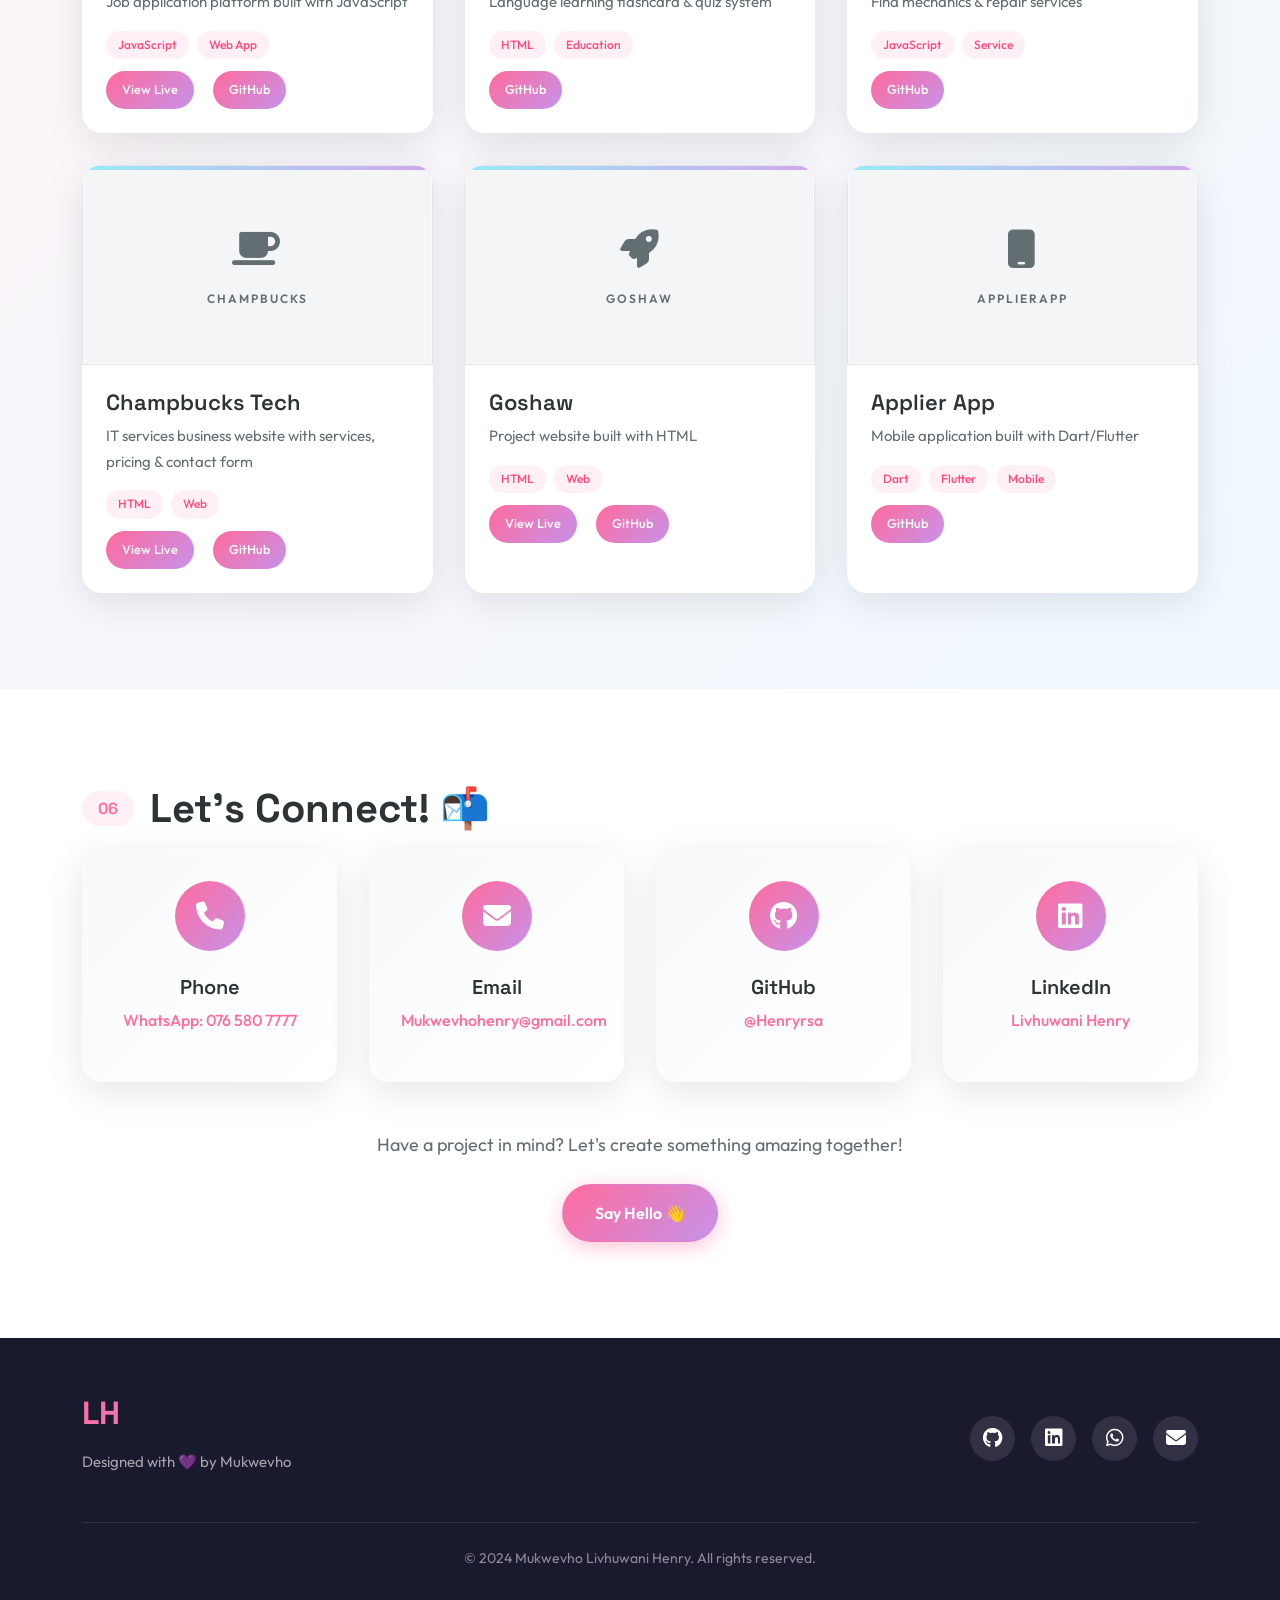
==== commit 1a17ac95: "feat: add work experience section to portfolio" ====
--- a/index.html
+++ b/index.html
@@ -28,6 +28,7 @@
                     <li class="nav-item"><a class="nav-link" href="#about">About</a></li>
                     <li class="nav-item"><a class="nav-link" href="#skills">Skills</a></li>
                     <li class="nav-item"><a class="nav-link" href="#qualifications">Qualifications</a></li>
+                    <li class="nav-item"><a class="nav-link" href="#experience">Experience</a></li>
                     <li class="nav-item"><a class="nav-link" href="#projects">Projects</a></li>
                     <li class="nav-item"><a class="nav-link" href="posters.html">Posters</a></li>
                     <li class="nav-item"><a class="nav-link" href="#contact">Contact</a></li>
@@ -261,10 +262,60 @@
         </div>
     </section>
 
-    <section id="projects" class="projects-section">
+    <section id="experience" class="experience-section">
         <div class="container">
             <h2 class="section-title text-center">
                 <span class="title-number">04</span>
+                Work Experience
+            </h2>
+
+            <div class="experience-wrapper">
+                <div class="experience-card">
+                    <div class="exp-icon"><i class="fas fa-briefcase"></i></div>
+                    <div class="exp-content">
+                        <div class="exp-header">
+                            <h3>IT Intern</h3>
+                            <span class="exp-date">Sep 2025 – Present</span>
+                        </div>
+                        <p class="exp-company">Goshaw Private Investigation and Security Services — Springbok, SA</p>
+                        <ul class="exp-duties">
+                            <li>Provide first-line technical support for hardware, software, and system-related issues</li>
+                            <li>Troubleshoot and resolve desktop, laptop, printer, and connectivity problems</li>
+                            <li>Monitor system performance and maintain accurate records of incidents and resolutions</li>
+                            <li>Install, configure, and maintain computer hardware and software</li>
+                            <li>Assist users remotely and on-site to ensure minimal disruption to business operations</li>
+                            <li>Collaborate with technical teams to identify root causes and implement solutions</li>
+                        </ul>
+                        <div class="exp-tags"><span>IT Support</span><span>Helpdesk</span><span>Troubleshooting</span></div>
+                    </div>
+                </div>
+
+                <div class="experience-card">
+                    <div class="exp-icon"><i class="fas fa-laptop-code"></i></div>
+                    <div class="exp-content">
+                        <div class="exp-header">
+                            <h3>Computer Lab Assistant</h3>
+                            <span class="exp-date">Mar 2023 – Nov 2023</span>
+                        </div>
+                        <p class="exp-company">University of Limpopo — Polokwane, SA</p>
+                        <ul class="exp-duties">
+                            <li>Provided technical support to students and staff in a computer lab environment</li>
+                            <li>Assisted users with software, hardware, printing, and network-related issues</li>
+                            <li>Performed routine maintenance and troubleshooting of desktop computers and peripherals</li>
+                            <li>Configured and prepared workstations for academic and administrative use</li>
+                            <li>Maintained laboratory equipment and ensured operational readiness</li>
+                        </ul>
+                        <div class="exp-tags"><span>Lab Support</span><span>Hardware</span><span>User Training</span></div>
+                    </div>
+                </div>
+            </div>
+        </div>
+    </section>
+
+    <section id="projects" class="projects-section">
+        <div class="container">
+            <h2 class="section-title text-center">
+                <span class="title-number">05</span>
                 My Projects
             </h2>
             <p class="section-subtitle text-center">Websites, Apps & Projects</p>
@@ -402,7 +453,7 @@
     <section id="contact" class="contact-section">
         <div class="container">
             <h2 class="section-title text-center">
-                <span class="title-number">05</span>
+                <span class="title-number">06</span>
                 Let's Connect! 📬
             </h2>
             
--- a/style.css
+++ b/style.css
@@ -675,6 +675,122 @@
     font-size: 0.9375rem;
 }
 
+/* Experience Section */
+.experience-section {
+    background: linear-gradient(135deg, #f8f9fa 0%, #fff5f8 100%);
+}
+
+.experience-wrapper {
+    display: flex;
+    flex-direction: column;
+    gap: 2rem;
+    max-width: 900px;
+    margin: 0 auto;
+}
+
+.experience-card {
+    background: white;
+    padding: 2rem;
+    border-radius: 20px;
+    display: flex;
+    gap: 1.5rem;
+    box-shadow: var(--shadow);
+    transition: all 0.3s ease;
+    border-left: 4px solid var(--primary);
+}
+
+.experience-card:hover {
+    transform: translateX(10px);
+    box-shadow: var(--shadow-hover);
+}
+
+.exp-icon {
+    width: 60px;
+    height: 60px;
+    min-width: 60px;
+    background: var(--gradient-1);
+    border-radius: 15px;
+    display: flex;
+    align-items: center;
+    justify-content: center;
+}
+
+.exp-icon i {
+    font-size: 1.5rem;
+    color: white;
+}
+
+.exp-content {
+    flex: 1;
+}
+
+.exp-header {
+    display: flex;
+    justify-content: space-between;
+    align-items: baseline;
+    flex-wrap: wrap;
+    gap: 0.5rem;
+    margin-bottom: 0.25rem;
+}
+
+.exp-header h3 {
+    font-family: var(--font-heading);
+    font-size: 1.25rem;
+    font-weight: 600;
+}
+
+.exp-date {
+    font-size: 0.875rem;
+    color: var(--primary);
+    font-weight: 600;
+    background: rgba(255, 107, 157, 0.1);
+    padding: 0.25rem 0.75rem;
+    border-radius: 20px;
+}
+
+.exp-company {
+    color: var(--secondary);
+    font-weight: 500;
+    margin-bottom: 1rem;
+    font-size: 0.95rem;
+}
+
+.exp-duties {
+    list-style: none;
+    padding: 0;
+    margin: 0 0 1rem;
+}
+
+.exp-duties li {
+    position: relative;
+    padding-left: 1.25rem;
+    margin-bottom: 0.4rem;
+    color: var(--text-light);
+    font-size: 0.9375rem;
+}
+
+.exp-duties li::before {
+    content: '▸';
+    position: absolute;
+    left: 0;
+    color: var(--primary);
+}
+
+.exp-tags {
+    display: flex;
+    flex-wrap: wrap;
+    gap: 0.5rem;
+}
+
+.exp-tags span {
+    padding: 0.25rem 0.75rem;
+    border-radius: 999px;
+    background: rgba(126, 232, 250, 0.2);
+    color: var(--text);
+    font-size: 0.75rem;
+    font-weight: 600;
+}
+
 /* Projects Section */
 .projects-section {
     background: linear-gradient(135deg, #fff5f8 0%, #f0f9ff 100%);
@@ -1322,6 +1438,28 @@
     .qualification-card .edu-icon,
     .qualification-card .cert-icon {
         margin: 0 auto;
+    }
+
+    .experience-card {
+        flex-direction: column;
+        text-align: center;
+    }
+
+    .exp-icon {
+        margin: 0 auto;
+    }
+
+    .exp-header {
+        flex-direction: column;
+        align-items: center;
+    }
+
+    .exp-duties li {
+        text-align: left;
+    }
+
+    .exp-tags {
+        justify-content: center;
     }
 
     .project-highlights {
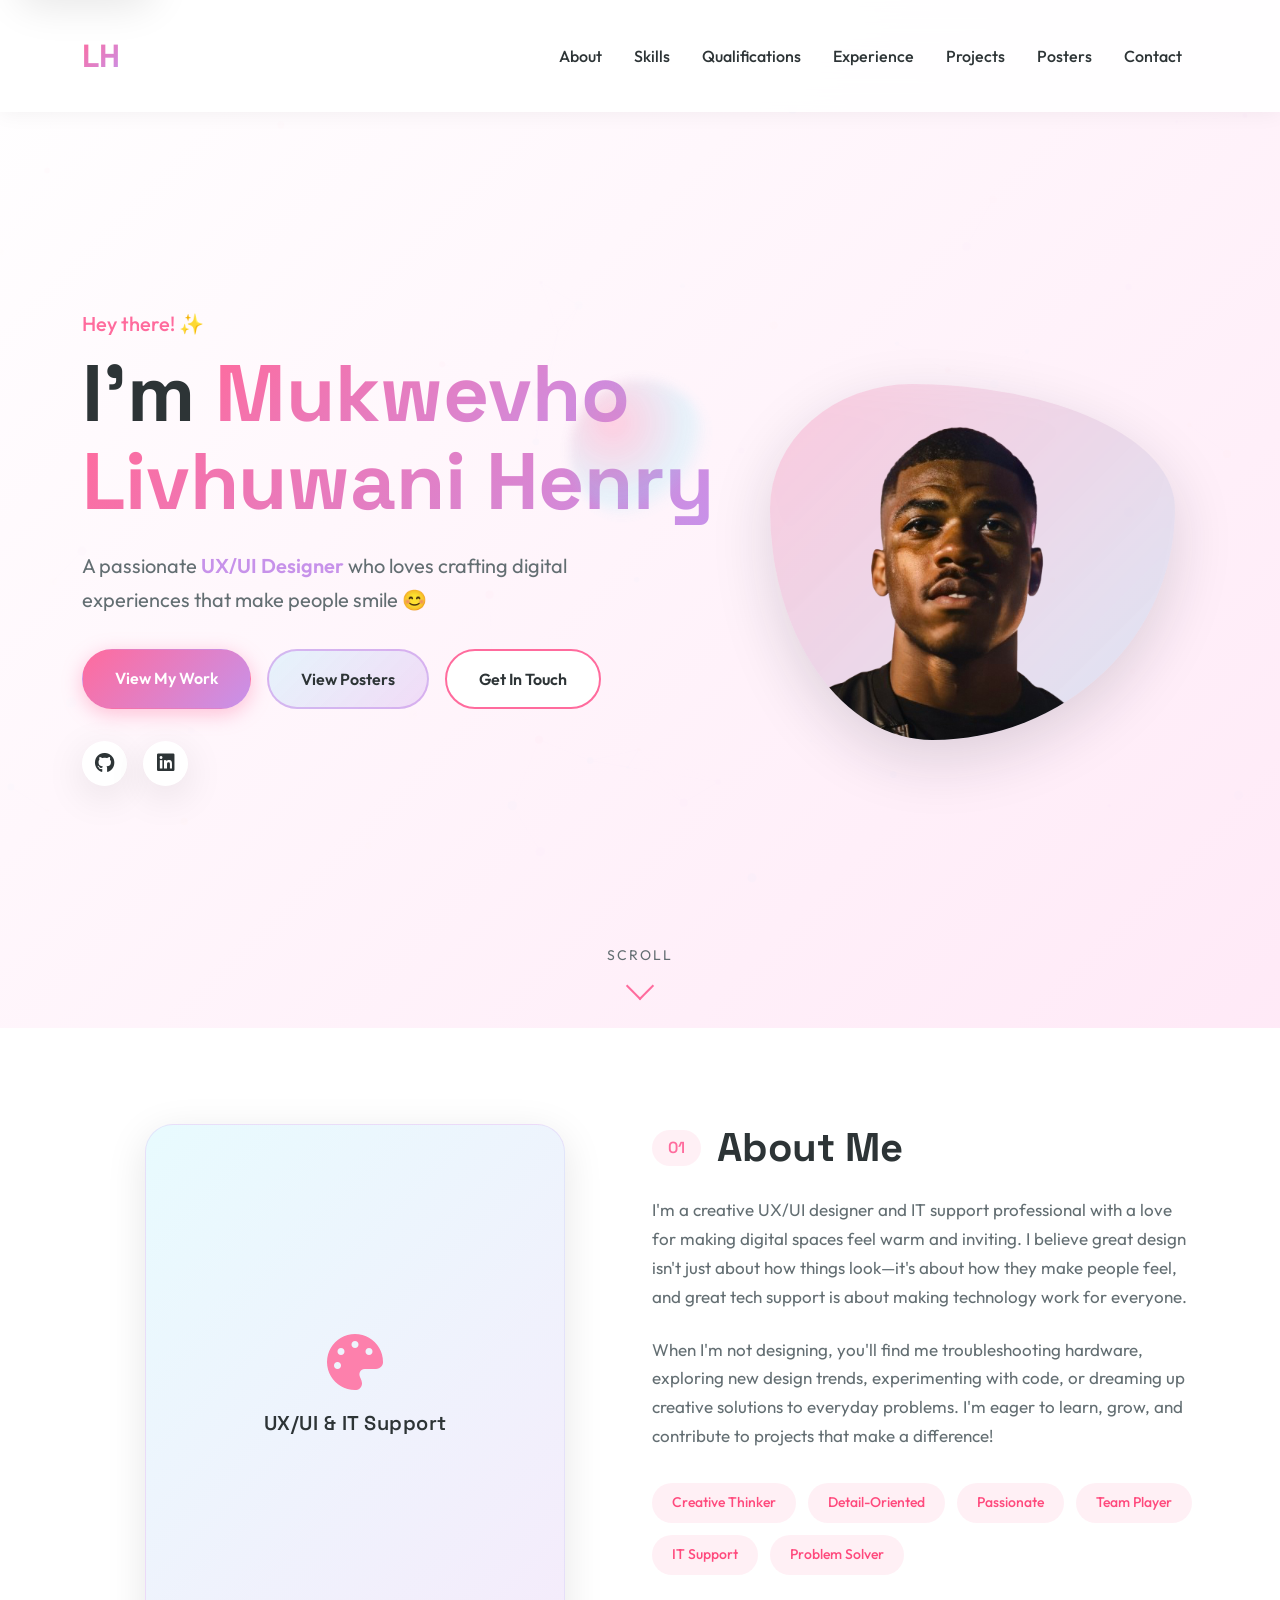
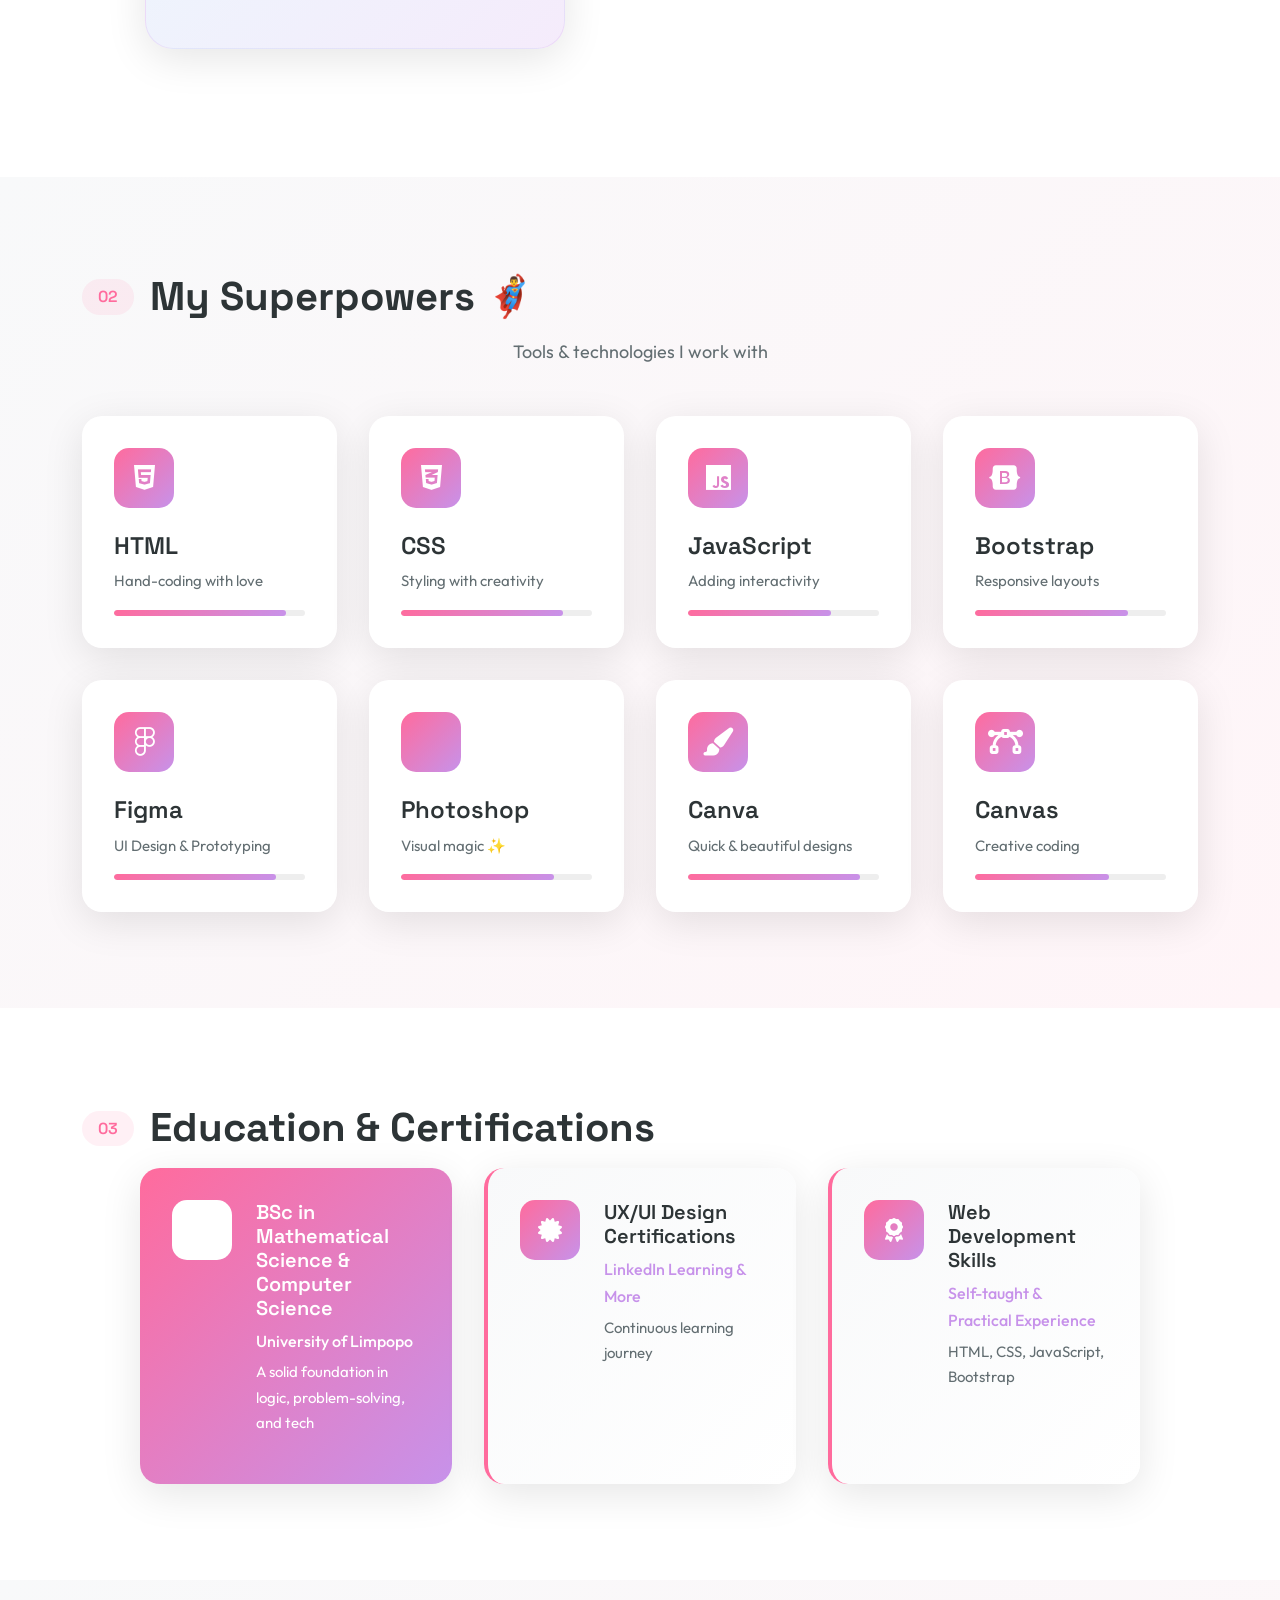
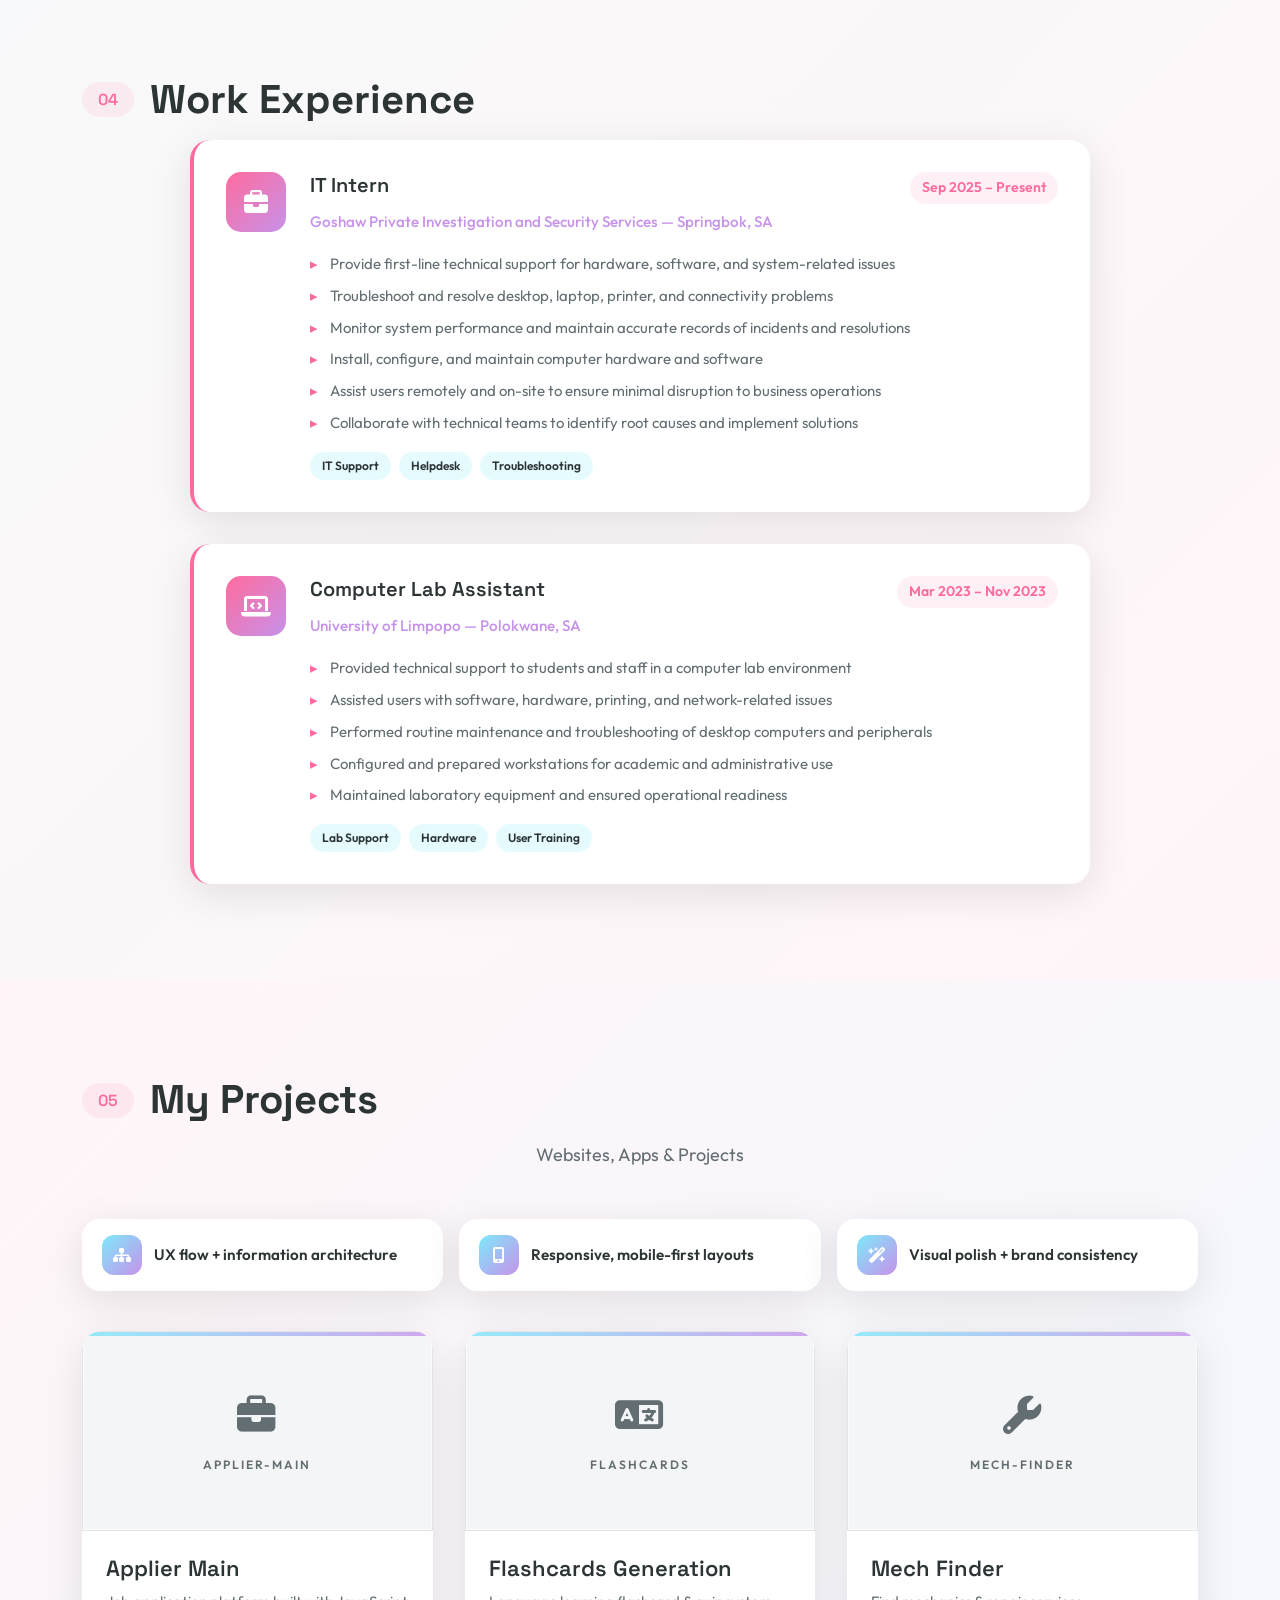
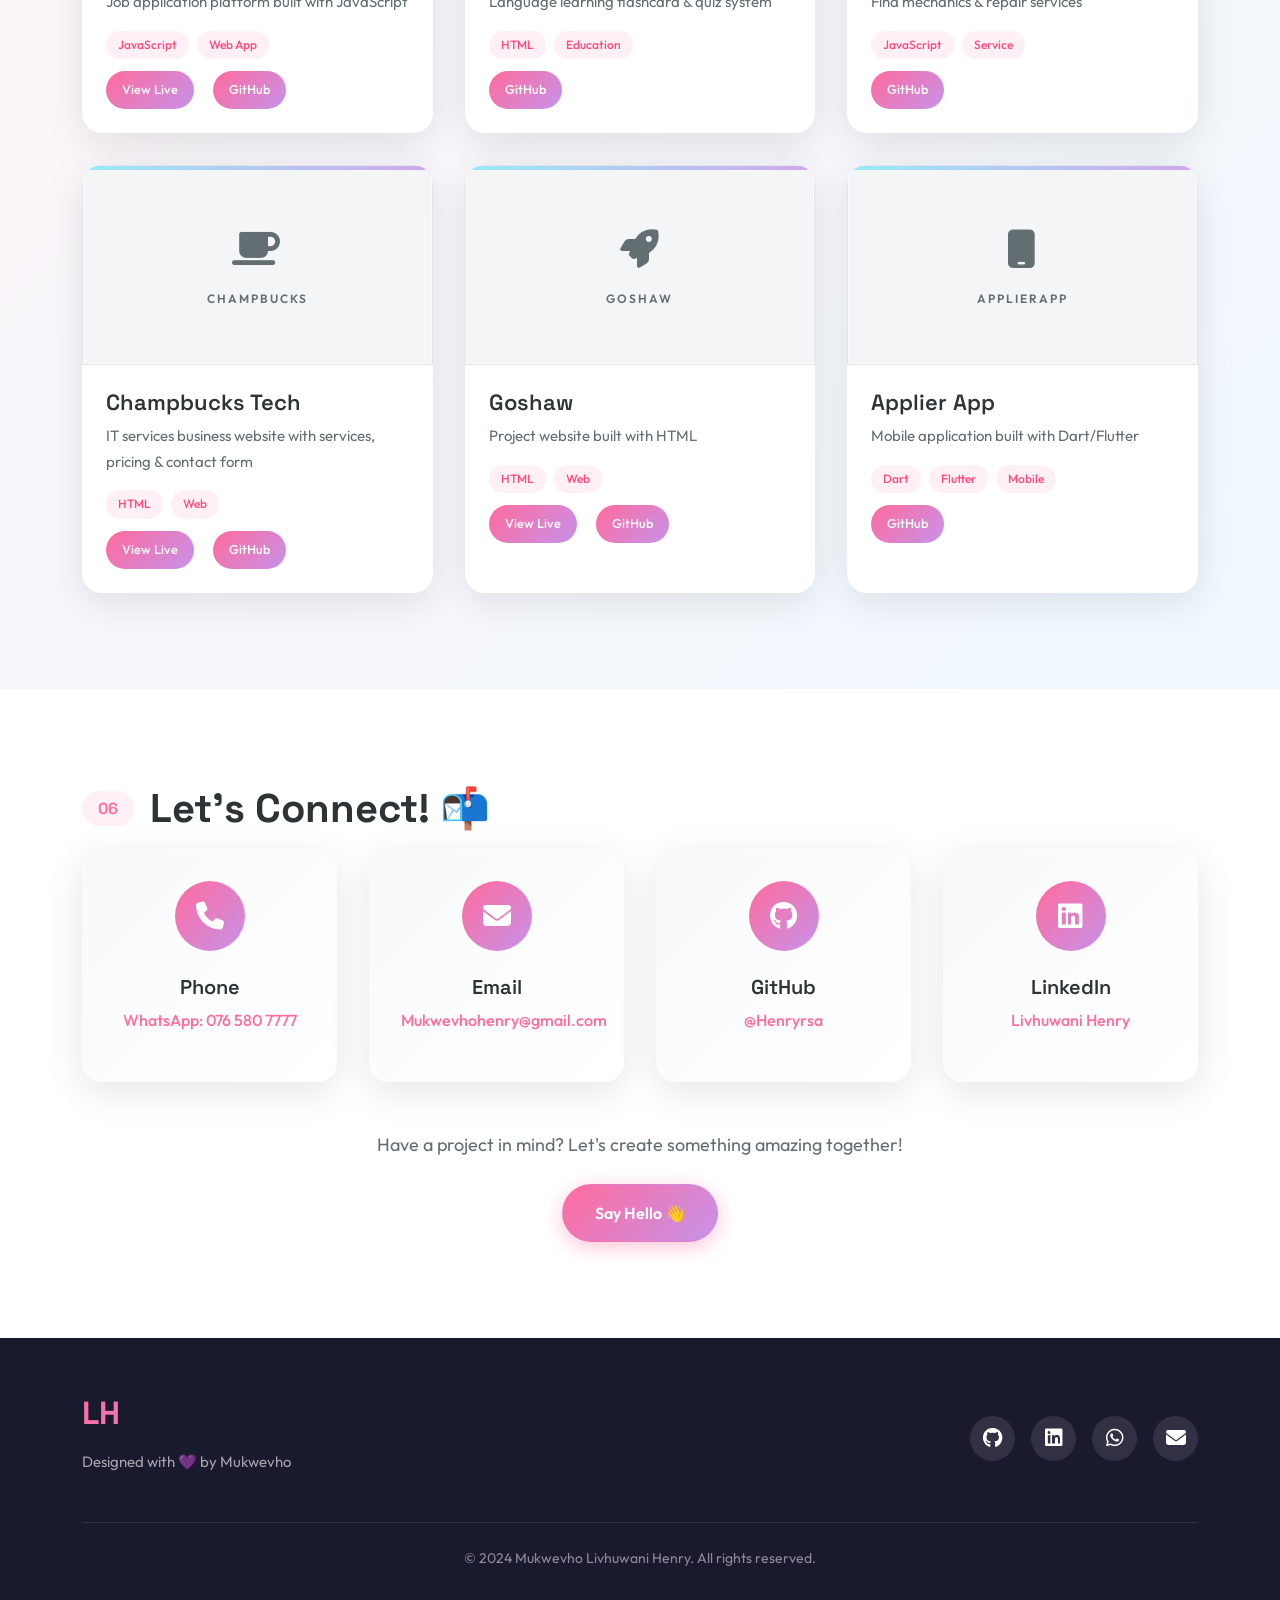
==== commit 48f806eb: "feat: add IT Support to About Me section" ====
--- a/index.html
+++ b/index.html
@@ -86,7 +86,7 @@
                     <div class="about-image-wrapper">
                         <div class="about-panel">
                             <i class="fas fa-palette"></i>
-                            <span>UX/UI Design</span>
+                            <span>UX/UI & IT Support</span>
                         </div>
                     </div>
                 </div>
@@ -97,13 +97,13 @@
                             About Me
                         </h2>
                         <p class="about-text">
-                            I'm a creative UX/UI designer with a love for making digital spaces feel 
+                            I'm a creative UX/UI designer and IT support professional with a love for making digital spaces feel 
                             warm and inviting. I believe great design isn't just about how things look—it's 
-                            about how they make people feel.
+                            about how they make people feel, and great tech support is about making technology work for everyone.
                         </p>
                         <p class="about-text">
-                            When I'm not designing, you'll find me exploring new design trends, 
-                            experimenting with code, or dreaming up creative solutions to everyday problems. 
+                            When I'm not designing, you'll find me troubleshooting hardware, exploring 
+                            new design trends, experimenting with code, or dreaming up creative solutions to everyday problems. 
                             I'm eager to learn, grow, and contribute to projects that make a difference!
                         </p>
                         <div class="about-tags">
@@ -111,6 +111,8 @@
                             <span class="tag">Detail-Oriented</span>
                             <span class="tag">Passionate</span>
                             <span class="tag">Team Player</span>
+                            <span class="tag">IT Support</span>
+                            <span class="tag">Problem Solver</span>
                         </div>
                     </div>
                 </div>
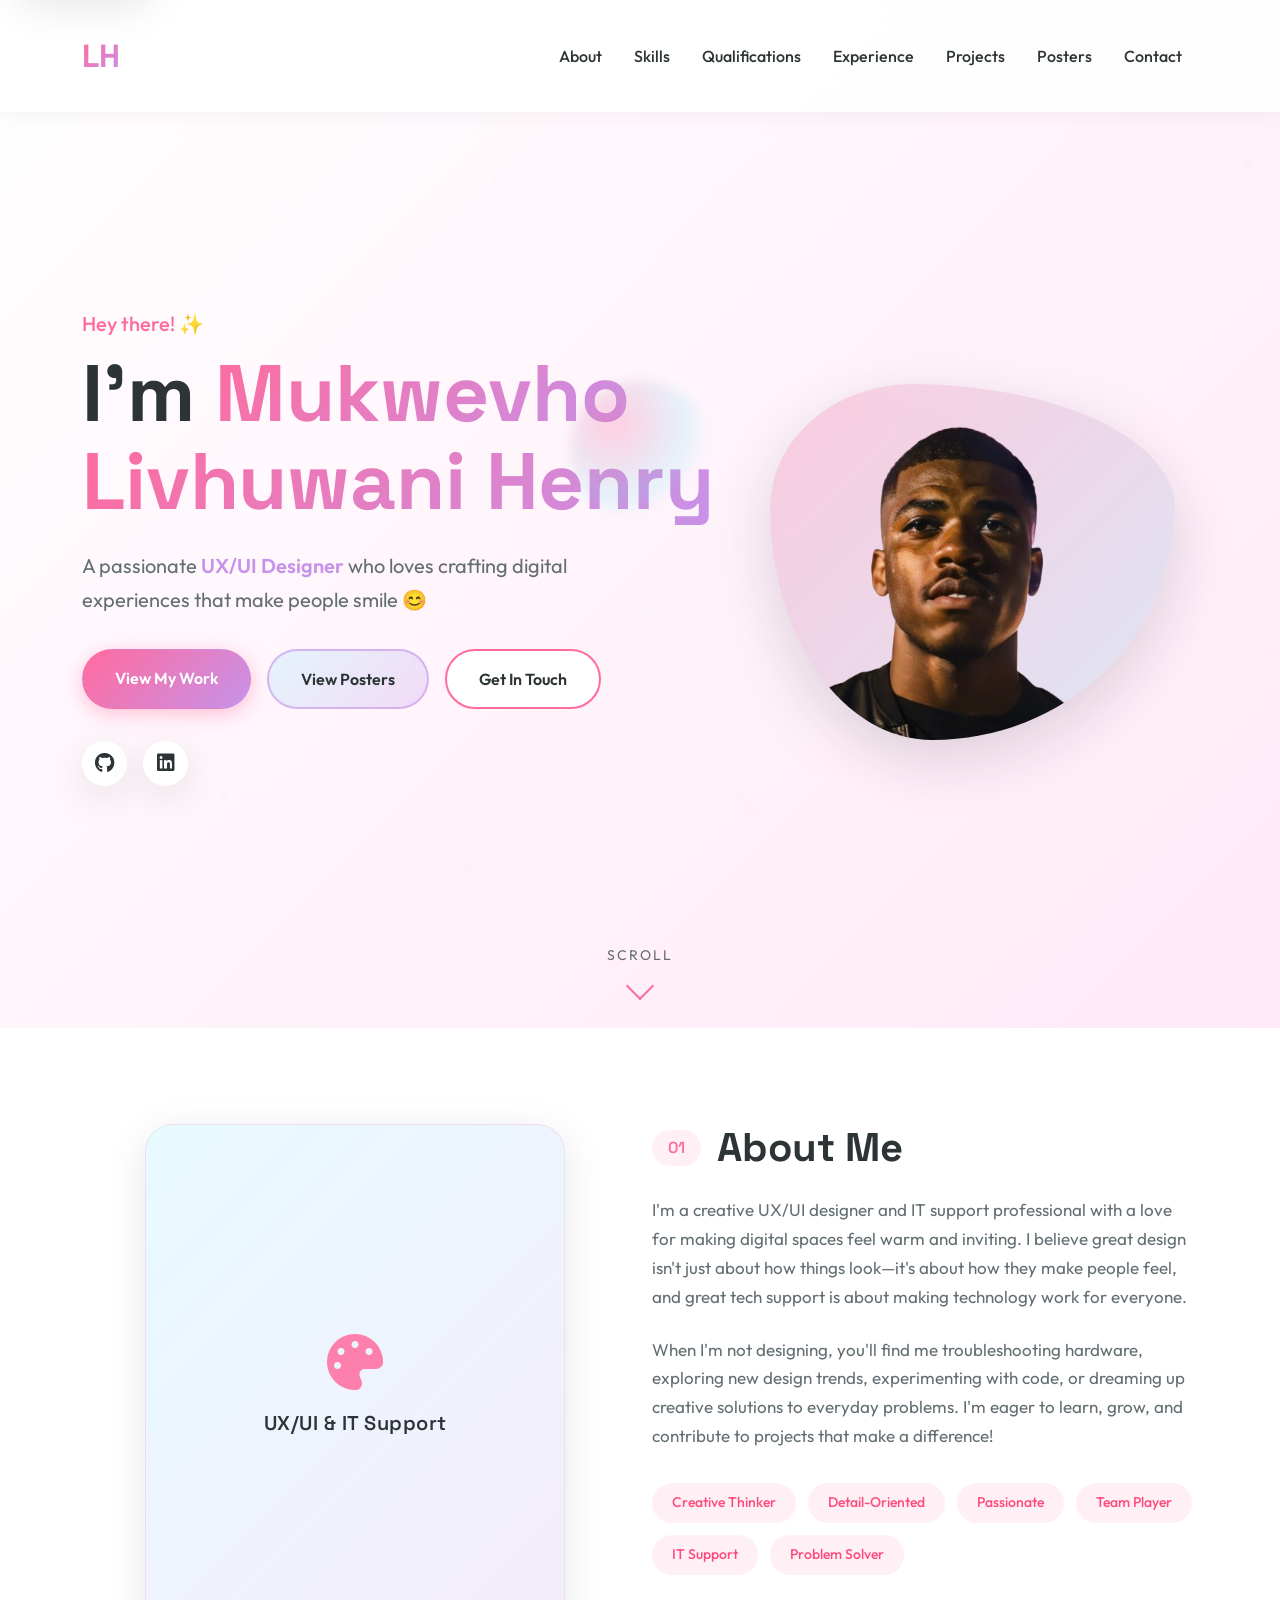
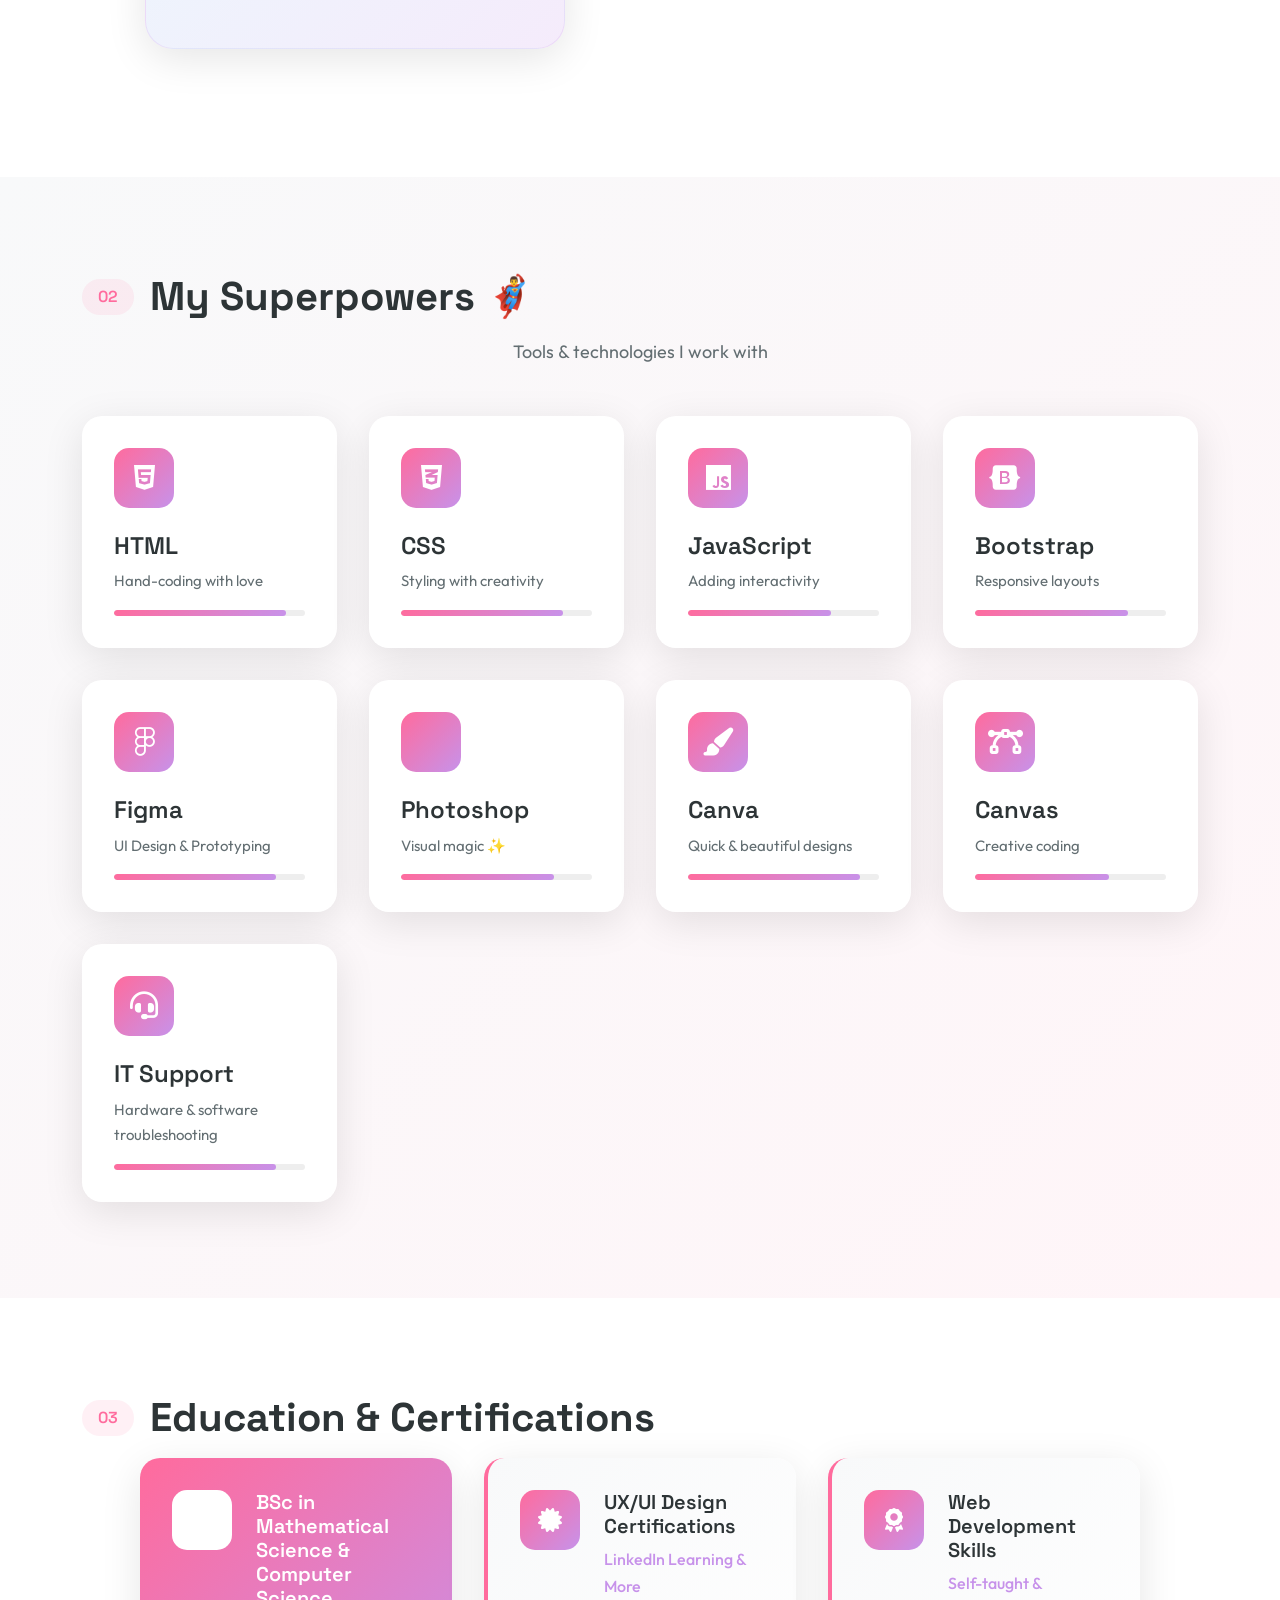
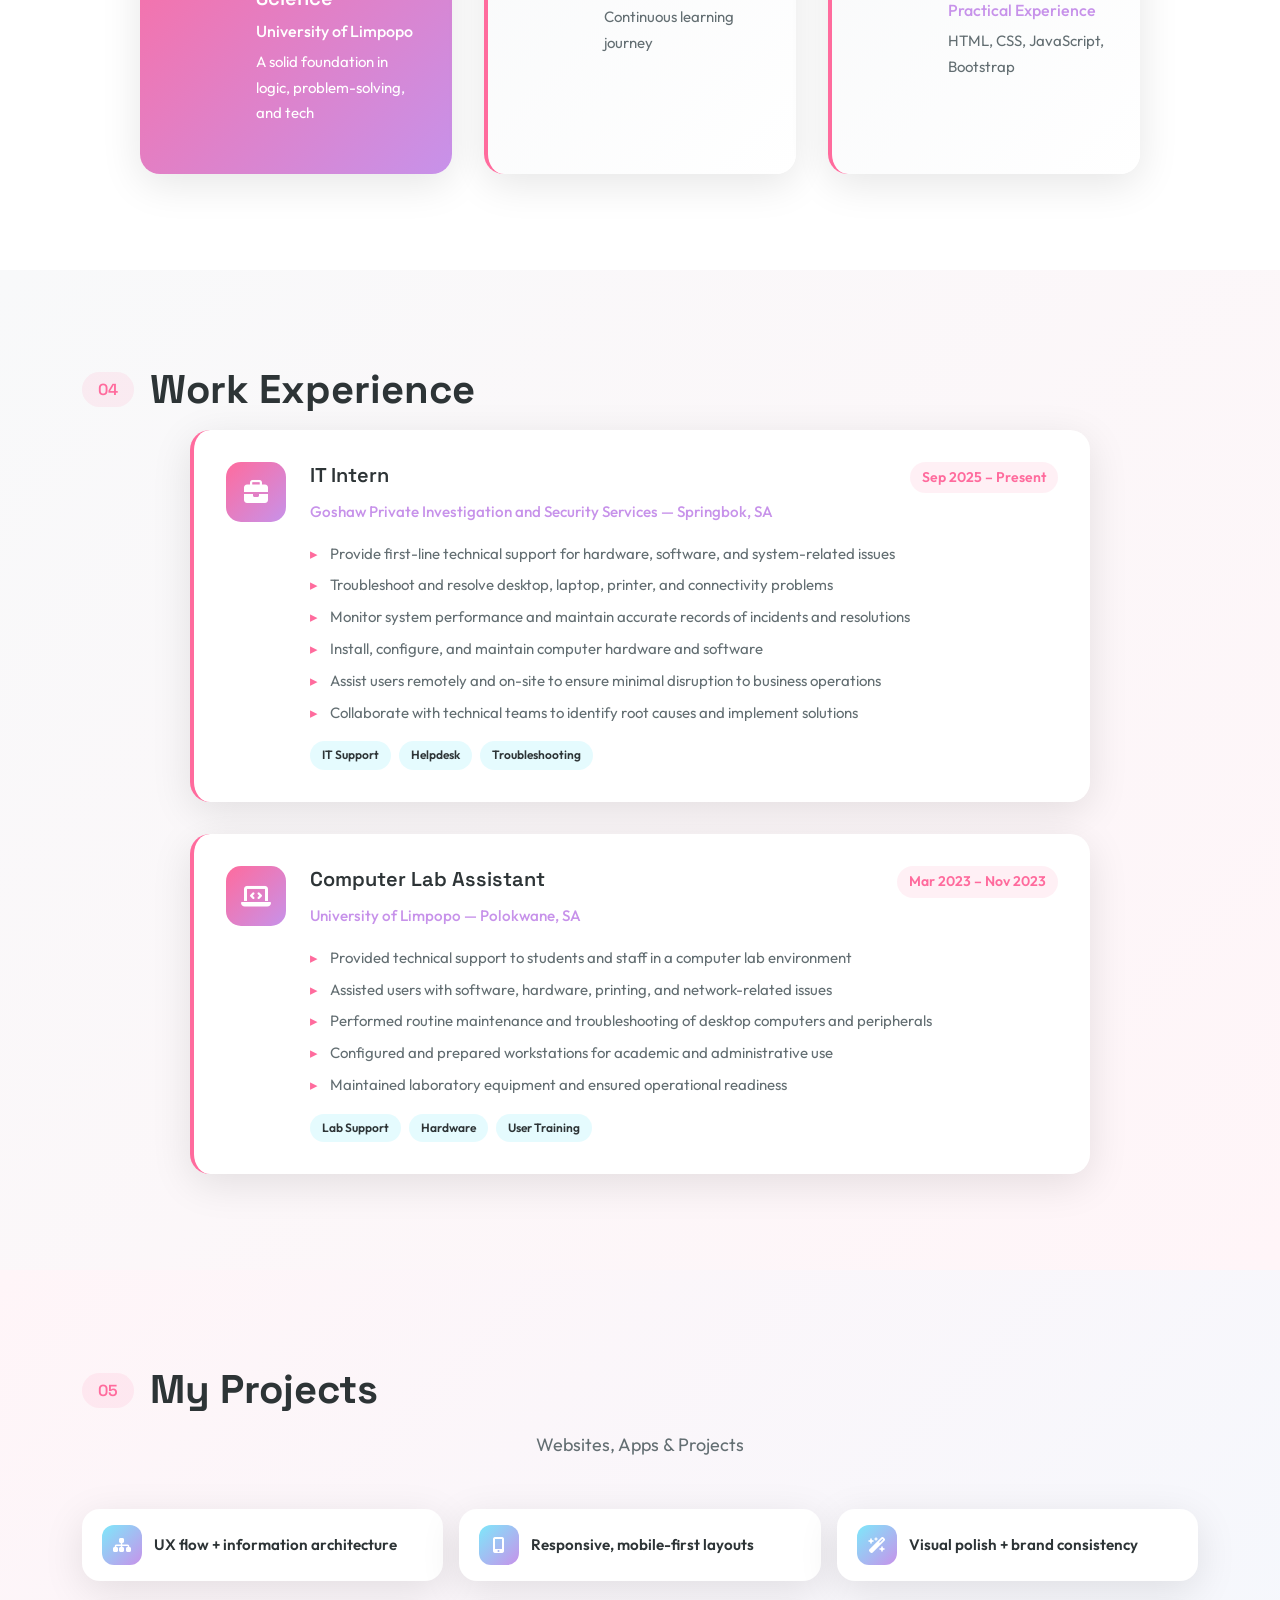
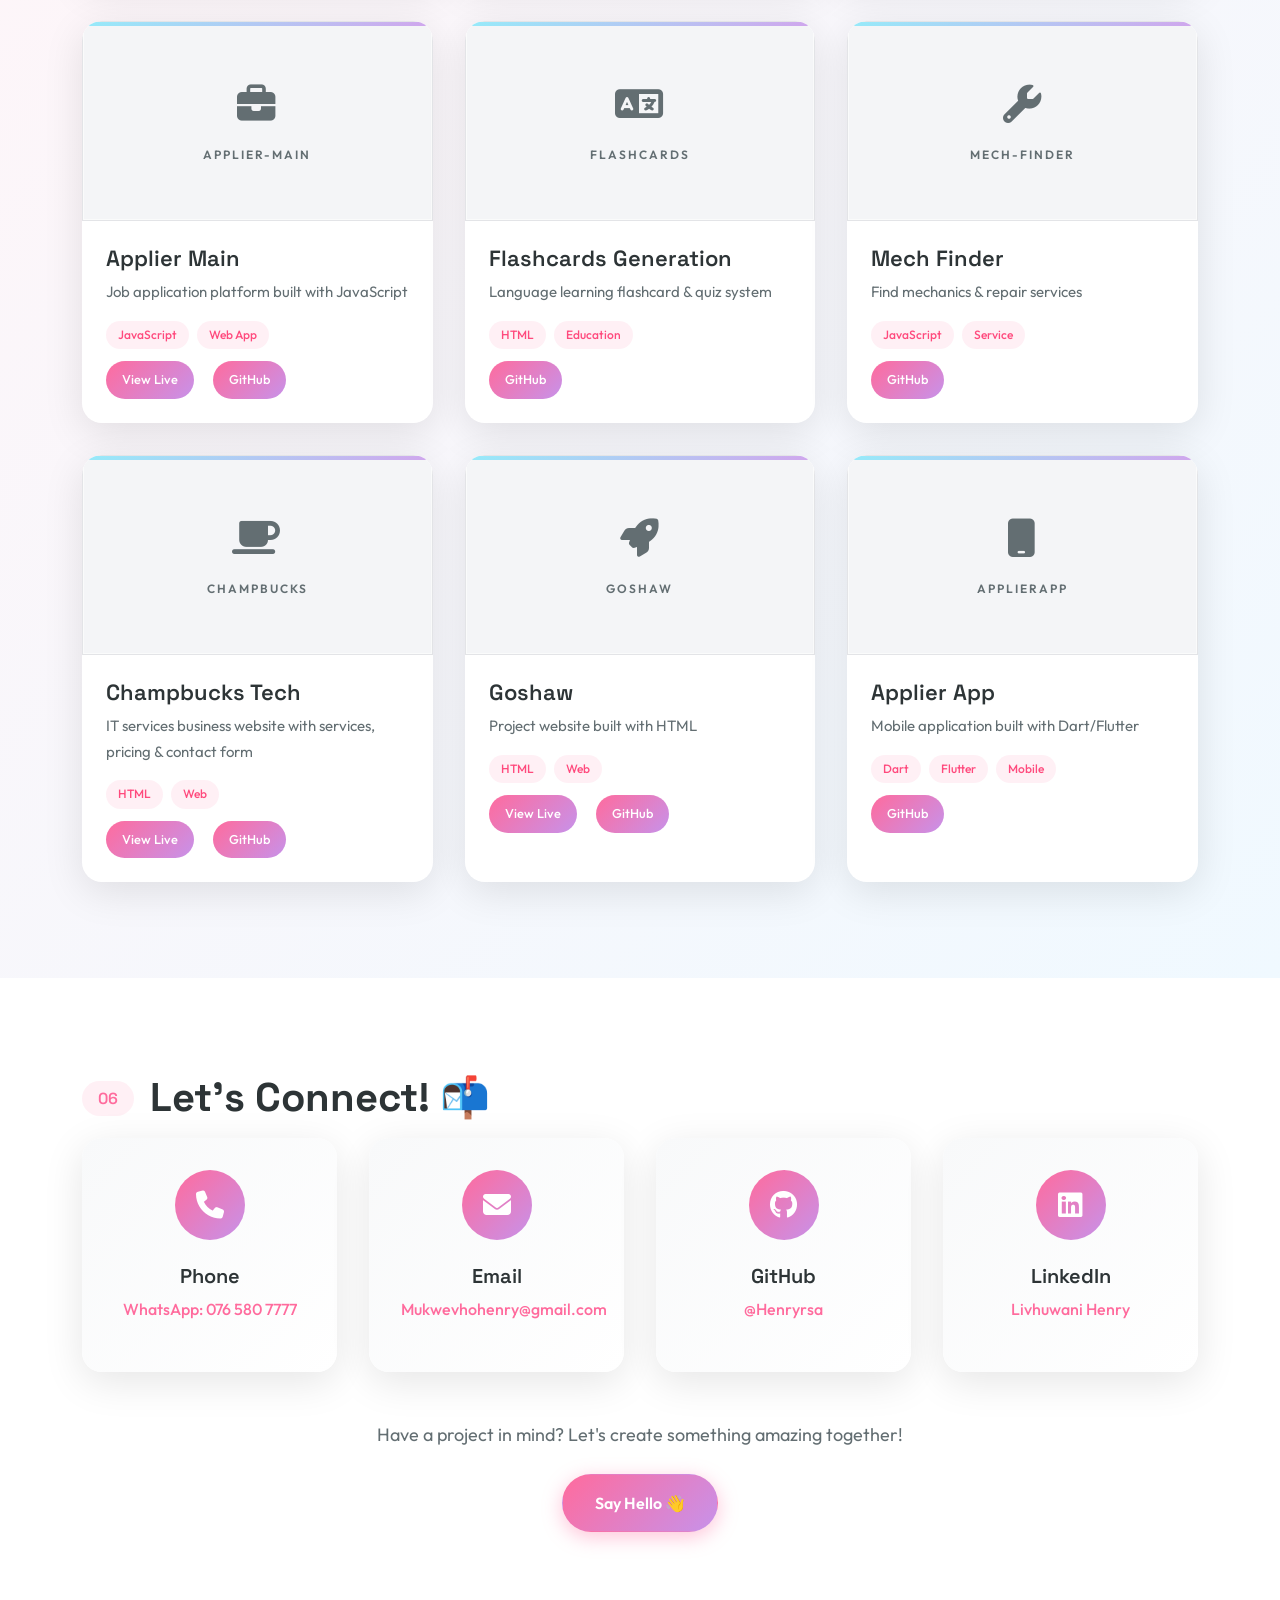
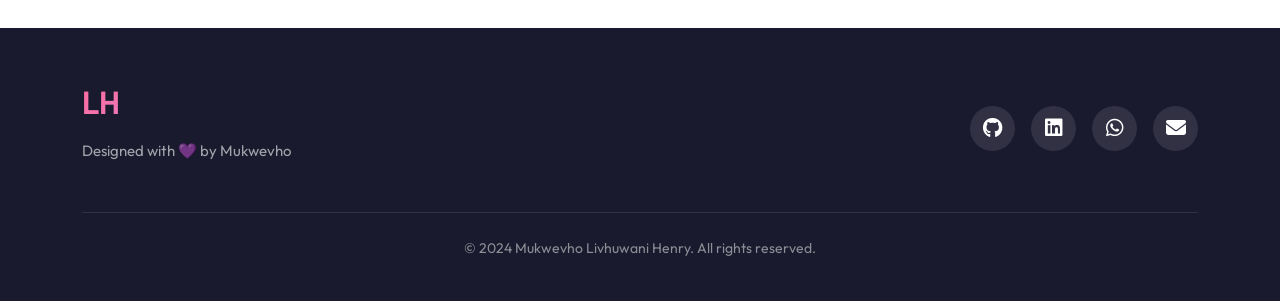
==== commit ed31d998: "feat: add IT Support skill card" ====
--- a/index.html
+++ b/index.html
@@ -216,6 +216,17 @@
                         <div class="skill-progress" style="--progress: 70%"></div>
                     </div>
                 </div>
+                
+                <div class="skill-card" data-tilt>
+                    <div class="skill-icon">
+                        <i class="fas fa-headset"></i>
+                    </div>
+                    <h3>IT Support</h3>
+                    <p>Hardware & software troubleshooting</p>
+                    <div class="skill-level">
+                        <div class="skill-progress" style="--progress: 85%"></div>
+                    </div>
+                </div>
             </div>
         </div>
     </section>
